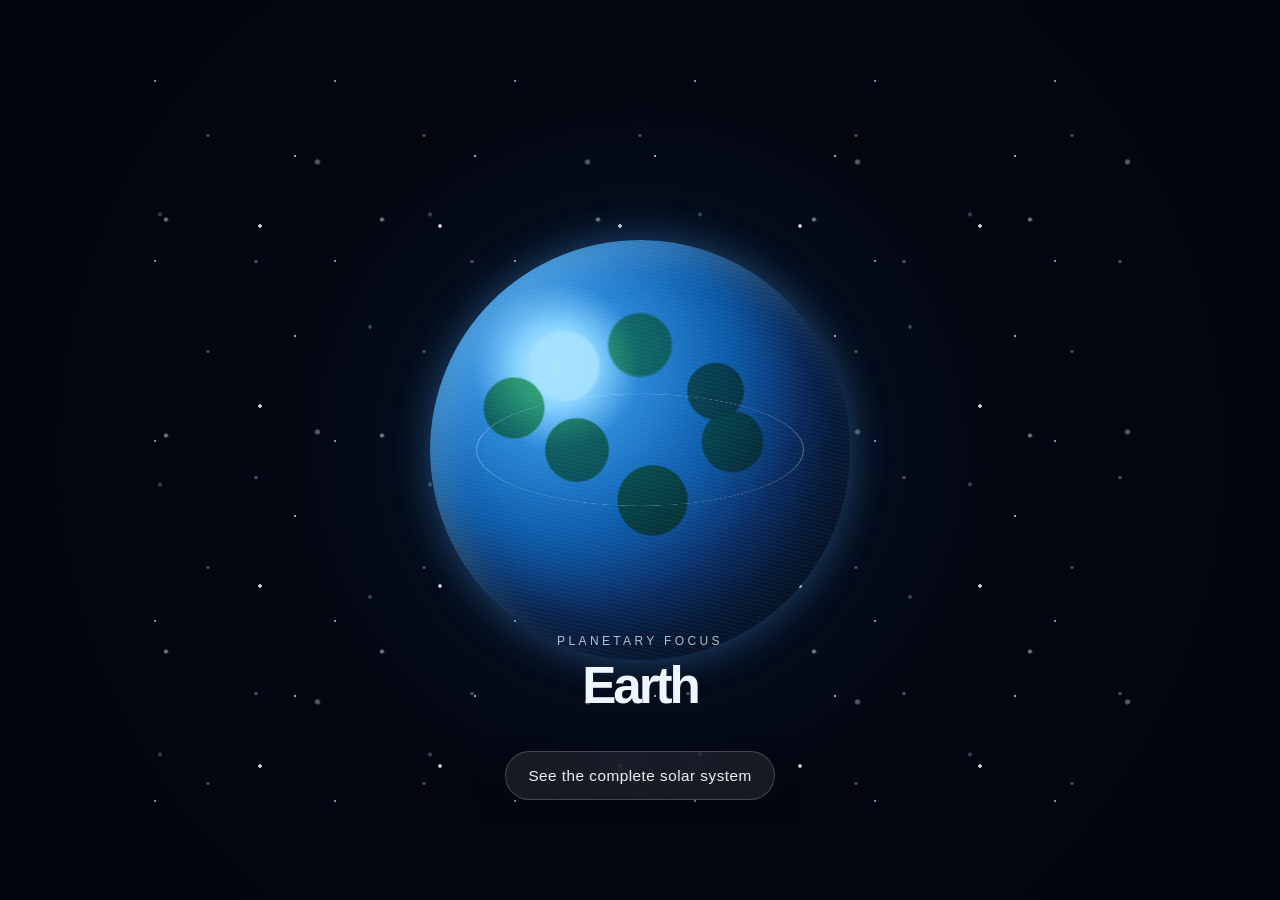
==== index.html @ 50fd0172 "Initial Earth landing page" ====
<!DOCTYPE html>
<html lang="en">
<head>
  <meta charset="UTF-8" />
  <meta name="viewport" content="width=device-width, initial-scale=1.0" />
  <title>Earth</title>
  <style>
    :root {
      --bg: #030712;
      --bg-2: #08182d;
      --glow: rgba(82, 161, 255, 0.45);
      --blue: #5ec4ff;
      --ocean: #0f6fdd;
      --ocean-2: #0a4ea6;
      --land: #7ad97a;
      --land-2: #3fb06f;
      --text: #eef6ff;
      --muted: rgba(238, 246, 255, 0.75);
    }

    * { box-sizing: border-box; }

    html, body {
      margin: 0;
      width: 100%;
      height: 100%;
      background: radial-gradient(circle at center, var(--bg-2) 0%, var(--bg) 45%, #01050b 100%);
      color: var(--text);
      font-family: Inter, "Segoe UI", sans-serif;
      overflow: hidden;
    }

    body {
      display: grid;
      place-items: center;
    }

    .scene {
      position: relative;
      width: min(92vw, 1000px);
      height: min(92vh, 760px);
      display: grid;
      place-items: center;
      overflow: hidden;
    }

    .stars, .stars::before, .stars::after {
      content: "";
      position: absolute;
      inset: -15%;
      background-repeat: repeat;
      background-image:
        radial-gradient(circle, rgba(255,255,255,0.9) 0 1.5px, transparent 2px),
        radial-gradient(circle, rgba(160,200,255,0.8) 0 1.2px, transparent 1.5px),
        radial-gradient(circle, rgba(255,255,255,0.7) 0 1px, transparent 1.3px);
      background-size: 180px 180px;
      background-position: 0 0, 75px 35px, 35px 110px;
      opacity: 0.9;
      animation: drift 22s linear infinite;
    }

    .stars::before {
      transform: scale(1.2);
      opacity: 0.55;
      animation-duration: 26s;
    }

    .stars::after {
      transform: scale(1.5);
      opacity: 0.4;
      animation-duration: 31s;
    }

    .earth-shell {
      position: relative;
      width: min(54vw, 420px);
      aspect-ratio: 1;
      display: grid;
      place-items: center;
      animation: float 6s ease-in-out infinite;
    }

    .earth-glow {
      position: absolute;
      width: 105%;
      height: 105%;
      border-radius: 50%;
      background: radial-gradient(circle, rgba(90, 201, 255, 0.7) 0%, rgba(90, 201, 255, 0.18) 35%, rgba(90, 201, 255, 0) 70%);
      filter: blur(26px);
    }

    .earth {
      position: relative;
      width: 100%;
      height: 100%;
      border-radius: 50%;
      background:
        radial-gradient(circle at 32% 30%, rgba(164, 225, 255, 0.9) 0 8%, transparent 9%),
        radial-gradient(circle at 30% 30%, #c8f4ff 0%, #83d0ff 10%, #2a88d8 20%, #0d5eae 40%, #0a2e67 60%, #06192f 100%);
      box-shadow:
        inset -30px -35px 55px rgba(0, 0, 0, 0.52),
        inset 18px 18px 32px rgba(180, 235, 255, 0.25),
        0 0 40px rgba(76, 161, 255, 0.35);
      overflow: hidden;
      animation: spin 18s linear infinite;
    }

    .earth::before,
    .earth::after {
      content: "";
      position: absolute;
      inset: 0;
      border-radius: 50%;
    }

    .earth::before {
      background:
        radial-gradient(circle at 20% 40%, rgba(48, 173, 92, 0.9) 0 7%, transparent 7.5%),
        radial-gradient(circle at 35% 50%, rgba(41, 157, 89, 0.9) 0 9%, transparent 9.5%),
        radial-gradient(circle at 53% 62%, rgba(46, 162, 82, 0.95) 0 10%, transparent 10.5%),
        radial-gradient(circle at 72% 48%, rgba(44, 169, 92, 0.9) 0 8%, transparent 8.5%),
        radial-gradient(circle at 68% 36%, rgba(30, 126, 68, 0.8) 0 7%, transparent 7.5%),
        radial-gradient(circle at 50% 25%, rgba(49, 179, 92, 0.85) 0 8%, transparent 8.8%);
      mix-blend-mode: multiply;
      opacity: 0.95;
    }

    .earth::after {
      background: repeating-linear-gradient(
        to bottom,
        rgba(255,255,255,0.08),
        rgba(255,255,255,0.08) 2px,
        transparent 2px,
        transparent 4px
      );
      transform: rotate(12deg);
      opacity: 0.35;
    }

    .orbit {
      position: absolute;
      border: 1px solid rgba(255,255,255,0.18);
      border-radius: 50%;
      inset: 11%;
      transform: rotateX(70deg);
    }

    .orbit:nth-of-type(2) {
      inset: 18%;
    }

    .title-block {
      position: absolute;
      left: 50%;
      bottom: 115px;
      transform: translateX(-50%);
      text-align: center;
      z-index: 2;
    }

    .eyebrow {
      margin: 0 0 8px;
      font-size: 12px;
      letter-spacing: 0.28em;
      text-transform: uppercase;
      color: var(--muted);
    }

    h1 {
      margin: 0;
      font-size: clamp(2.2rem, 4vw, 4.5rem);
      letter-spacing: -0.06em;
      font-weight: 700;
    }

    .link-card {
      position: absolute;
      left: 50%;
      bottom: 30px;
      transform: translateX(-50%);
      display: inline-flex;
      align-items: center;
      justify-content: center;
      padding: 0.9rem 1.4rem;
      border-radius: 999px;
      color: var(--text);
      text-decoration: none;
      background: rgba(255,255,255,0.08);
      border: 1px solid rgba(255,255,255,0.2);
      backdrop-filter: blur(10px);
      box-shadow: 0 12px 35px rgba(0,0,0,0.28);
      transition: transform 0.2s ease, background 0.2s ease, border-color 0.2s ease;
      font-size: 0.96rem;
      letter-spacing: 0.03em;
      z-index: 2;
    }

    .link-card:hover {
      transform: translateX(-50%) translateY(-2px);
      background: rgba(255,255,255,0.12);
      border-color: rgba(125, 198, 255, 0.8);
    }

    @keyframes spin {
      0% { background-position: 0 0; }
      100% { background-position: 1000px 0; }
    }

    @keyframes float {
      0%, 100% { transform: translateY(0px); }
      50% { transform: translateY(-12px); }
    }

    @keyframes drift {
      from { transform: translate3d(0, 0, 0) scale(1); }
      50% { transform: translate3d(-12px, 18px, 0) scale(1.18); }
      to { transform: translate3d(0, 0, 0) scale(1); }
    }

    @media (max-width: 640px) {
      .scene {
        width: 100vw;
        height: 100vh;
      }

      .earth-shell {
        width: min(72vw, 300px);
      }

      .title-block {
        bottom: 100px;
      }

      .link-card {
        width: min(80vw, 320px);
      }
    }
  </style>
</head>
<body>
  <main class="scene" aria-label="Earth feature scene">
    <div class="stars" aria-hidden="true"></div>

    <div class="earth-shell" aria-label="Spinning Earth">
      <div class="earth-glow" aria-hidden="true"></div>
      <div class="earth" aria-hidden="true"></div>
      <div class="orbit" aria-hidden="true"></div>
      <div class="orbit" aria-hidden="true"></div>
    </div>

    <div class="title-block">
      <p class="eyebrow">Planetary focus</p>
      <h1>Earth</h1>
    </div>

    <a class="link-card" href="./2.html">
      See the complete solar system
    </a>
  </main>
</body>
</html>
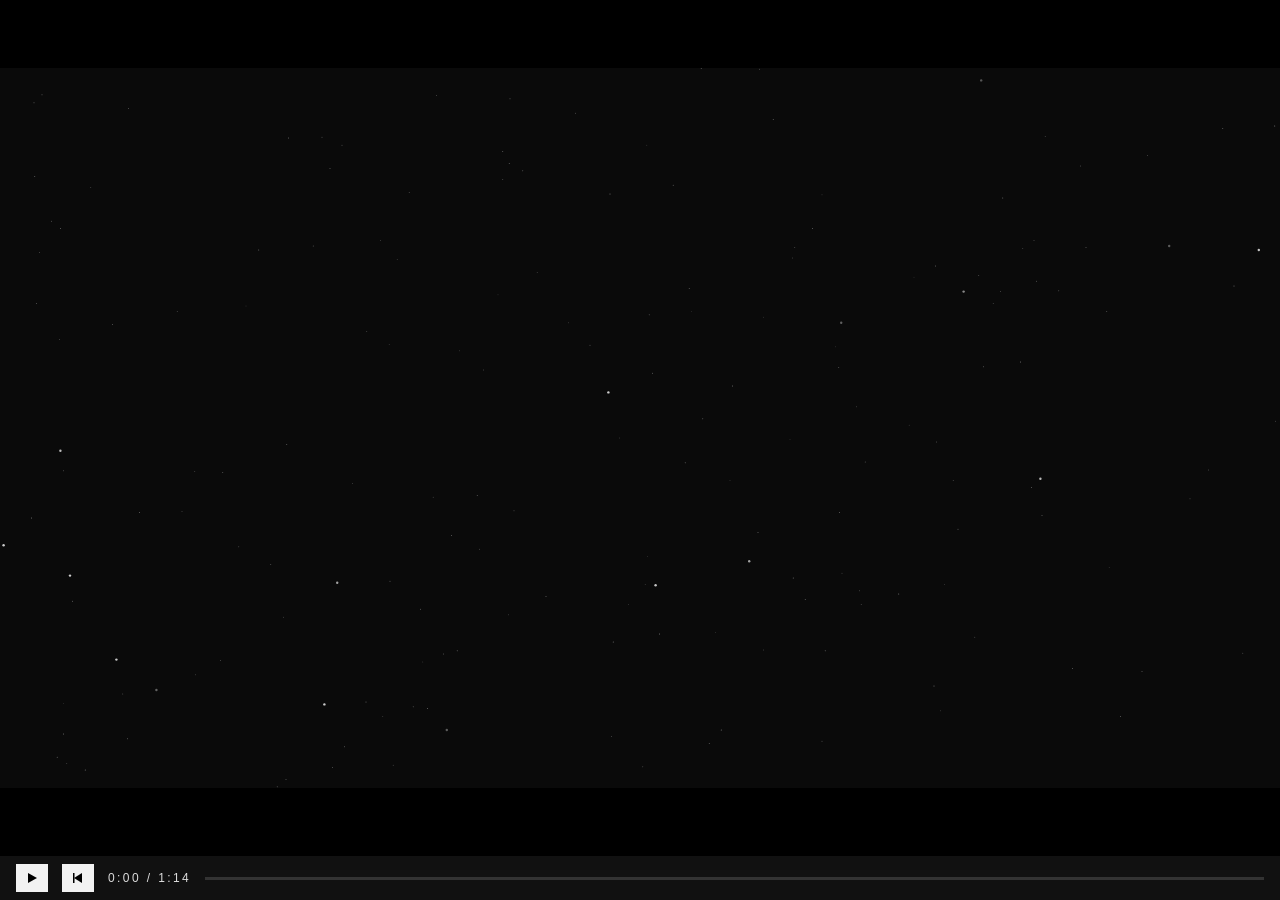
==== commit 50bfab3e: "Implement code changes to enhance functionality and improve performance" ====
--- a/index.html
+++ b/index.html
@@ -1,261 +1,247 @@
 <!DOCTYPE html>
-<html lang="en">
+<html>
 <head>
-  <meta charset="UTF-8" />
-  <meta name="viewport" content="width=device-width, initial-scale=1.0" />
-  <title>Earth</title>
-  <style>
-    :root {
-      --bg: #030712;
-      --bg-2: #08182d;
-      --glow: rgba(82, 161, 255, 0.45);
-      --blue: #5ec4ff;
-      --ocean: #0f6fdd;
-      --ocean-2: #0a4ea6;
-      --land: #7ad97a;
-      --land-2: #3fb06f;
-      --text: #eef6ff;
-      --muted: rgba(238, 246, 255, 0.75);
-    }
-
-    * { box-sizing: border-box; }
-
-    html, body {
-      margin: 0;
-      width: 100%;
-      height: 100%;
-      background: radial-gradient(circle at center, var(--bg-2) 0%, var(--bg) 45%, #01050b 100%);
-      color: var(--text);
-      font-family: Inter, "Segoe UI", sans-serif;
-      overflow: hidden;
+    <meta charset="utf-8">
+    <title>Cosmic Scale</title>
+    <style>
+    * {
+        margin: 0;
+        padding: 0;
+        box-sizing: border-box;
     }
 
     body {
-      display: grid;
-      place-items: center;
-    }
-
-    .scene {
-      position: relative;
-      width: min(92vw, 1000px);
-      height: min(92vh, 760px);
-      display: grid;
-      place-items: center;
-      overflow: hidden;
-    }
-
-    .stars, .stars::before, .stars::after {
-      content: "";
-      position: absolute;
-      inset: -15%;
-      background-repeat: repeat;
-      background-image:
-        radial-gradient(circle, rgba(255,255,255,0.9) 0 1.5px, transparent 2px),
-        radial-gradient(circle, rgba(160,200,255,0.8) 0 1.2px, transparent 1.5px),
-        radial-gradient(circle, rgba(255,255,255,0.7) 0 1px, transparent 1.3px);
-      background-size: 180px 180px;
-      background-position: 0 0, 75px 35px, 35px 110px;
-      opacity: 0.9;
-      animation: drift 22s linear infinite;
-    }
-
-    .stars::before {
-      transform: scale(1.2);
-      opacity: 0.55;
-      animation-duration: 26s;
-    }
-
-    .stars::after {
-      transform: scale(1.5);
-      opacity: 0.4;
-      animation-duration: 31s;
-    }
-
-    .earth-shell {
-      position: relative;
-      width: min(54vw, 420px);
-      aspect-ratio: 1;
-      display: grid;
-      place-items: center;
-      animation: float 6s ease-in-out infinite;
-    }
-
-    .earth-glow {
-      position: absolute;
-      width: 105%;
-      height: 105%;
-      border-radius: 50%;
-      background: radial-gradient(circle, rgba(90, 201, 255, 0.7) 0%, rgba(90, 201, 255, 0.18) 35%, rgba(90, 201, 255, 0) 70%);
-      filter: blur(26px);
-    }
-
-    .earth {
-      position: relative;
-      width: 100%;
-      height: 100%;
-      border-radius: 50%;
-      background:
-        radial-gradient(circle at 32% 30%, rgba(164, 225, 255, 0.9) 0 8%, transparent 9%),
-        radial-gradient(circle at 30% 30%, #c8f4ff 0%, #83d0ff 10%, #2a88d8 20%, #0d5eae 40%, #0a2e67 60%, #06192f 100%);
-      box-shadow:
-        inset -30px -35px 55px rgba(0, 0, 0, 0.52),
-        inset 18px 18px 32px rgba(180, 235, 255, 0.25),
-        0 0 40px rgba(76, 161, 255, 0.35);
-      overflow: hidden;
-      animation: spin 18s linear infinite;
-    }
-
-    .earth::before,
-    .earth::after {
-      content: "";
-      position: absolute;
-      inset: 0;
-      border-radius: 50%;
-    }
-
-    .earth::before {
-      background:
-        radial-gradient(circle at 20% 40%, rgba(48, 173, 92, 0.9) 0 7%, transparent 7.5%),
-        radial-gradient(circle at 35% 50%, rgba(41, 157, 89, 0.9) 0 9%, transparent 9.5%),
-        radial-gradient(circle at 53% 62%, rgba(46, 162, 82, 0.95) 0 10%, transparent 10.5%),
-        radial-gradient(circle at 72% 48%, rgba(44, 169, 92, 0.9) 0 8%, transparent 8.5%),
-        radial-gradient(circle at 68% 36%, rgba(30, 126, 68, 0.8) 0 7%, transparent 7.5%),
-        radial-gradient(circle at 50% 25%, rgba(49, 179, 92, 0.85) 0 8%, transparent 8.8%);
-      mix-blend-mode: multiply;
-      opacity: 0.95;
-    }
-
-    .earth::after {
-      background: repeating-linear-gradient(
-        to bottom,
-        rgba(255,255,255,0.08),
-        rgba(255,255,255,0.08) 2px,
-        transparent 2px,
-        transparent 4px
-      );
-      transform: rotate(12deg);
-      opacity: 0.35;
-    }
-
-    .orbit {
-      position: absolute;
-      border: 1px solid rgba(255,255,255,0.18);
-      border-radius: 50%;
-      inset: 11%;
-      transform: rotateX(70deg);
-    }
-
-    .orbit:nth-of-type(2) {
-      inset: 18%;
-    }
-
-    .title-block {
-      position: absolute;
-      left: 50%;
-      bottom: 115px;
-      transform: translateX(-50%);
-      text-align: center;
-      z-index: 2;
-    }
-
-    .eyebrow {
-      margin: 0 0 8px;
-      font-size: 12px;
-      letter-spacing: 0.28em;
-      text-transform: uppercase;
-      color: var(--muted);
-    }
-
-    h1 {
-      margin: 0;
-      font-size: clamp(2.2rem, 4vw, 4.5rem);
-      letter-spacing: -0.06em;
-      font-weight: 700;
-    }
-
-    .link-card {
-      position: absolute;
-      left: 50%;
-      bottom: 30px;
-      transform: translateX(-50%);
-      display: inline-flex;
-      align-items: center;
-      justify-content: center;
-      padding: 0.9rem 1.4rem;
-      border-radius: 999px;
-      color: var(--text);
-      text-decoration: none;
-      background: rgba(255,255,255,0.08);
-      border: 1px solid rgba(255,255,255,0.2);
-      backdrop-filter: blur(10px);
-      box-shadow: 0 12px 35px rgba(0,0,0,0.28);
-      transition: transform 0.2s ease, background 0.2s ease, border-color 0.2s ease;
-      font-size: 0.96rem;
-      letter-spacing: 0.03em;
-      z-index: 2;
-    }
-
-    .link-card:hover {
-      transform: translateX(-50%) translateY(-2px);
-      background: rgba(255,255,255,0.12);
-      border-color: rgba(125, 198, 255, 0.8);
-    }
-
-    @keyframes spin {
-      0% { background-position: 0 0; }
-      100% { background-position: 1000px 0; }
-    }
-
-    @keyframes float {
-      0%, 100% { transform: translateY(0px); }
-      50% { transform: translateY(-12px); }
-    }
-
-    @keyframes drift {
-      from { transform: translate3d(0, 0, 0) scale(1); }
-      50% { transform: translate3d(-12px, 18px, 0) scale(1.18); }
-      to { transform: translate3d(0, 0, 0) scale(1); }
-    }
-
-    @media (max-width: 640px) {
-      .scene {
-        width: 100vw;
-        height: 100vh;
-      }
-
-      .earth-shell {
-        width: min(72vw, 300px);
-      }
-
-      .title-block {
-        bottom: 100px;
-      }
-
-      .link-card {
-        width: min(80vw, 320px);
-      }
-    }
-  </style>
+        background: #000000;
+        display: flex;
+        align-items: center;
+        justify-content: center;
+        min-height: 100vh;
+        font-family: -apple-system, BlinkMacSystemFont, sans-serif;
+    }
+
+    #__bundler_loading {
+        position: fixed;
+        bottom: 20px;
+        right: 20px;
+        font: 13px/1.4 -apple-system, BlinkMacSystemFont, sans-serif;
+        color: #666;
+        background: #fff;
+        padding: 8px 14px;
+        border-radius: 8px;
+        box-shadow: 0 1px 4px rgba(0, 0, 0, 0.12);
+        z-index: 10000;
+    }
+
+    #__bundler_thumbnail {
+        position: fixed;
+        inset: 0;
+        width: 100%;
+        height: 100%;
+        display: flex;
+        align-items: center;
+        justify-content: center;
+        background: #000000;
+        z-index: 9999;
+    }
+
+    #__bundler_thumbnail svg {
+        width: 100%;
+        height: 100%;
+        object-fit: contain;
+    }
+
+    #__bundler_placeholder {
+        color: #999;
+        font-size: 14px;
+    }
+    </style>
+    <noscript>
+        <style>
+        #__bundler_loading {
+            display: none;
+        }
+        </style>
+        <div style="position:fixed;bottom:12px;left:12px;font:13px/1.4 -apple-system,BlinkMacSystemFont,sans-serif;color:#999;background:rgba(255,255,255,0.9);padding:6px 12px;border-radius:6px;box-shadow:0 1px 4px rgba(0,0,0,0.08);z-index:10000;">
+              This page requires JavaScript to display.
+            </div>
+    </noscript>
 </head>
 <body>
-  <main class="scene" aria-label="Earth feature scene">
-    <div class="stars" aria-hidden="true"></div>
-
-    <div class="earth-shell" aria-label="Spinning Earth">
-      <div class="earth-glow" aria-hidden="true"></div>
-      <div class="earth" aria-hidden="true"></div>
-      <div class="orbit" aria-hidden="true"></div>
-      <div class="orbit" aria-hidden="true"></div>
+    <div id="__bundler_thumbnail">
+        <svg viewBox="0 0 1200 800" xmlns="http://www.w3.org/2000/svg">
+            <circle cx="600" cy="400" r="220" fill="#f2f2f2"></circle>
+            <circle cx="900" cy="400" r="12" fill="#f2f2f2"></circle>
+            <circle cx="300" cy="200" r="2" fill="#f2f2f2"></circle>
+            <circle cx="200" cy="600" r="2" fill="#f2f2f2"></circle>
+            <circle cx="1000" cy="150" r="2" fill="#f2f2f2"></circle>
+        </svg>
     </div>
-
-    <div class="title-block">
-      <p class="eyebrow">Planetary focus</p>
-      <h1>Earth</h1>
-    </div>
-
-    <a class="link-card" href="./2.html">
-      See the complete solar system
-    </a>
-  </main>
+    <div id="__bundler_loading">Unpacking...</div>
+
+    <script>
+
+    document.addEventListener('DOMContentLoaded', async function() {
+        const loading = document.getElementById('__bundler_loading');
+        function setStatus(msg) {
+            if (loading)
+                loading.textContent = msg;
+        }
+
+        // Error sink persists across replaceWith since it's on window, not the DOM.
+        window.addEventListener('error', function(e) {
+            var p = document.body || document.documentElement;
+            var d = document.getElementById('__bundler_err') || p.appendChild(document.createElement('div'));
+            d.id = '__bundler_err';
+            d.style.cssText = 'position:fixed;bottom:12px;left:12px;right:12px;font:12px/1.4 ui-monospace,monospace;background:#2a1215;color:#ff8a80;padding:10px 14px;border-radius:8px;border:1px solid #5c2b2e;z-index:99999;white-space:pre-wrap;max-height:40vh;overflow:auto';
+            d.textContent = (d.textContent ? d.textContent + String.fromCharCode(10) : '') +
+            '[bundle] ' + (e.message || e.type) +
+            (e.filename ? ' (' + e.filename.slice(0, 60) + ':' + e.lineno + ')' : '');
+        }, true);
+
+        try {
+            const manifestEl = document.querySelector('script[type="__bundler/manifest"]');
+            const templateEl = document.querySelector('script[type="__bundler/template"]');
+            if (!manifestEl || !templateEl) {
+                setStatus('Error: missing bundle data');
+                console.error('[bundler] Missing script tags — manifestEl:', !!manifestEl, 'templateEl:', !!templateEl);
+                return;
+            }
+
+            const manifest = JSON.parse(manifestEl.textContent);
+            let template = JSON.parse(templateEl.textContent);
+
+            const uuids = Object.keys(manifest);
+            setStatus('Unpacking ' + uuids.length + ' assets...');
+
+            const blobUrls = {};
+            await Promise.all(uuids.map(async (uuid) => {
+                const entry = manifest[uuid];
+                try {
+                    const binaryStr = atob(entry.data);
+                    const bytes = new Uint8Array(binaryStr.length);
+                    for (let i = 0; i < binaryStr.length; i++)
+                        bytes[i] = binaryStr.charCodeAt(i);
+
+                    let finalBytes = bytes;
+                    if (entry.compressed) {
+                        if (typeof DecompressionStream !== 'undefined') {
+                            const ds = new DecompressionStream('gzip');
+                            const writer = ds.writable.getWriter();
+                            const reader = ds.readable.getReader();
+                            writer.write(bytes);
+                            writer.close();
+                            const chunks = [];
+                            let totalLen = 0;
+                            while (true) {
+                                const {done, value} = await reader.read();
+                                if (done)
+                                    break;
+                                chunks.push(value);
+                                totalLen += value.length;
+                            }
+                            finalBytes = new Uint8Array(totalLen);
+                            let offset = 0;
+                            for (const chunk of chunks) {
+                                finalBytes.set(chunk, offset);
+                                offset += chunk.length;
+                            }
+                        } else {
+                            console.warn('DecompressionStream not available, asset ' + uuid + ' may not render');
+                        }
+                    }
+
+                    blobUrls[uuid] = URL.createObjectURL(new Blob([finalBytes], {
+                        type: entry.mime
+                    }));
+                } catch (err) {
+                    console.error('Failed to decode asset ' + uuid + ':', err);
+                    blobUrls[uuid] = URL.createObjectURL(new Blob([], {
+                        type: entry.mime
+                    }));
+                }
+            }));
+
+            const extResEl = document.querySelector('script[type="__bundler/ext_resources"]');
+            const extResources = extResEl ? JSON.parse(extResEl.textContent) : [];
+            const resourceMap = {};
+            for (const entry of extResources) {
+                if (blobUrls[entry.uuid])
+                    resourceMap[entry.id] = blobUrls[entry.uuid];
+            }
+
+            setStatus('Rendering...');
+            for (const uuid of uuids)
+                template = template.split(uuid).join(blobUrls[uuid]);
+
+            // Strip integrity + crossorigin — blob URLs from a file:// document inherit
+            // a null origin, so crossorigin forces a CORS fetch that SRI then rejects.
+            // The manifest bytes are ours; SRI protects against CDN compromise, not this.
+            template = template.replace(/\s+integrity="[^"]*"/gi, '').replace(/\s+crossorigin="[^"]*"/gi, '');
+
+            const resourceScript = '<script>window.__resources = ' +
+            JSON.stringify(resourceMap).split('</' + 'script>').join('<\\/' + 'script>') +
+            ';</' + 'script>';
+            // Inject after <head> so the DOCTYPE stays first; prepending the script
+            // would push the parser into quirks mode. DOMParser always emits a <head>
+            // (synthesizing one if the source HTML omitted it) but may carry
+            // attributes through, so match the full opening tag. slice() rather than
+            // replace() keeps us clear of $-pattern substitution in resourceScript.
+            const headOpen = template.match(/<head[^>]*>/i);
+            if (headOpen) {
+                const i = headOpen.index + headOpen[0].length;
+                template = template.slice(0, i) + resourceScript + template.slice(i);
+            }
+
+            // Parse the template and swap the root element. Scripts inserted via
+            // DOMParser/replaceWith are inert per spec — re-create each with
+            // createElement so they execute, awaiting onload for src scripts to
+            // preserve ordering (React before ReactDOM before Babel before text/babel).
+            const doc = new DOMParser().parseFromString(template, 'text/html');
+            document.documentElement.replaceWith(doc.documentElement);
+            const dead = Array.from(document.scripts);
+            for (const old of dead) {
+                const s = document.createElement('script');
+                for (const a of old.attributes)
+                    s.setAttribute(a.name, a.value);
+                s.textContent = old.textContent;
+                // text/babel scripts with a src: fetch and inline. transformScriptTags
+                // does XHR against the src, but blob:null/ from a file:// origin is
+                // silently dropped. Inlining makes it a plain inline babel script,
+                // which transformScriptTags handles unconditionally.
+                if ((s.type === 'text/babel' || s.type === 'text/jsx') && s.src) {
+                    const r = await fetch(s.src);
+                    s.textContent = await r.text();
+                    s.removeAttribute('src');
+                }
+                const p = s.src ? new Promise(function(r) {
+                    s.onload = s.onerror = r;
+                }) : null;
+                old.replaceWith(s);
+                if (p)
+                    await p;
+            }
+            // Babel standalone auto-transforms type=text/babel on DOMContentLoaded,
+            // which fired before we swapped the document. Trigger manually if present.
+            if (window.Babel && typeof window.Babel.transformScriptTags === 'function') {
+                window.Babel.transformScriptTags();
+            }
+        } catch (err) {
+            setStatus('Error unpacking: ' + err.message);
+            console.error('Bundle unpack error:', err);
+        }
+    });
+    </script>
+
+    <script type="__bundler/manifest">
+    {"bc1dc526-2313-419a-83d8-53d642968453":{"mime":"text/javascript","compressed":true,"data":"H4sIAAAAAAAAE71ba3fbNpP+vr8i5tvqACRIkXKcC+URT25t/bap0yRt2iravrQEWUwkQAVHthWJ/33PgFfZbrv7ZY/PsQAQBAaDmQdzAY/mGzXFTCuGQvKdoy8+ySk6ALhdSz1/IG/W2mDe6zkbNZPzTMmZc1Q/XOnZZikTyapePHbq4doRyrd6vfI3SFezpCyysVO950yE5LFkDOG+aS6X+iJdvl9kedIWY9zvc7mc82Ct1ytNc8Ku4AXDRZYL1i6L75xNLh/kaLIpOsP6wQNZrvgqNQ/ozeFcG0YV8yBTD5CfW0YEa6NREx3BIs3Pr9Ubo9fS4DaYpsslQ2F4ryeDTM3kzfmcGX4a9npMjc0EcGwmfJjNmdosl0eAvd49zKlmuZTYGfvddnWhl3lJm4bQkmbg7/[base64]/pS7S95fFzwu19IOJl2kLtLX3EUv4j6xuCT1did00WXal5zzYbmKJXQVX6iStwaUFTYqK4iG6jQaDJXnceMDMsP7kpmWOwWjvTjpoxVzdCGSxyLLf0x/ZEvOy167HLP5XMk8j6MwFLN0tc7UZRyFot3/YlixVrasXBLz0uGdQWQzxMDdlLzO/zTIUlfy7pBF0chaXip6RTV2Xop86UpeyXEKY6cewBFOKY/ORGQwdpr5HeFU8zvCIcF0Jq1QTw8mkkGuV5IxCaMrnc0ehEcAOJYTzlvSNgRPV6nZzY1exQpCgTo2EAkjc3y3lnIWb2Bgay/lEtN4XQCKORB2jR16yREOakc4zQtV2XZ3JvV2z2A300rGR5G4SpcbGatiuJTYYeyiYeyq1LjLVgu3LWcvRJa/lbleXsnZN0avXtYPXhfQxVySIFlDVprn2aViu2bAUPylWNi5o7+a5SgqRCluR8TtjPd69Jty3minJiy8PfXf1XYFIZTioktfSUbBhQzuJwWOwhoJZcHmXFzBUpzDshWHG1YThbBN/C2hUhwKCcZXQsOqzwYdWVy4l5yLFDot/[base64]/8auG/VXJGXEchn/Bw4bUBZtyr6F9qnNq4H1VFLUg3TAudkreYIzN1BKuWCnxr/ksICUGHMHFIfmRPHbPGXKhoZEIxU9hI3LoiIjkp7AeVqPoXi+vJ54FFhWgfJQYgtlCzJfZ+n1qLiXGjMNotwV/K8ZKmAmMjVATccN4URSbQEk5y88USrPWy1I7LBTCyCGzS122Bg/u93faZHMmIYxCsW4NimqBBqSPNXdJC0wSxUz5yPumEPO2v69cJBZ7KGY1Caq2S9Ib1m4ZqTxysaAp8eso+XGzupCGYYD6m+xGztgJ5zGKFfSZzxM2/jibuB+DhH65178Ul9Bn/xqH/tPUn092j4p9Wzku9v9iSdzUBwXfDcTDYs/M5cV+kS95mnxkzKfBPgYT7+tkLD7mE4/vBkW3lX/M3fFH8bE/SWyJmt2vk4+c9y8zsYX+f7P/z0m/6mcttl0QxpcbcneLqwP1NexQ5laWHWXZ2+kj1qnJZWz/f7PUKQo0qcrn2qzoBSzE1d9C+K4Qr7nYtS/NWCgiXvDh/+KtmZynmyUSvleidw7sBpyvHdGQTCvs9TCQapZ/yHDBbnivR+iCQb5eZsicBw6v7O1/WMx/vtph8dXupvhPwYdk09/8E5HnXOzKMRFG54EtMiwB/mDo86CpsigMXeTNkq47CvBc66VMFbtgivd624AWaYsqyDE1WK4Q+X4v7/[base64]/9vCoIVDpZEPWPIecHFm5ZN5vLCGo+zLpuMtSgvjZTWKF5aJnaZY+QsRmE7xFJcWNvyFkvM5QWx5GVnPTVPum3ynjb1t9yoJP1du4Z/NbTfNUYdRyj6Z+ifBsepTxSs1Hh0kjBJ+r25yNGwiJwz1daPqW7a+gnVdVt/LAacx4cjRAcjDKhuuiNGByM8pLr0QArlgRLGAyO0B5oLy2a7sDOFTIroEa943jQq22g3oGkztq3cDZ00zZqa+4OTE6sp7W6+aXlciPd0NL4poYKQ4V1bPKuL4puDTsmbBqripk9y1ja+a4riLVQgm2CMtyCmFDsarisxNGSnKl6A89VuWjjiMxVU0Ynt/GnDPncOnV6PIVg0/k+NkhLGk2Hp7obD2trACqYu+dBQBATqwIpAwMDI9TKdSnYpXpB7sN7kCxYEAWHbmn3Tuti6GWfV2sGWhHaMlfjcHUPbMV6XXOKcXBKyy8jtVZvVC73UhhAH9Wepspw0r+Pn/[base64]/iqmRKcr3tYhLE38lLiU+U9kqRYrM/UgefHf1tQjTcuvl0yYzaeXoOTlGrVL8XEd66gBeGav0gEBqFFHZt+XTqP8oQe+Ry6SP3FWxOg1OEhmr00H/OEGvbGaD/rGvuPsoxlbEvvxvT8uC77APx49CofoQhaHVQYr25RCKFEJyeKR9whsnwJKhXBZ5ksfKk+QIigwGrvLNUMPPLBNGoBf1j7nI6yr51FXRpyelp6ghhxRUbYUQunYOx8HJiatrgL3VnlcYe6u5MUpMLdDf3uPGoIukU66sd6v1OhsfJRSKYnWGe+TYiu9g/E68EWcT8QNpyHfBPFMzG1WSNcJyLj7Uxt6uxLIfSHsN/MAkKbFqYTcHU1UkHyoAOOv1mIYvZHkpeEMvlW05fCHby8CbGs/S2+GcgsIKHVwgPKhEkmLoKXcsS5wjANnrsXQsJ/At02M5ETn9wxYG0sB2hTnTZUnk1S9yoTq4n/KiEH/A7iYOBcVpvsRhIX65HzvEvzsmsGRk8XLxPRDQIocRofBsM5Xs37xVkp8OYni/0PmkYDSvtjJ+Tw0fbJ8Y0f5W2/1rswO1Uz6meSbCgKpPj/[base64]/fZ53fj22+dVY0XQqGyvasn37FdWafFM6KpAEcxYWWdTjcJExlj8pxASOypQS3G7AwrrM6FGqPGE8GK/Z7dZynLAcTjhicT4jsufJ+9ZzpMPMWL8zJh0G2S5/[base64]/gw/VuLdL0sAi8/aozX6ngpj+ijiPiuT61YJCkchbEe2aynPT2MH1GnkIujtPbAyj0dylPV6x0xSoaM9H4vyVTiFuWGOUg/[base64]/LTJ6EqEQPJfR8nkuMTZtJ03Achg2U5LcTdFiI9B4oi0u9zuBQcQ8pJmFxJem4oYOkpJTgoSom5l43Am/7egfGSuUD9Zn0Ix6HNHrKSSk7+c8Wa5BlIhU7u/[base64]/ef11nLQ1ZQamayoSm6dQDpa8Zt5O/TLGqijf3j3OdqZm+ThBGZSkw8s+NzCuHONPqGyKX0BNhlEt8n62k3mCpsMheIiPP6Blyux3vkM7y9whHkfiG/[base64]/mNlbTZ9rlBjxpx6kHzWPKnWLvcb9/hYxc2oayyh4TWJRz/PjXAmQnCModqWka/lVnor98oV7jW2xWUsnYV/ZI/4zkG3V7PS+P+lJb3mJgFQTeYfIM47vJVPTfYtDojngYchKBbhug1blQvMBgrs2rdLpgX1H42E7wngKz72zxDbLnlJgQr9AuwJIQilJ5v8H9vuxQiJ/L52+xPX6+VM4MhO156Eu/vqf27aFJxiqtl4VFi8ZF29mEmIWoPzEoFZ9JQYZsjnptH/zYPjiIsH2HdUySIpKlKaBFukG9XqbbmMRezEx2JU2cwrco5DJdk/[base64]/FkE19jwbZ8yNroNFPwjN9zSeMvYtVVfleLc04gegUG2TgUURhOxFiL80ntHR/R/SiKzJzbOG3F0Zfw7J+uW215oxx293nHiHzD+O7G80jMrEHnAMAyYWdw8/UAILxl+ZK2E7q2Km+SL8ik51cBO+kz9CX3FF1WvBZrccbtTcovWNa5cFaZMdrYeXq9l0FrJDGb4T6KxKrXW7GOnf+uEsCz/Z4hkL+XeYDi6FMbhHgZkAnXjepmnA9fA5ammbjq9dhruGKv7RxnCVpTLc5OISzKnbvc7y/Zay4+9XqMduimSWVc7/fsGjLOxc3pNDlkhzAdTuAIpKdiPAW/s/5e7w3ZYBcB4RnjYtHrLchUKlqToRKe+X4/Z1xcQMrecXFR3hUgruwaKNyVPWf7/YyVXWjMrvX9w6FTJRN0WSSP+5LHYQXNH0rX9UnoYt9y7M2Z+KPyeX+hCBb8QQFbVq6vAXENyjciB5+FviTXm4U+tlfidCesqk8hTJSXx8rPC/FvhF/oFP7e/jYxeC5+Kid1KyL60ZNQ/Fq23UlR3jj2fsjt5q3DxW/2lV+xukJyu8sXh4vfm8BcQy/[base64]/bevr9XJ7bj3vW/mRo7CWjDb51+tRYlAostUEBcsS46NH5jYYaiXeFzQqokmnCP/GtvLqZq3he2q4SKefzxRctuXzDcJFXaXK1lbs/eIzBefd2nkV6qFMF8WEIv+KQlUDF7kNEl1RWIrCQl5w0rxGL13RKNPMTM8UzNoyPVrVVaosbIXgGxSVbOT6Wcu3Kbat5dK0gV/axufl8rK2hZZ+piC1LZuLbPpcfsmkgbu4RJfES0YrG/KrfV9sEuZ0FttbPMeD8lCPIj48TIdE0dDzJKdUCFAWy82kwIOgdk7B4DpxkNdBx4jiF3mvp8f55BTk0PNybjzI5ND32/CzoeQmdeF9pm3YsazRLBmkkqXlZLWfMLLfNdyDwTXR9PmGPn0y9DzNG9hKZQVlZKSE9sZqjY5D6QPL6+ekvbpzzViKcv6YXsqSNL49sdBViJzuW0E4nOldCtJjyqe4psiJZant5qPIR2GiII0lpMX1IlvKFjtzPoqk/7jX87zsNGqvtqZEgxHGq7hetDHNsAwK2thggnEuWW5D2sJYrbGBBPiEtkiZ1fy9fpvOslTl8JNtzSj2MpW3IlvZnP1icfQXApdqut/LM4XYV6Hsr2TCtwFs6hDcEFLYRAzVCDe2ZK/8Vr7xG72R2EdfhAy+8Dj8i6wsIa8SA+41NXNQ03Txhy7SBGQlnilYYlMmnZvXVaqsqZIpaTBL26W2YcMmUEXxqVWmYiVW6U1sqliVvhOryuHxSf35zLvmVn0KJ81HNS+r2/UZRN2g1hSiw5jWpnZOlq3TsO76Fa23UX2Ls2i1btW5fdLemej18FTVZuYRgOn1cNRJt1zeeQsoymji1jDd79srzT7y0859ZkrOxp3RtjRaaZAs9vtFY+DAd/hPJinStdA7q6evfqw7NyxHXe/3a0rM1LY1ZUrqzl1rWu33qv6Oig6Nv+Bhx6S0F2q3t+kiTyV2ymCc0/lmIm2+mMi6G0rL4EU2Z7QZ/KKWqo5Mkb1NPC+q++8lTGq6MT1sNmljw0AbumbXAOMlRVAySO320NdJ1oVbinXVY26d6yWsBTn7Esjq85fiZ2S8jB5wYdMGGQlAut/7deU0tTd1alJRx2mH3oIXw23NBwshjrhnUQf6UGtKlzO3Bb3ZYbpMmMwrcStqPGvt20qaau9o0Ri4VotrZ0qCsWqdv9GZQvi1Uzl+Cb9RtQmvwjVVl5mSqYENlUsH5FWaZ+oS8rLlBublr72dBR/qCknRDSB1WmdrCd9Tgeahb1N+kfa4bu00CT/ZROLuJlbtBxaSewSO27jzdYdt2xZkUq2NvjQyz2FNCcgSot/rlyVowwds05IVyZqa8pXWuCBb/STkzSWxkBy0JkHXsdytYLQxoxy0TS9oX8WUXMwTKe1JkwvkcXNdRoEWElKRWv6XU9ooMEhJDSpd1zmqu9dBmjP24CKs7CN3cVjTW1vHd5IhplpT5wsLyjP6pjRQKLkpT5XNYjYpHYq+1Z/02FPVb4/8tCYnp5Z01JgAOJZ+NLE5bVI2P2o7akiLoly6hQTYUBHlOi9NZkeqmVPdxa4ZzUzZbK+3NSE7I4KnT5/yuOMakCFjrff89gvzpdaG6ar3VGZL1uZiFd27F3kf7SmP+qWcZqt0CUgbUuvoG2nKbbo/a9WvHMLi8JV3cqrVDH4g8bo26d9/F8Ls6fC18Qz9w0JUUFqmFRrnC4Xzxx8yf22/XHaq+5XxEak+58P/+h9ljQyTDz0AAA=="}}
+      </script>
+
+    <script type="__bundler/ext_resources">
+    []
+    </script>
+
+    <script type="__bundler/template">
+    "<!DOCTYPE html>\n<html lang=\"en\"><head>\n<meta charset=\"utf-8\">\n<title>Cosmic Scale<\u002Ftitle>\n\n<style>\n  html,body{margin:0;background:#000;color:#f2f2f2;font-family:Helvetica,\"Helvetica Neue\",Arial,sans-serif;overflow:hidden}\n  #stage{position:fixed;inset:0;background:#000}\n  #videoHolder{position:absolute;left:0;right:0;top:0;bottom:44px;display:flex;align-items:center;justify-content:center}\n  #wrap{width:1600px;height:900px;transform-origin:center center;flex-shrink:0}\n  #video{width:1600px;height:900px;position:relative;background:#0a0a0a;overflow:hidden}\n  #bar{position:absolute;left:0;right:0;bottom:0;height:44px;background:#111;display:flex;align-items:center;gap:14px;padding:0 16px;box-sizing:border-box;color:#ddd;font:12px Helvetica,Arial,sans-serif}\n  #pp{background:#f2f2f2;color:#000;border:0;width:32px;height:28px;cursor:pointer;display:flex;align-items:center;justify-content:center;padding:0}\n  #pp svg{width:12px;height:12px;fill:#000}\n  #scrubWrap{flex:1;position:relative;height:28px;display:flex;align-items:center;cursor:pointer}\n  #track{position:absolute;left:0;right:0;height:3px;background:#333}\n  #prog{position:absolute;left:0;height:3px;background:#f2f2f2;width:0%}\n  #hoverMark{position:absolute;top:-2px;width:2px;height:7px;background:#888;opacity:0;pointer-events:none}\n  #tip{position:absolute;bottom:36px;transform:translateX(-50%);background:#f2f2f2;color:#000;font:700 11px \"Helvetica Neue\",Helvetica;letter-spacing:.15em;padding:4px 8px;opacity:0;pointer-events:none;white-space:nowrap}\n  .star{position:absolute;background:#fff;border-radius:50%}\n  .circle{position:absolute;border-radius:50%;background:#f2f2f2;left:50%;top:50%;transform:translate(-50%,-50%)}\n  .ring{position:absolute;border:2px solid #f2f2f2;border-radius:50%;left:50%;top:50%;transform:translate(-50%,-50%)}\n  .label{position:absolute;color:#f2f2f2;letter-spacing:-.01em;line-height:1.02}\n  .mono{font-family:\"Helvetica Neue\",Helvetica,Arial,sans-serif;letter-spacing:.2em}\n  .diff{mix-blend-mode:difference;color:#fff}\n<\u002Fstyle>\n<\u002Fhead>\n<body>\n<div id=\"stage\">\n  <div id=\"videoHolder\"><div id=\"wrap\">\n    <div id=\"video\" data-screen-label=\"00:00\"><div id=\"scene\"><\u002Fdiv><\u002Fdiv>\n  <\u002Fdiv><\u002Fdiv>\n  <div id=\"bar\">\n    <button id=\"pp\" aria-label=\"Play\"><svg id=\"ppIcon\" viewBox=\"0 0 12 12\"><polygon points=\"2,1 11,6 2,11\"><\u002Fpolygon><\u002Fsvg><\u002Fbutton>\n    <button id=\"rw\" aria-label=\"Restart\" style=\"background:#f2f2f2;color:#000;border:0;width:32px;height:28px;cursor:pointer;display:flex;align-items:center;justify-content:center;padding:0\"><svg viewBox=\"0 0 12 12\" style=\"width:12px;height:12px;fill:#000\"><polygon points=\"10,1 2,6 10,11\"><\u002Fpolygon><rect x=\"1\" y=\"1\" width=\"1.5\" height=\"10\"><\u002Frect><\u002Fsvg><\u002Fbutton>\n    <span id=\"t\" class=\"mono\">0:00 / 0:00<\u002Fspan>\n    <div id=\"scrubWrap\">\n      <div id=\"track\"><\u002Fdiv>\n      <div id=\"prog\"><\u002Fdiv>\n      <div id=\"hoverMark\"><\u002Fdiv>\n      <div id=\"tip\"><\u002Fdiv>\n    <\u002Fdiv>\n  <\u002Fdiv>\n<\u002Fdiv>\n\n<script src=\"script.js\"><\u002Fscript>\\n<script src=\"bc1dc526-2313-419a-83d8-53d642968453\"><\u002Fscript>\n<script>\nconst scene=document.getElementById('scene');\nconst video=document.getElementById('video');\nconst clamp=(v,a,b)=>Math.max(a,Math.min(b,v));\nconst easeOut=t=>1-Math.pow(1-t,3);\nconst easeInOut=t=>t<.5?2*t*t:1-Math.pow(-2*t+2,2)/2;\n// breathing helper — subtle continuous motion\nconst breathe=(absT,amp=1,speed=1)=>Math.sin(absT*speed)*amp;\n\nfunction addStars(){\n  for(let i=0;i<180;i++){\n    const s=document.createElement('div');s.className='star';\n    const big=Math.random()<.08;\n    s.style.left=Math.random()*1600+'px';\n    s.style.top=Math.random()*900+'px';\n    s.style.width=s.style.height=(big?3:1)+'px';\n    s.style.opacity=(Math.random()*.6+.2);\n    s.dataset.tw=Math.random()*6;\n    scene.appendChild(s);\n  }\n}\nfunction twinkle(absT){\n  scene.querySelectorAll('.star').forEach(s=>{\n    const ph=parseFloat(s.dataset.tw);\n    s.style.opacity=.3+Math.abs(Math.sin(absT*1.5+ph))*.5;\n  });\n}\n\nconst el=(tag,cls,style,text)=>{\n  const e=document.createElement(tag);\n  if(cls)e.className=cls;\n  if(style)Object.assign(e.style,style);\n  if(text!=null)e.textContent=text;\n  scene.appendChild(e);return e;\n};\n\n// Animated title helper — words rise in, then subtly drift\nfunction bigTitle(text,{top='50%',size=140,delay=0,diff=false}={}){\n  const wrap=el('div',(diff?'label diff':'label'),{\n    left:'50%',top,transform:'translate(-50%,-50%)',\n    fontSize:size+'px',fontWeight:'900',letterSpacing:'-.035em',\n    whiteSpace:'nowrap',display:'flex'\n  });\n  const chars=[];\n  text.split('').forEach(ch=>{\n    const s=document.createElement('span');\n    s.textContent=ch===' '?'\\u00A0':ch;\n    s.style.cssText='display:inline-block;will-change:transform,opacity,filter;transform-origin:50% 100%';\n    wrap.appendChild(s);\n    chars.push({el:s,seed:Math.random()});\n  });\n  return (t,absT)=>{\n    chars.forEach((c,i)=>{\n      const k=clamp((t-delay-i*.012)*6,0,1);\n      const e=easeOut(k);\n      const drift=Math.sin(absT*1.1+i*.35)*2.5;\n      const rot=Math.sin(absT*.9+c.seed*6)*.6;\n      const ty=(1-e)*90 + drift*0.25;\n      const scl=0.75+0.25*e;\n      const blur=(1-e)*3;\n      c.el.style.transform=`translateY(${ty}%) scale(${scl}) rotate(${rot}deg)`;\n      c.el.style.opacity=e;\n      c.el.style.filter=blur>0.1?`blur(${blur}px)`:'none';\n    });\n    const dx=breathe(absT,3,.4), dy=breathe(absT+2,2,.5);\n    wrap.style.transform=`translate(calc(-50% + ${dx}px), calc(-50% + ${dy}px))`;\n  };\n}\n\nfunction subLine(text,{top='62%',size=22,delay=.3,diff=false}={}){\n  const e=el('div',(diff?'label diff':'label'),{\n    left:'50%',top,transform:'translate(-50%,-50%)',\n    fontSize:size+'px',fontWeight:'500',letterSpacing:'.01em',\n    opacity:'0',whiteSpace:'nowrap',maxWidth:'1500px'\n  },text);\n  return (t,absT)=>{\n    const k=clamp((t-delay)*2.5,0,1);\n    const drift=breathe(absT+1,2,.6);\n    e.style.opacity=easeOut(k);\n    e.style.transform=`translate(calc(-50% + ${drift}px), calc(-50% + ${(1-easeOut(k))*16}px))`;\n  };\n}\n\nconst scenes=[];\n\n// ============ SCENE 1: Opening title ============\nscenes.push({t0:0,t1:4.5,build(){\n  addStars();\n  const t1=bigTitle('Cosmic Scale',{top:'44%',size:200});\n  const t2=subLine('A field guide to the very, very large',{top:'60%',size:34,delay:.4});\n  const dot=el('div','circle',{width:'10px',height:'10px',top:'72%',opacity:'0'});\n  return (t,absT)=>{\n    twinkle(absT);\n    t1(t,absT);t2(t,absT);\n    dot.style.opacity=clamp((t-.5)*3,0,1);\n    dot.style.transform=`translate(-50%,-50%) scale(${1+breathe(absT,.3,2)})`;\n  };\n}});\n\n// ============ SCENE 2: Earth intro ============\nscenes.push({t0:4.5,t1:9,build(){\n  addStars();\n  const earth=el('div','circle',{width:'0px',height:'0px'});\n  const chap=el('div','label mono',{left:'50%',top:'10%',transform:'translate(-50%,0)',fontSize:'28px',fontWeight:'700',opacity:'0'},'CHAPTER ONE');\n  const cap=bigTitle('Earth',{top:'80%',size:110,delay:.25});\n  const sub=subLine('12,742 kilometers across',{top:'91%',size:28,delay:.5});\n  return (t,absT)=>{\n    twinkle(absT);\n    const d=easeOut(clamp(t*1.2,0,1))*300 + breathe(absT,2,.7);\n    earth.style.width=earth.style.height=d+'px';\n    chap.style.opacity=clamp(t*3,0,1);\n    cap(t,absT);sub(t,absT);\n  };\n}});\n\n// ============ SCENE 3: Earth → Moon ============\nscenes.push({t0:9,t1:16,build(){\n  addStars();\n  const earth=el('div','circle',{width:'90px',height:'90px',left:'12%',top:'55%'});\n  const moon=el('div','circle',{width:'24px',height:'24px',left:'12%',top:'55%',background:'#888'});\n  const line=el('div','',{position:'absolute',left:'12%',top:'55%',height:'1px',background:'#444',width:'0px',transformOrigin:'left center'});\n  const t1=bigTitle('384,400 km',{top:'22%',size:150,delay:.1});\n  const t2=subLine('Thirty Earths fit between us and the Moon',{top:'36%',size:34,delay:.45});\n  // 30 mini earths along the earth→moon line\n  const dots=[];\n  for(let i=0;i<30;i++){\n    const frac=(i+0.5)/30;\n    const x=12+frac*70;\n    const d=el('div','circle',{width:'14px',height:'14px',left:x+'%',top:'55%',opacity:'0'});\n    dots.push(d);\n  }\n  return (t,absT)=>{\n    twinkle(absT);\n    const p=easeInOut(clamp((t-.1)*1.1,0,1));\n    const xEnd=82;\n    moon.style.left=(12+p*(xEnd-12))+'%';\n    moon.style.top=(55+breathe(absT,.4,1.2))+'%';\n    line.style.width=(p*(xEnd-12))+'%';\n    earth.style.top=(55+breathe(absT+1,.3,1))+'%';\n    t1(t,absT);t2(t,absT);\n    dots.forEach((d,i)=>{d.style.opacity=clamp((t-.55-i*.015)*4,0,1);d.style.top=(55+breathe(absT+i*.3,.3,1))+'%';});\n  };\n}});\n\n// ============ SCENE 4: Sun massive reveal ============\nscenes.push({t0:16,t1:23,build(){\n  addStars();\n  const sun=el('div','circle',{width:'0px',height:'0px'});\n  const earth=el('div','circle',{width:'8px',height:'8px',left:'92%',top:'50%',opacity:'0'});\n  const earthLbl=el('div','label mono',{left:'92%',top:'55%',transform:'translate(-50%,0)',fontSize:'20px',fontWeight:'700',opacity:'0'},'EARTH');\n  const t1=bigTitle('1.3 million',{top:'30%',size:190,delay:.25,diff:true});\n  const t2=subLine('Earths would fit inside the Sun',{top:'46%',size:36,delay:.55,diff:true});\n  return (t,absT)=>{\n    twinkle(absT);\n    const p=easeOut(clamp(t*.85,0,1));\n    const d=p*1100 + breathe(absT,4,.5);\n    sun.style.width=sun.style.height=d+'px';\n    earth.style.opacity=clamp((t-.15)*3,0,1);\n    earth.style.top=(50+breathe(absT,.5,1.5))+'%';\n    earthLbl.style.opacity=clamp((t-.2)*3,0,1);\n    t1(t,absT);t2(t,absT);\n  };\n}});\n\n// ============ SCENE 5: Light travel time ============\nscenes.push({t0:23,t1:30,build(){\n  addStars();\n  const sun=el('div','circle',{width:'70px',height:'70px',left:'10%',top:'60%'});\n  const earth=el('div','circle',{width:'16px',height:'16px',left:'90%',top:'60%'});\n  const line=el('div','',{position:'absolute',left:'10%',right:'10%',top:'60%',height:'1px',background:'#333'});\n  const photon=el('div','circle',{width:'18px',height:'18px',left:'10%',top:'60%',background:'#fff',boxShadow:'0 0 30px #fff, 0 0 60px #fff'});\n  const t1=bigTitle('8 minutes, 20 seconds',{top:'22%',size:115,delay:.1});\n  const t2=subLine('For sunlight to reach your face',{top:'36%',size:32,delay:.45});\n  const timer=el('div','label mono',{left:'50%',top:'82%',transform:'translate(-50%,0)',fontSize:'72px',fontWeight:'900',opacity:'0'},'0:00');\n  return (t,absT)=>{\n    twinkle(absT);\n    const p=easeInOut(clamp((t-.15)*1.2,0,1));\n    photon.style.left=(10+p*80)+'%';\n    photon.style.top=(60+breathe(absT,.3,3))+'%';\n    sun.style.top=(60+breathe(absT,.4,.8))+'%';\n    t1(t,absT);t2(t,absT);\n    timer.style.opacity=clamp((t-.2)*3,0,1);\n    const secs=p*500;\n    timer.textContent=Math.floor(secs/60)+':'+String(Math.floor(secs%60)).padStart(2,'0');\n  };\n}});\n\n// ============ SCENE 6: Eight planets ============\nscenes.push({t0:30,t1:37,build(){\n  addStars();\n  const planets=[\n    {n:'Mercury',d:6,x:14},\n    {n:'Venus',d:12,x:20},\n    {n:'Earth',d:13,x:27},\n    {n:'Mars',d:9,x:34},\n    {n:'Jupitr',d:52,x:47,label:'Jupiter'},\n    {n:'Saturn',d:44,x:62},\n    {n:'Uranus',d:24,x:78},\n    {n:'Neptune',d:23,x:92},\n  ];\n  el('div','circle',{width:'90px',height:'90px',left:'4%',top:'55%'});\n  el('div','',{position:'absolute',left:'4%',right:'2%',top:'55%',height:'1px',background:'#333'});\n  const ps=planets.map(p=>{\n    const c=el('div','circle',{width:p.d+'px',height:p.d+'px',left:p.x+'%',top:'55%',opacity:'0'});\n    const l=el('div','label mono',{left:p.x+'%',top:'65%',transform:'translate(-50%,0)',fontSize:'17px',fontWeight:'700',opacity:'0'},(p.label||p.n).toUpperCase());\n    return {c,l};\n  });\n  const t1=bigTitle('Eight planets',{top:'22%',size:140});\n  const t2=subLine('Neptune orbits 30× farther than Earth',{top:'38%',size:32,delay:.45});\n  return (t,absT)=>{\n    twinkle(absT);\n    t1(t,absT);t2(t,absT);\n    ps.forEach((o,i)=>{\n      const k=clamp((t-.2-i*.08)*3,0,1);\n      o.c.style.opacity=easeOut(k);\n      o.l.style.opacity=easeOut(k);\n      o.c.style.top=(55+breathe(absT+i,.4,1+i*.1))+'%';\n    });\n  };\n}});\n\n// ============ SCENE 7: Betelgeuse comparison ============\nscenes.push({t0:37,t1:44,build(){\n  addStars();\n  const bet=el('div','circle',{width:'0px',height:'0px',left:'65%',top:'55%'});\n  const sun=el('div','circle',{width:'3px',height:'3px',left:'18%',top:'55%'});\n  const sunLbl=el('div','label mono',{left:'18%',top:'62%',transform:'translate(-50%,0)',fontSize:'20px',fontWeight:'700',opacity:'0'},'OUR SUN');\n  const arrow=el('div','label mono',{left:'18%',top:'50%',transform:'translate(-50%,-50%)',fontSize:'18px',fontWeight:'700',opacity:'0'},'↓');\n  const t1=bigTitle('700× wider',{top:'22%',size:180,delay:.2,diff:true});\n  const t2=subLine('Betelgeuse — a red supergiant',{top:'38%',size:34,delay:.5,diff:true});\n  return (t,absT)=>{\n    twinkle(absT);\n    const p=easeOut(clamp(t*.95,0,1));\n    const d=p*720 + breathe(absT,6,.4);\n    bet.style.width=bet.style.height=d+'px';\n    bet.style.top=(55+breathe(absT,.5,.6))+'%';\n    sunLbl.style.opacity=clamp(t*3,0,1);\n    arrow.style.opacity=clamp(t*3,0,1);\n    t1(t,absT);t2(t,absT);\n  };\n}});\n\n// ============ SCENE 8: Light years ============\nscenes.push({t0:44,t1:51,build(){\n  addStars();\n  const t1=bigTitle('4.24 light years',{top:'38%',size:170});\n  const t2=subLine('To Proxima Centauri — our nearest neighbor',{top:'54%',size:34,delay:.35});\n  const a=el('div','circle',{width:'18px',height:'18px',left:'18%',top:'78%',opacity:'0'});\n  const b=el('div','circle',{width:'14px',height:'14px',left:'82%',top:'78%',opacity:'0'});\n  const aLbl=el('div','label mono',{left:'18%',top:'85%',transform:'translate(-50%,0)',fontSize:'18px',fontWeight:'700',opacity:'0'},'SUN');\n  const bLbl=el('div','label mono',{left:'82%',top:'85%',transform:'translate(-50%,0)',fontSize:'18px',fontWeight:'700',opacity:'0'},'PROXIMA');\n  const line=el('div','',{position:'absolute',left:'18%',top:'78%',height:'1px',background:'#444',width:'0%'});\n  return (t,absT)=>{\n    twinkle(absT);\n    t1(t,absT);t2(t,absT);\n    const k=clamp((t-.5)*2.5,0,1);\n    a.style.opacity=b.style.opacity=aLbl.style.opacity=bLbl.style.opacity=k;\n    line.style.width=easeOut(clamp((t-.55)*1.8,0,1))*64+'%';\n    a.style.top=(78+breathe(absT,.4,1))+'%';\n    b.style.top=(78+breathe(absT+1,.4,1.2))+'%';\n  };\n}});\n\n// ============ SCENE 9: Milky Way ============\nscenes.push({t0:51,t1:59,build(){\n  addStars();\n  const g=el('div','',{position:'absolute',left:'50%',top:'55%',width:'520px',height:'520px',marginLeft:'-260px',marginTop:'-260px',opacity:'0'});\n  for(let i=0;i<380;i++){\n    const a=i*.26;const r=i*.68;\n    const d=document.createElement('div');\n    d.style.cssText=`position:absolute;left:${260+Math.cos(a)*r}px;top:${260+Math.sin(a)*r}px;width:2px;height:2px;background:#f2f2f2;border-radius:50%;opacity:${.3+Math.random()*.7}`;\n    g.appendChild(d);\n  }\n  const youMark=el('div','',{position:'absolute',left:'50%',top:'55%',width:'14px',height:'14px',marginLeft:'60px',marginTop:'-7px',border:'2px solid #fff',borderRadius:'50%',opacity:'0'});\n  const youLbl=el('div','label mono',{left:'50%',top:'55%',marginLeft:'82px',marginTop:'-10px',fontSize:'18px',fontWeight:'700',opacity:'0'},'YOU ARE HERE');\n  const t1=bigTitle('100,000 light years',{top:'16%',size:125,diff:true});\n  const t2=subLine('Across — home to 400 billion stars',{top:'30%',size:34,delay:.45,diff:true});\n  return (t,absT)=>{\n    twinkle(absT);\n    g.style.opacity=easeOut(clamp(t*1.6,0,1));\n    g.style.transform=`rotate(${absT*6}deg)`;\n    youMark.style.opacity=clamp((t-.45)*3,0,1);\n    youLbl.style.opacity=clamp((t-.55)*3,0,1);\n    t1(t,absT);t2(t,absT);\n  };\n}});\n\n// ============ SCENE 10: Observable universe ============\nscenes.push({t0:59,t1:66,build(){\n  addStars();\n  const ring=el('div','ring',{width:'0px',height:'0px'});\n  const ring2=el('div','ring',{width:'0px',height:'0px',opacity:'.35',borderWidth:'1px'});\n  const core=el('div','circle',{width:'4px',height:'4px'});\n  const t1=bigTitle('93 billion light years',{top:'22%',size:135,diff:true});\n  const t2=subLine('The observable universe, edge to edge',{top:'38%',size:34,delay:.45,diff:true});\n  return (t,absT)=>{\n    twinkle(absT);\n    const p=easeOut(clamp(t*1.0,0,1));\n    const d=p*640 + breathe(absT,6,.3);\n    ring.style.width=ring.style.height=d+'px';\n    ring2.style.width=ring2.style.height=d*1.35+'px';\n    ring.style.transform=`translate(-50%,-50%) rotate(${absT*3}deg)`;\n    ring2.style.transform=`translate(-50%,-50%) rotate(${-absT*2}deg)`;\n    t1(t,absT);t2(t,absT);\n  };\n}});\n\n// ============ SCENE 11: Closing (pause for effect) ============\nscenes.push({t0:66,t1:74,build(){\n  addStars();\n  const dot=el('div','circle',{width:'6px',height:'6px',opacity:'0'});\n  const t1=bigTitle('A pale blue dot',{top:'42%',size:140,delay:.1});\n  const t2=subLine('Suspended in a sunbeam',{top:'58%',size:34,delay:.5});\n  const end=el('div','label mono',{left:'50%',top:'90%',transform:'translate(-50%,0)',fontSize:'20px',fontWeight:'700',opacity:'0'},'— END —');\n  return (t,absT)=>{\n    twinkle(absT);\n    dot.style.opacity=clamp(t*3,0,1);\n    dot.style.transform=`translate(-50%,-50%) scale(${1+breathe(absT,.4,1.5)})`;\n    t1(t,absT);t2(t,absT);\n    end.style.opacity=clamp((t-.75)*3,0,1);\n  };\n}});\n\nconst DURATION=scenes[scenes.length-1].t1;\nlet currentIdx=-1, currentUpdate=()=>{};\n\nfunction goTo(absT){\n  absT=clamp(absT,0,DURATION);\n  let idx=scenes.findIndex(s=>absT>=s.t0 && absT<s.t1);\n  if(idx<0)idx=scenes.length-1;\n  if(idx!==currentIdx){\n    scene.innerHTML='';\n    currentIdx=idx;\n    currentUpdate=scenes[idx].build();\n  }\n  const s=scenes[idx];\n  const localT=(absT-s.t0)/(s.t1-s.t0);\n  currentUpdate(localT,absT);\n  const mm=Math.floor(absT/60),ss=Math.floor(absT%60);\n  video.setAttribute('data-screen-label',String(mm).padStart(2,'0')+':'+String(ss).padStart(2,'0'));\n}\n\n// Playback\nlet playing=false,last=0,cur=0;\nconst pp=document.getElementById('pp'),ppIcon=document.getElementById('ppIcon'),tLbl=document.getElementById('t');\nconst scrubWrap=document.getElementById('scrubWrap'),prog=document.getElementById('prog'),hoverMark=document.getElementById('hoverMark'),tip=document.getElementById('tip');\nconst fmt=s=>Math.floor(s/60)+':'+String(Math.floor(s%60)).padStart(2,'0');\nconst PLAY='<polygon points=\"2,1 11,6 2,11\"/>';\nconst PAUSE='<rect x=\"2\" y=\"1\" width=\"3\" height=\"10\"/><rect x=\"7\" y=\"1\" width=\"3\" height=\"10\"/>';\nfunction tick(ts){\n  if(!last)last=ts;\n  const dt=(ts-last)/1000;last=ts;\n  if(playing){\n    cur+=dt;\n    if(cur>=DURATION){cur=DURATION;playing=false;ppIcon.innerHTML=PLAY;}\n  }\n  goTo(preview!=null?preview:cur);\n  prog.style.width=(cur/DURATION)*100+'%';\n  tLbl.textContent=fmt(cur)+' / '+fmt(DURATION);\n  requestAnimationFrame(tick);\n}\npp.onclick=()=>{playing=!playing;ppIcon.innerHTML=playing?PAUSE:PLAY;last=0;};\n\nlet dragging=false, preview=null;\nfunction seekFromEvent(e){\n  const r=scrubWrap.getBoundingClientRect();\n  const p=clamp((e.clientX-r.left)/r.width,0,1);\n  return p*DURATION;\n}\nscrubWrap.addEventListener('mousedown',e=>{dragging=true;cur=seekFromEvent(e);preview=null;});\nwindow.addEventListener('mousemove',e=>{\n  if(dragging){cur=seekFromEvent(e);return;}\n  const r=scrubWrap.getBoundingClientRect();\n  if(e.clientY>=r.top-20 && e.clientY<=r.bottom+20 && e.clientX>=r.left && e.clientX<=r.right){\n    const p=(e.clientX-r.left)/r.width;\n    hoverMark.style.left=(p*100)+'%';\n    hoverMark.style.opacity='1';\n    tip.style.left=(p*100)+'%';\n    tip.style.opacity='1';\n    tip.textContent=fmt(p*DURATION);\n    preview=p*DURATION;\n  }else{hoverMark.style.opacity='0';tip.style.opacity='0';preview=null;}\n});\nwindow.addEventListener('mouseup',()=>{dragging=false;});\ndocument.getElementById('rw').onclick=()=>{cur=0;playing=false;ppIcon.innerHTML=PLAY;};\nrequestAnimationFrame(tick);\n\nfunction fit(){\n  const s=Math.min(window.innerWidth/1600, (window.innerHeight-44)/900);\n  document.getElementById('wrap').style.transform=`scale(${s})`;\n}\nnew ResizeObserver(fit).observe(document.body);fit();\n<\u002Fscript>\n\n\n<\u002Fbody><\u002Fhtml>"
+    </script>
 </body>
 </html>
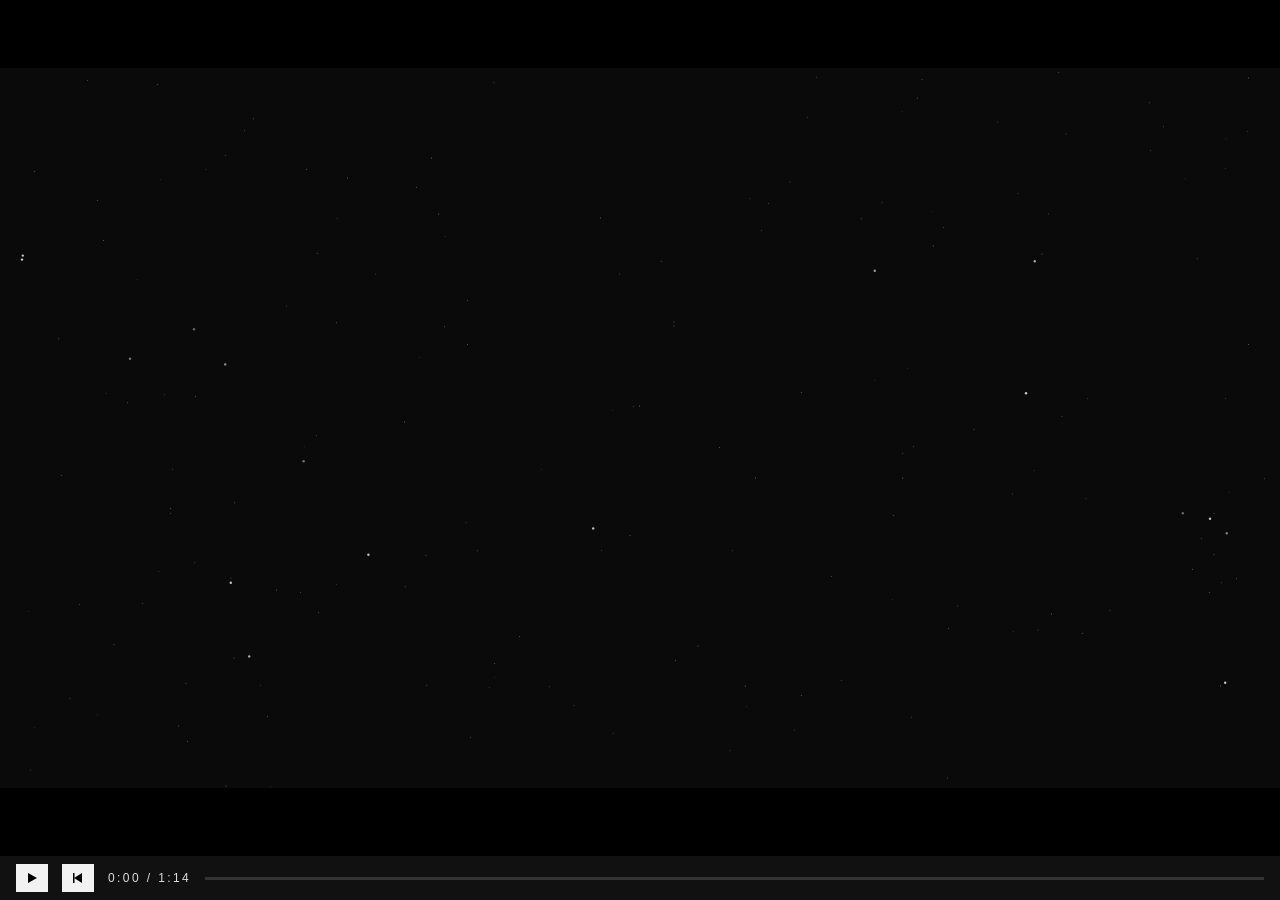
==== commit 11fc4abc: "Refactor code structure for improved readability and maintainability" ====
--- a/index.html
+++ b/index.html
@@ -241,7 +241,7 @@
     </script>
 
     <script type="__bundler/template">
-    "<!DOCTYPE html>\n<html lang=\"en\"><head>\n<meta charset=\"utf-8\">\n<title>Cosmic Scale<\u002Ftitle>\n\n<style>\n  html,body{margin:0;background:#000;color:#f2f2f2;font-family:Helvetica,\"Helvetica Neue\",Arial,sans-serif;overflow:hidden}\n  #stage{position:fixed;inset:0;background:#000}\n  #videoHolder{position:absolute;left:0;right:0;top:0;bottom:44px;display:flex;align-items:center;justify-content:center}\n  #wrap{width:1600px;height:900px;transform-origin:center center;flex-shrink:0}\n  #video{width:1600px;height:900px;position:relative;background:#0a0a0a;overflow:hidden}\n  #bar{position:absolute;left:0;right:0;bottom:0;height:44px;background:#111;display:flex;align-items:center;gap:14px;padding:0 16px;box-sizing:border-box;color:#ddd;font:12px Helvetica,Arial,sans-serif}\n  #pp{background:#f2f2f2;color:#000;border:0;width:32px;height:28px;cursor:pointer;display:flex;align-items:center;justify-content:center;padding:0}\n  #pp svg{width:12px;height:12px;fill:#000}\n  #scrubWrap{flex:1;position:relative;height:28px;display:flex;align-items:center;cursor:pointer}\n  #track{position:absolute;left:0;right:0;height:3px;background:#333}\n  #prog{position:absolute;left:0;height:3px;background:#f2f2f2;width:0%}\n  #hoverMark{position:absolute;top:-2px;width:2px;height:7px;background:#888;opacity:0;pointer-events:none}\n  #tip{position:absolute;bottom:36px;transform:translateX(-50%);background:#f2f2f2;color:#000;font:700 11px \"Helvetica Neue\",Helvetica;letter-spacing:.15em;padding:4px 8px;opacity:0;pointer-events:none;white-space:nowrap}\n  .star{position:absolute;background:#fff;border-radius:50%}\n  .circle{position:absolute;border-radius:50%;background:#f2f2f2;left:50%;top:50%;transform:translate(-50%,-50%)}\n  .ring{position:absolute;border:2px solid #f2f2f2;border-radius:50%;left:50%;top:50%;transform:translate(-50%,-50%)}\n  .label{position:absolute;color:#f2f2f2;letter-spacing:-.01em;line-height:1.02}\n  .mono{font-family:\"Helvetica Neue\",Helvetica,Arial,sans-serif;letter-spacing:.2em}\n  .diff{mix-blend-mode:difference;color:#fff}\n<\u002Fstyle>\n<\u002Fhead>\n<body>\n<div id=\"stage\">\n  <div id=\"videoHolder\"><div id=\"wrap\">\n    <div id=\"video\" data-screen-label=\"00:00\"><div id=\"scene\"><\u002Fdiv><\u002Fdiv>\n  <\u002Fdiv><\u002Fdiv>\n  <div id=\"bar\">\n    <button id=\"pp\" aria-label=\"Play\"><svg id=\"ppIcon\" viewBox=\"0 0 12 12\"><polygon points=\"2,1 11,6 2,11\"><\u002Fpolygon><\u002Fsvg><\u002Fbutton>\n    <button id=\"rw\" aria-label=\"Restart\" style=\"background:#f2f2f2;color:#000;border:0;width:32px;height:28px;cursor:pointer;display:flex;align-items:center;justify-content:center;padding:0\"><svg viewBox=\"0 0 12 12\" style=\"width:12px;height:12px;fill:#000\"><polygon points=\"10,1 2,6 10,11\"><\u002Fpolygon><rect x=\"1\" y=\"1\" width=\"1.5\" height=\"10\"><\u002Frect><\u002Fsvg><\u002Fbutton>\n    <span id=\"t\" class=\"mono\">0:00 / 0:00<\u002Fspan>\n    <div id=\"scrubWrap\">\n      <div id=\"track\"><\u002Fdiv>\n      <div id=\"prog\"><\u002Fdiv>\n      <div id=\"hoverMark\"><\u002Fdiv>\n      <div id=\"tip\"><\u002Fdiv>\n    <\u002Fdiv>\n  <\u002Fdiv>\n<\u002Fdiv>\n\n<script src=\"script.js\"><\u002Fscript>\\n<script src=\"bc1dc526-2313-419a-83d8-53d642968453\"><\u002Fscript>\n<script>\nconst scene=document.getElementById('scene');\nconst video=document.getElementById('video');\nconst clamp=(v,a,b)=>Math.max(a,Math.min(b,v));\nconst easeOut=t=>1-Math.pow(1-t,3);\nconst easeInOut=t=>t<.5?2*t*t:1-Math.pow(-2*t+2,2)/2;\n// breathing helper — subtle continuous motion\nconst breathe=(absT,amp=1,speed=1)=>Math.sin(absT*speed)*amp;\n\nfunction addStars(){\n  for(let i=0;i<180;i++){\n    const s=document.createElement('div');s.className='star';\n    const big=Math.random()<.08;\n    s.style.left=Math.random()*1600+'px';\n    s.style.top=Math.random()*900+'px';\n    s.style.width=s.style.height=(big?3:1)+'px';\n    s.style.opacity=(Math.random()*.6+.2);\n    s.dataset.tw=Math.random()*6;\n    scene.appendChild(s);\n  }\n}\nfunction twinkle(absT){\n  scene.querySelectorAll('.star').forEach(s=>{\n    const ph=parseFloat(s.dataset.tw);\n    s.style.opacity=.3+Math.abs(Math.sin(absT*1.5+ph))*.5;\n  });\n}\n\nconst el=(tag,cls,style,text)=>{\n  const e=document.createElement(tag);\n  if(cls)e.className=cls;\n  if(style)Object.assign(e.style,style);\n  if(text!=null)e.textContent=text;\n  scene.appendChild(e);return e;\n};\n\n// Animated title helper — words rise in, then subtly drift\nfunction bigTitle(text,{top='50%',size=140,delay=0,diff=false}={}){\n  const wrap=el('div',(diff?'label diff':'label'),{\n    left:'50%',top,transform:'translate(-50%,-50%)',\n    fontSize:size+'px',fontWeight:'900',letterSpacing:'-.035em',\n    whiteSpace:'nowrap',display:'flex'\n  });\n  const chars=[];\n  text.split('').forEach(ch=>{\n    const s=document.createElement('span');\n    s.textContent=ch===' '?'\\u00A0':ch;\n    s.style.cssText='display:inline-block;will-change:transform,opacity,filter;transform-origin:50% 100%';\n    wrap.appendChild(s);\n    chars.push({el:s,seed:Math.random()});\n  });\n  return (t,absT)=>{\n    chars.forEach((c,i)=>{\n      const k=clamp((t-delay-i*.012)*6,0,1);\n      const e=easeOut(k);\n      const drift=Math.sin(absT*1.1+i*.35)*2.5;\n      const rot=Math.sin(absT*.9+c.seed*6)*.6;\n      const ty=(1-e)*90 + drift*0.25;\n      const scl=0.75+0.25*e;\n      const blur=(1-e)*3;\n      c.el.style.transform=`translateY(${ty}%) scale(${scl}) rotate(${rot}deg)`;\n      c.el.style.opacity=e;\n      c.el.style.filter=blur>0.1?`blur(${blur}px)`:'none';\n    });\n    const dx=breathe(absT,3,.4), dy=breathe(absT+2,2,.5);\n    wrap.style.transform=`translate(calc(-50% + ${dx}px), calc(-50% + ${dy}px))`;\n  };\n}\n\nfunction subLine(text,{top='62%',size=22,delay=.3,diff=false}={}){\n  const e=el('div',(diff?'label diff':'label'),{\n    left:'50%',top,transform:'translate(-50%,-50%)',\n    fontSize:size+'px',fontWeight:'500',letterSpacing:'.01em',\n    opacity:'0',whiteSpace:'nowrap',maxWidth:'1500px'\n  },text);\n  return (t,absT)=>{\n    const k=clamp((t-delay)*2.5,0,1);\n    const drift=breathe(absT+1,2,.6);\n    e.style.opacity=easeOut(k);\n    e.style.transform=`translate(calc(-50% + ${drift}px), calc(-50% + ${(1-easeOut(k))*16}px))`;\n  };\n}\n\nconst scenes=[];\n\n// ============ SCENE 1: Opening title ============\nscenes.push({t0:0,t1:4.5,build(){\n  addStars();\n  const t1=bigTitle('Cosmic Scale',{top:'44%',size:200});\n  const t2=subLine('A field guide to the very, very large',{top:'60%',size:34,delay:.4});\n  const dot=el('div','circle',{width:'10px',height:'10px',top:'72%',opacity:'0'});\n  return (t,absT)=>{\n    twinkle(absT);\n    t1(t,absT);t2(t,absT);\n    dot.style.opacity=clamp((t-.5)*3,0,1);\n    dot.style.transform=`translate(-50%,-50%) scale(${1+breathe(absT,.3,2)})`;\n  };\n}});\n\n// ============ SCENE 2: Earth intro ============\nscenes.push({t0:4.5,t1:9,build(){\n  addStars();\n  const earth=el('div','circle',{width:'0px',height:'0px'});\n  const chap=el('div','label mono',{left:'50%',top:'10%',transform:'translate(-50%,0)',fontSize:'28px',fontWeight:'700',opacity:'0'},'CHAPTER ONE');\n  const cap=bigTitle('Earth',{top:'80%',size:110,delay:.25});\n  const sub=subLine('12,742 kilometers across',{top:'91%',size:28,delay:.5});\n  return (t,absT)=>{\n    twinkle(absT);\n    const d=easeOut(clamp(t*1.2,0,1))*300 + breathe(absT,2,.7);\n    earth.style.width=earth.style.height=d+'px';\n    chap.style.opacity=clamp(t*3,0,1);\n    cap(t,absT);sub(t,absT);\n  };\n}});\n\n// ============ SCENE 3: Earth → Moon ============\nscenes.push({t0:9,t1:16,build(){\n  addStars();\n  const earth=el('div','circle',{width:'90px',height:'90px',left:'12%',top:'55%'});\n  const moon=el('div','circle',{width:'24px',height:'24px',left:'12%',top:'55%',background:'#888'});\n  const line=el('div','',{position:'absolute',left:'12%',top:'55%',height:'1px',background:'#444',width:'0px',transformOrigin:'left center'});\n  const t1=bigTitle('384,400 km',{top:'22%',size:150,delay:.1});\n  const t2=subLine('Thirty Earths fit between us and the Moon',{top:'36%',size:34,delay:.45});\n  // 30 mini earths along the earth→moon line\n  const dots=[];\n  for(let i=0;i<30;i++){\n    const frac=(i+0.5)/30;\n    const x=12+frac*70;\n    const d=el('div','circle',{width:'14px',height:'14px',left:x+'%',top:'55%',opacity:'0'});\n    dots.push(d);\n  }\n  return (t,absT)=>{\n    twinkle(absT);\n    const p=easeInOut(clamp((t-.1)*1.1,0,1));\n    const xEnd=82;\n    moon.style.left=(12+p*(xEnd-12))+'%';\n    moon.style.top=(55+breathe(absT,.4,1.2))+'%';\n    line.style.width=(p*(xEnd-12))+'%';\n    earth.style.top=(55+breathe(absT+1,.3,1))+'%';\n    t1(t,absT);t2(t,absT);\n    dots.forEach((d,i)=>{d.style.opacity=clamp((t-.55-i*.015)*4,0,1);d.style.top=(55+breathe(absT+i*.3,.3,1))+'%';});\n  };\n}});\n\n// ============ SCENE 4: Sun massive reveal ============\nscenes.push({t0:16,t1:23,build(){\n  addStars();\n  const sun=el('div','circle',{width:'0px',height:'0px'});\n  const earth=el('div','circle',{width:'8px',height:'8px',left:'92%',top:'50%',opacity:'0'});\n  const earthLbl=el('div','label mono',{left:'92%',top:'55%',transform:'translate(-50%,0)',fontSize:'20px',fontWeight:'700',opacity:'0'},'EARTH');\n  const t1=bigTitle('1.3 million',{top:'30%',size:190,delay:.25,diff:true});\n  const t2=subLine('Earths would fit inside the Sun',{top:'46%',size:36,delay:.55,diff:true});\n  return (t,absT)=>{\n    twinkle(absT);\n    const p=easeOut(clamp(t*.85,0,1));\n    const d=p*1100 + breathe(absT,4,.5);\n    sun.style.width=sun.style.height=d+'px';\n    earth.style.opacity=clamp((t-.15)*3,0,1);\n    earth.style.top=(50+breathe(absT,.5,1.5))+'%';\n    earthLbl.style.opacity=clamp((t-.2)*3,0,1);\n    t1(t,absT);t2(t,absT);\n  };\n}});\n\n// ============ SCENE 5: Light travel time ============\nscenes.push({t0:23,t1:30,build(){\n  addStars();\n  const sun=el('div','circle',{width:'70px',height:'70px',left:'10%',top:'60%'});\n  const earth=el('div','circle',{width:'16px',height:'16px',left:'90%',top:'60%'});\n  const line=el('div','',{position:'absolute',left:'10%',right:'10%',top:'60%',height:'1px',background:'#333'});\n  const photon=el('div','circle',{width:'18px',height:'18px',left:'10%',top:'60%',background:'#fff',boxShadow:'0 0 30px #fff, 0 0 60px #fff'});\n  const t1=bigTitle('8 minutes, 20 seconds',{top:'22%',size:115,delay:.1});\n  const t2=subLine('For sunlight to reach your face',{top:'36%',size:32,delay:.45});\n  const timer=el('div','label mono',{left:'50%',top:'82%',transform:'translate(-50%,0)',fontSize:'72px',fontWeight:'900',opacity:'0'},'0:00');\n  return (t,absT)=>{\n    twinkle(absT);\n    const p=easeInOut(clamp((t-.15)*1.2,0,1));\n    photon.style.left=(10+p*80)+'%';\n    photon.style.top=(60+breathe(absT,.3,3))+'%';\n    sun.style.top=(60+breathe(absT,.4,.8))+'%';\n    t1(t,absT);t2(t,absT);\n    timer.style.opacity=clamp((t-.2)*3,0,1);\n    const secs=p*500;\n    timer.textContent=Math.floor(secs/60)+':'+String(Math.floor(secs%60)).padStart(2,'0');\n  };\n}});\n\n// ============ SCENE 6: Eight planets ============\nscenes.push({t0:30,t1:37,build(){\n  addStars();\n  const planets=[\n    {n:'Mercury',d:6,x:14},\n    {n:'Venus',d:12,x:20},\n    {n:'Earth',d:13,x:27},\n    {n:'Mars',d:9,x:34},\n    {n:'Jupitr',d:52,x:47,label:'Jupiter'},\n    {n:'Saturn',d:44,x:62},\n    {n:'Uranus',d:24,x:78},\n    {n:'Neptune',d:23,x:92},\n  ];\n  el('div','circle',{width:'90px',height:'90px',left:'4%',top:'55%'});\n  el('div','',{position:'absolute',left:'4%',right:'2%',top:'55%',height:'1px',background:'#333'});\n  const ps=planets.map(p=>{\n    const c=el('div','circle',{width:p.d+'px',height:p.d+'px',left:p.x+'%',top:'55%',opacity:'0'});\n    const l=el('div','label mono',{left:p.x+'%',top:'65%',transform:'translate(-50%,0)',fontSize:'17px',fontWeight:'700',opacity:'0'},(p.label||p.n).toUpperCase());\n    return {c,l};\n  });\n  const t1=bigTitle('Eight planets',{top:'22%',size:140});\n  const t2=subLine('Neptune orbits 30× farther than Earth',{top:'38%',size:32,delay:.45});\n  return (t,absT)=>{\n    twinkle(absT);\n    t1(t,absT);t2(t,absT);\n    ps.forEach((o,i)=>{\n      const k=clamp((t-.2-i*.08)*3,0,1);\n      o.c.style.opacity=easeOut(k);\n      o.l.style.opacity=easeOut(k);\n      o.c.style.top=(55+breathe(absT+i,.4,1+i*.1))+'%';\n    });\n  };\n}});\n\n// ============ SCENE 7: Betelgeuse comparison ============\nscenes.push({t0:37,t1:44,build(){\n  addStars();\n  const bet=el('div','circle',{width:'0px',height:'0px',left:'65%',top:'55%'});\n  const sun=el('div','circle',{width:'3px',height:'3px',left:'18%',top:'55%'});\n  const sunLbl=el('div','label mono',{left:'18%',top:'62%',transform:'translate(-50%,0)',fontSize:'20px',fontWeight:'700',opacity:'0'},'OUR SUN');\n  const arrow=el('div','label mono',{left:'18%',top:'50%',transform:'translate(-50%,-50%)',fontSize:'18px',fontWeight:'700',opacity:'0'},'↓');\n  const t1=bigTitle('700× wider',{top:'22%',size:180,delay:.2,diff:true});\n  const t2=subLine('Betelgeuse — a red supergiant',{top:'38%',size:34,delay:.5,diff:true});\n  return (t,absT)=>{\n    twinkle(absT);\n    const p=easeOut(clamp(t*.95,0,1));\n    const d=p*720 + breathe(absT,6,.4);\n    bet.style.width=bet.style.height=d+'px';\n    bet.style.top=(55+breathe(absT,.5,.6))+'%';\n    sunLbl.style.opacity=clamp(t*3,0,1);\n    arrow.style.opacity=clamp(t*3,0,1);\n    t1(t,absT);t2(t,absT);\n  };\n}});\n\n// ============ SCENE 8: Light years ============\nscenes.push({t0:44,t1:51,build(){\n  addStars();\n  const t1=bigTitle('4.24 light years',{top:'38%',size:170});\n  const t2=subLine('To Proxima Centauri — our nearest neighbor',{top:'54%',size:34,delay:.35});\n  const a=el('div','circle',{width:'18px',height:'18px',left:'18%',top:'78%',opacity:'0'});\n  const b=el('div','circle',{width:'14px',height:'14px',left:'82%',top:'78%',opacity:'0'});\n  const aLbl=el('div','label mono',{left:'18%',top:'85%',transform:'translate(-50%,0)',fontSize:'18px',fontWeight:'700',opacity:'0'},'SUN');\n  const bLbl=el('div','label mono',{left:'82%',top:'85%',transform:'translate(-50%,0)',fontSize:'18px',fontWeight:'700',opacity:'0'},'PROXIMA');\n  const line=el('div','',{position:'absolute',left:'18%',top:'78%',height:'1px',background:'#444',width:'0%'});\n  return (t,absT)=>{\n    twinkle(absT);\n    t1(t,absT);t2(t,absT);\n    const k=clamp((t-.5)*2.5,0,1);\n    a.style.opacity=b.style.opacity=aLbl.style.opacity=bLbl.style.opacity=k;\n    line.style.width=easeOut(clamp((t-.55)*1.8,0,1))*64+'%';\n    a.style.top=(78+breathe(absT,.4,1))+'%';\n    b.style.top=(78+breathe(absT+1,.4,1.2))+'%';\n  };\n}});\n\n// ============ SCENE 9: Milky Way ============\nscenes.push({t0:51,t1:59,build(){\n  addStars();\n  const g=el('div','',{position:'absolute',left:'50%',top:'55%',width:'520px',height:'520px',marginLeft:'-260px',marginTop:'-260px',opacity:'0'});\n  for(let i=0;i<380;i++){\n    const a=i*.26;const r=i*.68;\n    const d=document.createElement('div');\n    d.style.cssText=`position:absolute;left:${260+Math.cos(a)*r}px;top:${260+Math.sin(a)*r}px;width:2px;height:2px;background:#f2f2f2;border-radius:50%;opacity:${.3+Math.random()*.7}`;\n    g.appendChild(d);\n  }\n  const youMark=el('div','',{position:'absolute',left:'50%',top:'55%',width:'14px',height:'14px',marginLeft:'60px',marginTop:'-7px',border:'2px solid #fff',borderRadius:'50%',opacity:'0'});\n  const youLbl=el('div','label mono',{left:'50%',top:'55%',marginLeft:'82px',marginTop:'-10px',fontSize:'18px',fontWeight:'700',opacity:'0'},'YOU ARE HERE');\n  const t1=bigTitle('100,000 light years',{top:'16%',size:125,diff:true});\n  const t2=subLine('Across — home to 400 billion stars',{top:'30%',size:34,delay:.45,diff:true});\n  return (t,absT)=>{\n    twinkle(absT);\n    g.style.opacity=easeOut(clamp(t*1.6,0,1));\n    g.style.transform=`rotate(${absT*6}deg)`;\n    youMark.style.opacity=clamp((t-.45)*3,0,1);\n    youLbl.style.opacity=clamp((t-.55)*3,0,1);\n    t1(t,absT);t2(t,absT);\n  };\n}});\n\n// ============ SCENE 10: Observable universe ============\nscenes.push({t0:59,t1:66,build(){\n  addStars();\n  const ring=el('div','ring',{width:'0px',height:'0px'});\n  const ring2=el('div','ring',{width:'0px',height:'0px',opacity:'.35',borderWidth:'1px'});\n  const core=el('div','circle',{width:'4px',height:'4px'});\n  const t1=bigTitle('93 billion light years',{top:'22%',size:135,diff:true});\n  const t2=subLine('The observable universe, edge to edge',{top:'38%',size:34,delay:.45,diff:true});\n  return (t,absT)=>{\n    twinkle(absT);\n    const p=easeOut(clamp(t*1.0,0,1));\n    const d=p*640 + breathe(absT,6,.3);\n    ring.style.width=ring.style.height=d+'px';\n    ring2.style.width=ring2.style.height=d*1.35+'px';\n    ring.style.transform=`translate(-50%,-50%) rotate(${absT*3}deg)`;\n    ring2.style.transform=`translate(-50%,-50%) rotate(${-absT*2}deg)`;\n    t1(t,absT);t2(t,absT);\n  };\n}});\n\n// ============ SCENE 11: Closing (pause for effect) ============\nscenes.push({t0:66,t1:74,build(){\n  addStars();\n  const dot=el('div','circle',{width:'6px',height:'6px',opacity:'0'});\n  const t1=bigTitle('A pale blue dot',{top:'42%',size:140,delay:.1});\n  const t2=subLine('Suspended in a sunbeam',{top:'58%',size:34,delay:.5});\n  const end=el('div','label mono',{left:'50%',top:'90%',transform:'translate(-50%,0)',fontSize:'20px',fontWeight:'700',opacity:'0'},'— END —');\n  return (t,absT)=>{\n    twinkle(absT);\n    dot.style.opacity=clamp(t*3,0,1);\n    dot.style.transform=`translate(-50%,-50%) scale(${1+breathe(absT,.4,1.5)})`;\n    t1(t,absT);t2(t,absT);\n    end.style.opacity=clamp((t-.75)*3,0,1);\n  };\n}});\n\nconst DURATION=scenes[scenes.length-1].t1;\nlet currentIdx=-1, currentUpdate=()=>{};\n\nfunction goTo(absT){\n  absT=clamp(absT,0,DURATION);\n  let idx=scenes.findIndex(s=>absT>=s.t0 && absT<s.t1);\n  if(idx<0)idx=scenes.length-1;\n  if(idx!==currentIdx){\n    scene.innerHTML='';\n    currentIdx=idx;\n    currentUpdate=scenes[idx].build();\n  }\n  const s=scenes[idx];\n  const localT=(absT-s.t0)/(s.t1-s.t0);\n  currentUpdate(localT,absT);\n  const mm=Math.floor(absT/60),ss=Math.floor(absT%60);\n  video.setAttribute('data-screen-label',String(mm).padStart(2,'0')+':'+String(ss).padStart(2,'0'));\n}\n\n// Playback\nlet playing=false,last=0,cur=0;\nconst pp=document.getElementById('pp'),ppIcon=document.getElementById('ppIcon'),tLbl=document.getElementById('t');\nconst scrubWrap=document.getElementById('scrubWrap'),prog=document.getElementById('prog'),hoverMark=document.getElementById('hoverMark'),tip=document.getElementById('tip');\nconst fmt=s=>Math.floor(s/60)+':'+String(Math.floor(s%60)).padStart(2,'0');\nconst PLAY='<polygon points=\"2,1 11,6 2,11\"/>';\nconst PAUSE='<rect x=\"2\" y=\"1\" width=\"3\" height=\"10\"/><rect x=\"7\" y=\"1\" width=\"3\" height=\"10\"/>';\nfunction tick(ts){\n  if(!last)last=ts;\n  const dt=(ts-last)/1000;last=ts;\n  if(playing){\n    cur+=dt;\n    if(cur>=DURATION){cur=DURATION;playing=false;ppIcon.innerHTML=PLAY;}\n  }\n  goTo(preview!=null?preview:cur);\n  prog.style.width=(cur/DURATION)*100+'%';\n  tLbl.textContent=fmt(cur)+' / '+fmt(DURATION);\n  requestAnimationFrame(tick);\n}\npp.onclick=()=>{playing=!playing;ppIcon.innerHTML=playing?PAUSE:PLAY;last=0;};\n\nlet dragging=false, preview=null;\nfunction seekFromEvent(e){\n  const r=scrubWrap.getBoundingClientRect();\n  const p=clamp((e.clientX-r.left)/r.width,0,1);\n  return p*DURATION;\n}\nscrubWrap.addEventListener('mousedown',e=>{dragging=true;cur=seekFromEvent(e);preview=null;});\nwindow.addEventListener('mousemove',e=>{\n  if(dragging){cur=seekFromEvent(e);return;}\n  const r=scrubWrap.getBoundingClientRect();\n  if(e.clientY>=r.top-20 && e.clientY<=r.bottom+20 && e.clientX>=r.left && e.clientX<=r.right){\n    const p=(e.clientX-r.left)/r.width;\n    hoverMark.style.left=(p*100)+'%';\n    hoverMark.style.opacity='1';\n    tip.style.left=(p*100)+'%';\n    tip.style.opacity='1';\n    tip.textContent=fmt(p*DURATION);\n    preview=p*DURATION;\n  }else{hoverMark.style.opacity='0';tip.style.opacity='0';preview=null;}\n});\nwindow.addEventListener('mouseup',()=>{dragging=false;});\ndocument.getElementById('rw').onclick=()=>{cur=0;playing=false;ppIcon.innerHTML=PLAY;};\nrequestAnimationFrame(tick);\n\nfunction fit(){\n  const s=Math.min(window.innerWidth/1600, (window.innerHeight-44)/900);\n  document.getElementById('wrap').style.transform=`scale(${s})`;\n}\nnew ResizeObserver(fit).observe(document.body);fit();\n<\u002Fscript>\n\n\n<\u002Fbody><\u002Fhtml>"
+    "<!DOCTYPE html>\n<html lang=\"en\"><head>\n<meta charset=\"utf-8\">\n<title>Cosmic Scale<\u002Ftitle>\n\n<style>\n  html,body{margin:0;background:#000;color:#f2f2f2;font-family:Helvetica,\"Helvetica Neue\",Arial,sans-serif;overflow:hidden}\n  #stage{position:fixed;inset:0;background:#000}\n  #videoHolder{position:absolute;left:0;right:0;top:0;bottom:44px;display:flex;align-items:center;justify-content:center}\n  #wrap{width:1600px;height:900px;transform-origin:center center;flex-shrink:0}\n  #video{width:1600px;height:900px;position:relative;background:#0a0a0a;overflow:hidden}\n  #bar{position:absolute;left:0;right:0;bottom:0;height:44px;background:#111;display:flex;align-items:center;gap:14px;padding:0 16px;box-sizing:border-box;color:#ddd;font:12px Helvetica,Arial,sans-serif}\n  #pp{background:#f2f2f2;color:#000;border:0;width:32px;height:28px;cursor:pointer;display:flex;align-items:center;justify-content:center;padding:0}\n  #pp svg{width:12px;height:12px;fill:#000}\n  #scrubWrap{flex:1;position:relative;height:28px;display:flex;align-items:center;cursor:pointer}\n  #track{position:absolute;left:0;right:0;height:3px;background:#333}\n  #prog{position:absolute;left:0;height:3px;background:#f2f2f2;width:0%}\n  #hoverMark{position:absolute;top:-2px;width:2px;height:7px;background:#888;opacity:0;pointer-events:none}\n  #tip{position:absolute;bottom:36px;transform:translateX(-50%);background:#f2f2f2;color:#000;font:700 11px \"Helvetica Neue\",Helvetica;letter-spacing:.15em;padding:4px 8px;opacity:0;pointer-events:none;white-space:nowrap}\n  .star{position:absolute;background:#fff;border-radius:50%}\n  .circle{position:absolute;border-radius:50%;background:#f2f2f2;left:50%;top:50%;transform:translate(-50%,-50%)}\n  .ring{position:absolute;border:2px solid #f2f2f2;border-radius:50%;left:50%;top:50%;transform:translate(-50%,-50%)}\n  .label{position:absolute;color:#f2f2f2;letter-spacing:-.01em;line-height:1.02}\n  .mono{font-family:\"Helvetica Neue\",Helvetica,Arial,sans-serif;letter-spacing:.2em}\n  .diff{mix-blend-mode:difference;color:#fff}\n<\u002Fstyle>\n<\u002Fhead>\n<body>\n<div id=\"stage\">\n  <div id=\"videoHolder\"><div id=\"wrap\">\n    <div id=\"video\" data-screen-label=\"00:00\"><div id=\"scene\"><\u002Fdiv><\u002Fdiv>\n  <\u002Fdiv><\u002Fdiv>\n  <div id=\"bar\">\n    <button id=\"pp\" aria-label=\"Play\"><svg id=\"ppIcon\" viewBox=\"0 0 12 12\"><polygon points=\"2,1 11,6 2,11\"><\u002Fpolygon><\u002Fsvg><\u002Fbutton>\n    <button id=\"rw\" aria-label=\"Restart\" style=\"background:#f2f2f2;color:#000;border:0;width:32px;height:28px;cursor:pointer;display:flex;align-items:center;justify-content:center;padding:0\"><svg viewBox=\"0 0 12 12\" style=\"width:12px;height:12px;fill:#000\"><polygon points=\"10,1 2,6 10,11\"><\u002Fpolygon><rect x=\"1\" y=\"1\" width=\"1.5\" height=\"10\"><\u002Frect><\u002Fsvg><\u002Fbutton>\n    <span id=\"t\" class=\"mono\">0:00 / 0:00<\u002Fspan>\n    <div id=\"scrubWrap\">\n      <div id=\"track\"><\u002Fdiv>\n      <div id=\"prog\"><\u002Fdiv>\n      <div id=\"hoverMark\"><\u002Fdiv>\n      <div id=\"tip\"><\u002Fdiv>\n    <\u002Fdiv>\n  <\u002Fdiv>\n<\u002Fdiv>\n\n<script src=\"script.js\"><\u002Fscript>\\n<script src=\"bc1dc526-2313-419a-83d8-53d642968453\"><\u002Fscript>\n<script>\nconst scene=document.getElementById('scene');\nconst video=document.getElementById('video');\nconst clamp=(v,a,b)=>Math.max(a,Math.min(b,v));\nconst easeOut=t=>1-Math.pow(1-t,3);\nconst easeInOut=t=>t<.5?2*t*t:1-Math.pow(-2*t+2,2)/2;\n// breathing helper — subtle continuous motion\nconst breathe=(absT,amp=1,speed=1)=>Math.sin(absT*speed)*amp;\n\nfunction addStars(){\n  for(let i=0;i<180;i++){\n    const s=document.createElement('div');s.className='star';\n    const big=Math.random()<.08;\n    s.style.left=Math.random()*1600+'px';\n    s.style.top=Math.random()*900+'px';\n    s.style.width=s.style.height=(big?3:1)+'px';\n    s.style.opacity=(Math.random()*.6+.2);\n    s.dataset.tw=Math.random()*6;\n    scene.appendChild(s);\n  }\n}\nfunction twinkle(absT){\n  scene.querySelectorAll('.star').forEach(s=>{\n    const ph=parseFloat(s.dataset.tw);\n    s.style.opacity=.3+Math.abs(Math.sin(absT*1.5+ph))*.5;\n  });\n}\n\nconst el=(tag,cls,style,text)=>{\n  const e=document.createElement(tag);\n  if(cls)e.className=cls;\n  if(style)Object.assign(e.style,style);\n  if(text!=null)e.textContent=text;\n  scene.appendChild(e);return e;\n};\n\n// Animated title helper — words rise in, then subtly drift\nfunction bigTitle(text,{top='50%',size=140,delay=0,diff=false}={}){\n  const wrap=el('div',(diff?'label diff':'label'),{\n    left:'50%',top,transform:'translate(-50%,-50%)',\n    fontSize:size+'px',fontWeight:'900',letterSpacing:'-.035em',\n    whiteSpace:'nowrap',display:'flex'\n  });\n  const chars=[];\n  text.split('').forEach(ch=>{\n    const s=document.createElement('span');\n    s.textContent=ch===' '?'\\u00A0':ch;\n    s.style.cssText='display:inline-block;will-change:transform,opacity,filter;transform-origin:50% 100%';\n    wrap.appendChild(s);\n    chars.push({el:s,seed:Math.random()});\n  });\n  return (t,absT)=>{\n    chars.forEach((c,i)=>{\n      const k=clamp((t-delay-i*.012)*6,0,1);\n      const e=easeOut(k);\n      const drift=Math.sin(absT*1.1+i*.35)*2.5;\n      const rot=Math.sin(absT*.9+c.seed*6)*.6;\n      const ty=(1-e)*90 + drift*0.25;\n      const scl=0.75+0.25*e;\n      const blur=(1-e)*3;\n      c.el.style.transform=`translateY(${ty}%) scale(${scl}) rotate(${rot}deg)`;\n      c.el.style.opacity=e;\n      c.el.style.filter=blur>0.1?`blur(${blur}px)`:'none';\n    });\n    const dx=breathe(absT,3,.4), dy=breathe(absT+2,2,.5);\n    wrap.style.transform=`translate(calc(-50% + ${dx}px), calc(-50% + ${dy}px))`;\n  };\n}\n\nfunction subLine(text,{top='62%',size=22,delay=.3,diff=false}={}){\n  const e=el('div',(diff?'label diff':'label'),{\n    left:'50%',top,transform:'translate(-50%,-50%)',\n    fontSize:size+'px',fontWeight:'500',letterSpacing:'.01em',\n    opacity:'0',whiteSpace:'nowrap',maxWidth:'1500px'\n  },text);\n  return (t,absT)=>{\n    const k=clamp((t-delay)*2.5,0,1);\n    const drift=breathe(absT+1,2,.6);\n    e.style.opacity=easeOut(k);\n    e.style.transform=`translate(calc(-50% + ${drift}px), calc(-50% + ${(1-easeOut(k))*16}px))`;\n  };\n}\n\nconst scenes=[];\n\n// ============ SCENE 1: Opening title ============\nscenes.push({t0:0,t1:4.5,build(){\n  addStars();\n  const t1=bigTitle('Cosmic Scale',{top:'44%',size:200});\n  const t2=subLine('A field guide to the very, very large',{top:'60%',size:34,delay:.4});\n  const dot=el('div','circle',{width:'10px',height:'10px',top:'72%',opacity:'0'});\n  return (t,absT)=>{\n    twinkle(absT);\n    t1(t,absT);t2(t,absT);\n    dot.style.opacity=clamp((t-.5)*3,0,1);\n    dot.style.transform=`translate(-50%,-50%) scale(${1+breathe(absT,.3,2)})`;\n  };\n}});\n\n// ============ SCENE 2: Earth intro ============\nscenes.push({t0:4.5,t1:9,build(){\n  addStars();\n  const earth=el('div','circle',{width:'0px',height:'0px'});\n  const chap=el('div','label mono',{left:'50%',top:'10%',transform:'translate(-50%,0)',fontSize:'28px',fontWeight:'700',opacity:'0'},'CHAPTER ONE');\n  const cap=bigTitle('Earth',{top:'80%',size:110,delay:.25});\n  const sub=subLine('12,742 kilometers across',{top:'91%',size:28,delay:.5});\n  return (t,absT)=>{\n    twinkle(absT);\n    const d=easeOut(clamp(t*1.2,0,1))*300 + breathe(absT,2,.7);\n    earth.style.width=earth.style.height=d+'px';\n    chap.style.opacity=clamp(t*3,0,1);\n    cap(t,absT);sub(t,absT);\n  };\n}});\n\n// ============ SCENE 3: Earth → Moon ============\nscenes.push({t0:9,t1:16,build(){\n  addStars();\n  const earth=el('div','circle',{width:'90px',height:'90px',left:'12%',top:'55%'});\n  const moon=el('div','circle',{width:'24px',height:'24px',left:'12%',top:'55%',background:'#888'});\n  const line=el('div','',{position:'absolute',left:'12%',top:'55%',height:'1px',background:'#444',width:'0px',transformOrigin:'left center'});\n  const t1=bigTitle('384,400 km',{top:'22%',size:150,delay:.1});\n  const t2=subLine('Thirty Earths fit between us and the Moon',{top:'36%',size:34,delay:.45});\n  // 30 mini earths along the earth→moon line\n  const dots=[];\n  for(let i=0;i<30;i++){\n    const frac=(i+0.5)/30;\n    const x=12+frac*70;\n    const d=el('div','circle',{width:'14px',height:'14px',left:x+'%',top:'55%',opacity:'0'});\n    dots.push(d);\n  }\n  return (t,absT)=>{\n    twinkle(absT);\n    const p=easeInOut(clamp((t-.1)*1.1,0,1));\n    const xEnd=82;\n    moon.style.left=(12+p*(xEnd-12))+'%';\n    moon.style.top=(55+breathe(absT,.4,1.2))+'%';\n    line.style.width=(p*(xEnd-12))+'%';\n    earth.style.top=(55+breathe(absT+1,.3,1))+'%';\n    t1(t,absT);t2(t,absT);\n    dots.forEach((d,i)=>{d.style.opacity=clamp((t-.55-i*.015)*4,0,1);d.style.top=(55+breathe(absT+i*.3,.3,1))+'%';});\n  };\n}});\n\n// ============ SCENE 4: Sun massive reveal ============\nscenes.push({t0:16,t1:23,build(){\n  addStars();\n  const sun=el('div','circle',{width:'0px',height:'0px'});\n  const earth=el('div','circle',{width:'8px',height:'8px',left:'92%',top:'50%',opacity:'0'});\n  const earthLbl=el('div','label mono',{left:'92%',top:'55%',transform:'translate(-50%,0)',fontSize:'20px',fontWeight:'700',opacity:'0'},'EARTH');\n  const t1=bigTitle('1.3 million',{top:'30%',size:190,delay:.25,diff:true});\n  const t2=subLine('Earths would fit inside the Sun',{top:'46%',size:36,delay:.55,diff:true});\n  return (t,absT)=>{\n    twinkle(absT);\n    const p=easeOut(clamp(t*.85,0,1));\n    const d=p*1100 + breathe(absT,4,.5);\n    sun.style.width=sun.style.height=d+'px';\n    earth.style.opacity=clamp((t-.15)*3,0,1);\n    earth.style.top=(50+breathe(absT,.5,1.5))+'%';\n    earthLbl.style.opacity=clamp((t-.2)*3,0,1);\n    t1(t,absT);t2(t,absT);\n  };\n}});\n\n// ============ SCENE 5: Light travel time ============\nscenes.push({t0:23,t1:30,build(){\n  addStars();\n  const sun=el('div','circle',{width:'70px',height:'70px',left:'10%',top:'60%'});\n  const earth=el('div','circle',{width:'16px',height:'16px',left:'90%',top:'60%'});\n  const line=el('div','',{position:'absolute',left:'10%',right:'10%',top:'60%',height:'1px',background:'#333'});\n  const photon=el('div','circle',{width:'18px',height:'18px',left:'10%',top:'60%',background:'#fff',boxShadow:'0 0 30px #fff, 0 0 60px #fff'});\n  const t1=bigTitle('8 minutes, 20 seconds',{top:'22%',size:115,delay:.1});\n  const t2=subLine('For sunlight to reach your face',{top:'36%',size:32,delay:.45});\n  const timer=el('div','label mono',{left:'50%',top:'82%',transform:'translate(-50%,0)',fontSize:'72px',fontWeight:'900',opacity:'0'},'0:00');\n  return (t,absT)=>{\n    twinkle(absT);\n    const p=easeInOut(clamp((t-.15)*1.2,0,1));\n    photon.style.left=(10+p*80)+'%';\n    photon.style.top=(60+breathe(absT,.3,3))+'%';\n    sun.style.top=(60+breathe(absT,.4,.8))+'%';\n    t1(t,absT);t2(t,absT);\n    timer.style.opacity=clamp((t-.2)*3,0,1);\n    const secs=p*500;\n    timer.textContent=Math.floor(secs/60)+':'+String(Math.floor(secs%60)).padStart(2,'0');\n  };\n}});\n\n// ============ SCENE 6: Eight planets ============\nscenes.push({t0:30,t1:37,build(){\n  addStars();\n  const planets=[\n    {n:'Mercury',d:6,x:14},\n    {n:'Venus',d:12,x:20},\n    {n:'Earth',d:13,x:27},\n    {n:'Mars',d:9,x:34},\n    {n:'Jupitr',d:52,x:47,label:'Jupiter'},\n    {n:'Saturn',d:44,x:62},\n    {n:'Uranus',d:24,x:78},\n    {n:'Neptune',d:23,x:92},\n  ];\n  el('div','circle',{width:'90px',height:'90px',left:'4%',top:'55%'});\n  el('div','',{position:'absolute',left:'4%',right:'2%',top:'55%',height:'1px',background:'#333'});\n  const ps=planets.map(p=>{\n    const c=el('div','circle',{width:p.d+'px',height:p.d+'px',left:p.x+'%',top:'55%',opacity:'0'});\n    const l=el('div','label mono',{left:p.x+'%',top:'65%',transform:'translate(-50%,0)',fontSize:'17px',fontWeight:'700',opacity:'0'},(p.label||p.n).toUpperCase());\n    return {c,l};\n  });\n  const t1=bigTitle('Eight planets',{top:'22%',size:140});\n  const t2=subLine('Neptune orbits 30× farther than Earth',{top:'38%',size:32,delay:.45});\n  return (t,absT)=>{\n    twinkle(absT);\n    t1(t,absT);t2(t,absT);\n    ps.forEach((o,i)=>{\n      const k=clamp((t-.2-i*.08)*3,0,1);\n      o.c.style.opacity=easeOut(k);\n      o.l.style.opacity=easeOut(k);\n      o.c.style.top=(55+breathe(absT+i,.4,1+i*.1))+'%';\n    });\n  };\n}});\n\n// ============ SCENE 7: Betelgeuse comparison ============\nscenes.push({t0:37,t1:44,build(){\n  addStars();\n  const bet=el('div','circle',{width:'0px',height:'0px',left:'65%',top:'55%'});\n  const sun=el('div','circle',{width:'3px',height:'3px',left:'18%',top:'55%'});\n  const sunLbl=el('div','label mono',{left:'18%',top:'62%',transform:'translate(-50%,0)',fontSize:'20px',fontWeight:'700',opacity:'0'},'OUR SUN');\n  const arrow=el('div','label mono',{left:'18%',top:'50%',transform:'translate(-50%,-50%)',fontSize:'18px',fontWeight:'700',opacity:'0'},'↓');\n  const t1=bigTitle('700× wider',{top:'22%',size:180,delay:.2,diff:true});\n  const t2=subLine('Betelgeuse — a red supergiant',{top:'38%',size:34,delay:.5,diff:true});\n  return (t,absT)=>{\n    twinkle(absT);\n    const p=easeOut(clamp(t*.95,0,1));\n    const d=p*720 + breathe(absT,6,.4);\n    bet.style.width=bet.style.height=d+'px';\n    bet.style.top=(55+breathe(absT,.5,.6))+'%';\n    sunLbl.style.opacity=clamp(t*3,0,1);\n    arrow.style.opacity=clamp(t*3,0,1);\n    t1(t,absT);t2(t,absT);\n  };\n}});\n\n// ============ SCENE 8: Light years ============\nscenes.push({t0:44,t1:51,build(){\n  addStars();\n  const t1=bigTitle('4.24 light years',{top:'38%',size:170});\n  const t2=subLine('To Proxima Centauri — our nearest neighbor',{top:'54%',size:34,delay:.35});\n  const a=el('div','circle',{width:'18px',height:'18px',left:'18%',top:'78%',opacity:'0'});\n  const b=el('div','circle',{width:'14px',height:'14px',left:'82%',top:'78%',opacity:'0'});\n  const aLbl=el('div','label mono',{left:'18%',top:'85%',transform:'translate(-50%,0)',fontSize:'18px',fontWeight:'700',opacity:'0'},'SUN');\n  const bLbl=el('div','label mono',{left:'82%',top:'85%',transform:'translate(-50%,0)',fontSize:'18px',fontWeight:'700',opacity:'0'},'PROXIMA');\n  const line=el('div','',{position:'absolute',left:'18%',top:'78%',height:'1px',background:'#444',width:'0%'});\n  return (t,absT)=>{\n    twinkle(absT);\n    t1(t,absT);t2(t,absT);\n    const k=clamp((t-.5)*2.5,0,1);\n    a.style.opacity=b.style.opacity=aLbl.style.opacity=bLbl.style.opacity=k;\n    line.style.width=easeOut(clamp((t-.55)*1.8,0,1))*64+'%';\n    a.style.top=(78+breathe(absT,.4,1))+'%';\n    b.style.top=(78+breathe(absT+1,.4,1.2))+'%';\n  };\n}});\n\n// ============ SCENE 9: Milky Way ============\nscenes.push({t0:51,t1:59,build(){\n  addStars();\n  const g=el('div','',{position:'absolute',left:'50%',top:'55%',width:'520px',height:'520px',marginLeft:'-260px',marginTop:'-260px',opacity:'0'});\n  for(let i=0;i<380;i++){\n    const a=i*.26;const r=i*.68;\n    const d=document.createElement('div');\n    d.style.cssText=`position:absolute;left:${260+Math.cos(a)*r}px;top:${260+Math.sin(a)*r}px;width:2px;height:2px;background:#f2f2f2;border-radius:50%;opacity:${.3+Math.random()*.7}`;\n    g.appendChild(d);\n  }\n  const youMark=el('div','',{position:'absolute',left:'50%',top:'55%',width:'14px',height:'14px',marginLeft:'60px',marginTop:'-7px',border:'2px solid #fff',borderRadius:'50%',opacity:'0'});\n  const youLbl=el('div','label mono',{left:'50%',top:'55%',marginLeft:'82px',marginTop:'-10px',fontSize:'18px',fontWeight:'700',opacity:'0'},'YOU ARE HERE');\n  const t1=bigTitle('100,000 light years',{top:'16%',size:125,diff:true});\n  const t2=subLine('Across — home to 400 billion stars',{top:'30%',size:34,delay:.45,diff:true});\n  return (t,absT)=>{\n    twinkle(absT);\n    g.style.opacity=easeOut(clamp(t*1.6,0,1));\n    g.style.transform=`rotate(${absT*6}deg)`;\n    youMark.style.opacity=clamp((t-.45)*3,0,1);\n    youLbl.style.opacity=clamp((t-.55)*3,0,1);\n    t1(t,absT);t2(t,absT);\n  };\n}});\n\n// ============ SCENE 10: Observable universe ============\nscenes.push({t0:59,t1:66,build(){\n  addStars();\n  const ring=el('div','ring',{width:'0px',height:'0px'});\n  const ring2=el('div','ring',{width:'0px',height:'0px',opacity:'.35',borderWidth:'1px'});\n  const core=el('div','circle',{width:'4px',height:'4px'});\n  const t1=bigTitle('93 billion light years',{top:'22%',size:135,diff:true});\n  const t2=subLine('The observable universe, edge to edge',{top:'38%',size:34,delay:.45,diff:true});\n  return (t,absT)=>{\n    twinkle(absT);\n    const p=easeOut(clamp(t*1.0,0,1));\n    const d=p*640 + breathe(absT,6,.3);\n    ring.style.width=ring.style.height=d+'px';\n    ring2.style.width=ring2.style.height=d*1.35+'px';\n    ring.style.transform=`translate(-50%,-50%) rotate(${absT*3}deg)`;\n    ring2.style.transform=`translate(-50%,-50%) rotate(${-absT*2}deg)`;\n    t1(t,absT);t2(t,absT);\n  };\n}});\n\n// ============ SCENE 11: Closing (pause for effect) ============\nscenes.push({t0:66,t1:74,build(){\n  addStars();\n  const dot=el('div','circle',{width:'6px',height:'6px',opacity:'0'});\n  const t1=bigTitle('A pale blue dot',{top:'42%',size:140,delay:.1});\n  const t2=subLine('Suspended in a sunbeam',{top:'58%',size:34,delay:.5});\n  const end=el('a','label mono',{left:'50%',top:'90%',transform:'translate(-50%,0)',fontSize:'20px',fontWeight:'700',opacity:'0',color:'#fff',textDecoration:'none',cursor:'pointer'},'SEE THE SOLAR SYSTEM');\n  end.href = './2.html';\n  end.target = '_self';\n  return (t,absT)=>{\n    twinkle(absT);\n    dot.style.opacity=clamp(t*3,0,1);\n    dot.style.transform=`translate(-50%,-50%) scale(${1+breathe(absT,.4,1.5)})`;\n    t1(t,absT);t2(t,absT);\n    end.style.opacity=clamp((t-.75)*3,0,1);\n  };\n}});\n\nconst DURATION=scenes[scenes.length-1].t1;\nlet currentIdx=-1, currentUpdate=()=>{};\n\nfunction goTo(absT){\n  absT=clamp(absT,0,DURATION);\n  let idx=scenes.findIndex(s=>absT>=s.t0 && absT<s.t1);\n  if(idx<0)idx=scenes.length-1;\n  if(idx!==currentIdx){\n    scene.innerHTML='';\n    currentIdx=idx;\n    currentUpdate=scenes[idx].build();\n  }\n  const s=scenes[idx];\n  const localT=(absT-s.t0)/(s.t1-s.t0);\n  currentUpdate(localT,absT);\n  const mm=Math.floor(absT/60),ss=Math.floor(absT%60);\n  video.setAttribute('data-screen-label',String(mm).padStart(2,'0')+':'+String(ss).padStart(2,'0'));\n}\n\n// Playback\nlet playing=false,last=0,cur=0;\nconst pp=document.getElementById('pp'),ppIcon=document.getElementById('ppIcon'),tLbl=document.getElementById('t');\nconst scrubWrap=document.getElementById('scrubWrap'),prog=document.getElementById('prog'),hoverMark=document.getElementById('hoverMark'),tip=document.getElementById('tip');\nconst fmt=s=>Math.floor(s/60)+':'+String(Math.floor(s%60)).padStart(2,'0');\nconst PLAY='<polygon points=\"2,1 11,6 2,11\"/>';\nconst PAUSE='<rect x=\"2\" y=\"1\" width=\"3\" height=\"10\"/><rect x=\"7\" y=\"1\" width=\"3\" height=\"10\"/>';\nfunction tick(ts){\n  if(!last)last=ts;\n  const dt=(ts-last)/1000;last=ts;\n  if(playing){\n    cur+=dt;\n    if(cur>=DURATION){cur=DURATION;playing=false;ppIcon.innerHTML=PLAY;}\n  }\n  goTo(preview!=null?preview:cur);\n  prog.style.width=(cur/DURATION)*100+'%';\n  tLbl.textContent=fmt(cur)+' / '+fmt(DURATION);\n  requestAnimationFrame(tick);\n}\npp.onclick=()=>{playing=!playing;ppIcon.innerHTML=playing?PAUSE:PLAY;last=0;};\n\nlet dragging=false, preview=null;\nfunction seekFromEvent(e){\n  const r=scrubWrap.getBoundingClientRect();\n  const p=clamp((e.clientX-r.left)/r.width,0,1);\n  return p*DURATION;\n}\nscrubWrap.addEventListener('mousedown',e=>{dragging=true;cur=seekFromEvent(e);preview=null;});\nwindow.addEventListener('mousemove',e=>{\n  if(dragging){cur=seekFromEvent(e);return;}\n  const r=scrubWrap.getBoundingClientRect();\n  if(e.clientY>=r.top-20 && e.clientY<=r.bottom+20 && e.clientX>=r.left && e.clientX<=r.right){\n    const p=(e.clientX-r.left)/r.width;\n    hoverMark.style.left=(p*100)+'%';\n    hoverMark.style.opacity='1';\n    tip.style.left=(p*100)+'%';\n    tip.style.opacity='1';\n    tip.textContent=fmt(p*DURATION);\n    preview=p*DURATION;\n  }else{hoverMark.style.opacity='0';tip.style.opacity='0';preview=null;}\n});\nwindow.addEventListener('mouseup',()=>{dragging=false;});\ndocument.getElementById('rw').onclick=()=>{cur=0;playing=false;ppIcon.innerHTML=PLAY;};\nrequestAnimationFrame(tick);\n\nfunction fit(){\n  const s=Math.min(window.innerWidth/1600, (window.innerHeight-44)/900);\n  document.getElementById('wrap').style.transform=`scale(${s})`;\n}\nnew ResizeObserver(fit).observe(document.body);fit();\n<\u002Fscript>\n\n\n<\u002Fbody><\u002Fhtml>"
     </script>
 </body>
 </html>
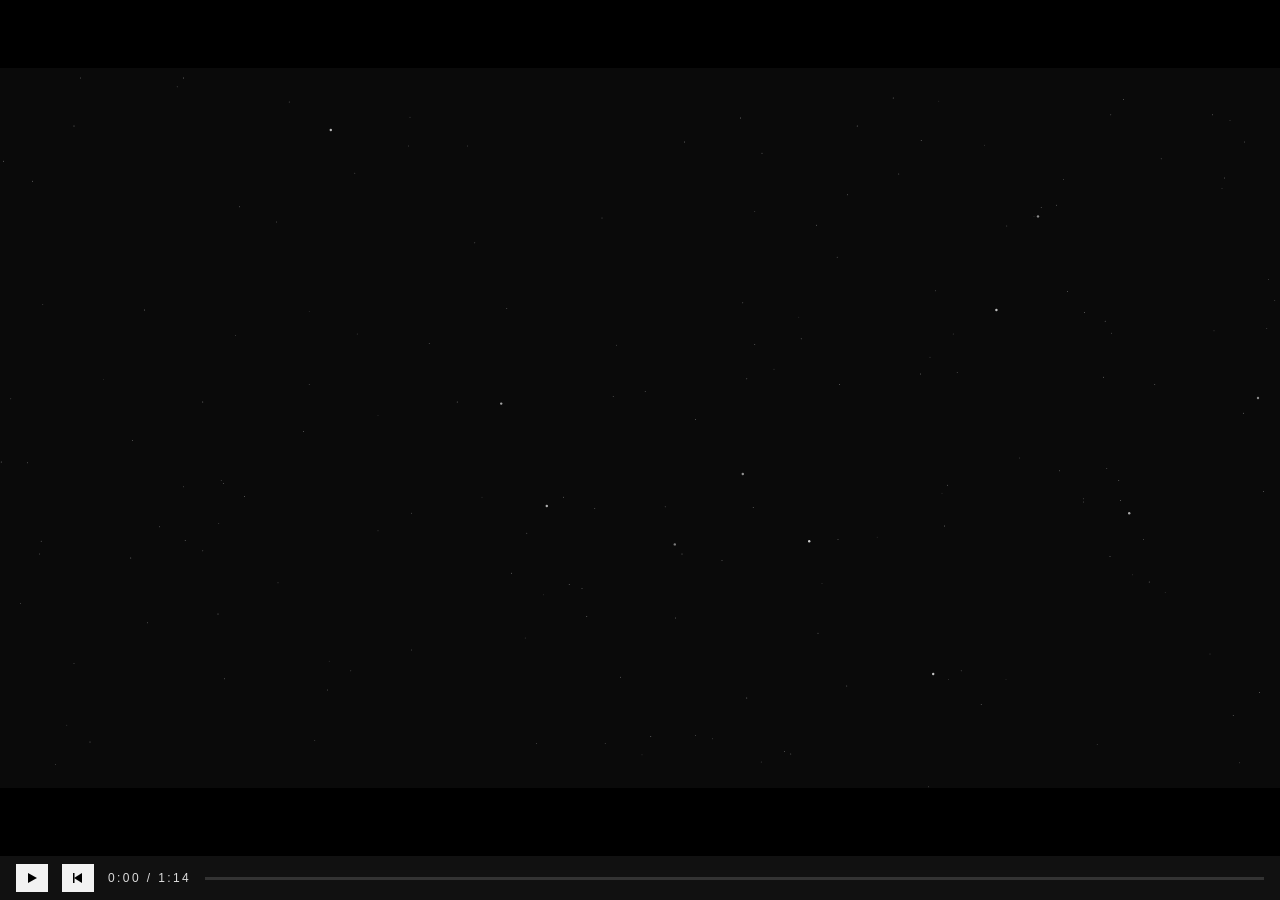
==== commit 28ab52d2: "Add interactive solar system model with enhanced styles and functionality - Created a new HTML file " ====
--- a/index.html
+++ b/index.html
@@ -241,7 +241,7 @@
     </script>
 
     <script type="__bundler/template">
-    "<!DOCTYPE html>\n<html lang=\"en\"><head>\n<meta charset=\"utf-8\">\n<title>Cosmic Scale<\u002Ftitle>\n\n<style>\n  html,body{margin:0;background:#000;color:#f2f2f2;font-family:Helvetica,\"Helvetica Neue\",Arial,sans-serif;overflow:hidden}\n  #stage{position:fixed;inset:0;background:#000}\n  #videoHolder{position:absolute;left:0;right:0;top:0;bottom:44px;display:flex;align-items:center;justify-content:center}\n  #wrap{width:1600px;height:900px;transform-origin:center center;flex-shrink:0}\n  #video{width:1600px;height:900px;position:relative;background:#0a0a0a;overflow:hidden}\n  #bar{position:absolute;left:0;right:0;bottom:0;height:44px;background:#111;display:flex;align-items:center;gap:14px;padding:0 16px;box-sizing:border-box;color:#ddd;font:12px Helvetica,Arial,sans-serif}\n  #pp{background:#f2f2f2;color:#000;border:0;width:32px;height:28px;cursor:pointer;display:flex;align-items:center;justify-content:center;padding:0}\n  #pp svg{width:12px;height:12px;fill:#000}\n  #scrubWrap{flex:1;position:relative;height:28px;display:flex;align-items:center;cursor:pointer}\n  #track{position:absolute;left:0;right:0;height:3px;background:#333}\n  #prog{position:absolute;left:0;height:3px;background:#f2f2f2;width:0%}\n  #hoverMark{position:absolute;top:-2px;width:2px;height:7px;background:#888;opacity:0;pointer-events:none}\n  #tip{position:absolute;bottom:36px;transform:translateX(-50%);background:#f2f2f2;color:#000;font:700 11px \"Helvetica Neue\",Helvetica;letter-spacing:.15em;padding:4px 8px;opacity:0;pointer-events:none;white-space:nowrap}\n  .star{position:absolute;background:#fff;border-radius:50%}\n  .circle{position:absolute;border-radius:50%;background:#f2f2f2;left:50%;top:50%;transform:translate(-50%,-50%)}\n  .ring{position:absolute;border:2px solid #f2f2f2;border-radius:50%;left:50%;top:50%;transform:translate(-50%,-50%)}\n  .label{position:absolute;color:#f2f2f2;letter-spacing:-.01em;line-height:1.02}\n  .mono{font-family:\"Helvetica Neue\",Helvetica,Arial,sans-serif;letter-spacing:.2em}\n  .diff{mix-blend-mode:difference;color:#fff}\n<\u002Fstyle>\n<\u002Fhead>\n<body>\n<div id=\"stage\">\n  <div id=\"videoHolder\"><div id=\"wrap\">\n    <div id=\"video\" data-screen-label=\"00:00\"><div id=\"scene\"><\u002Fdiv><\u002Fdiv>\n  <\u002Fdiv><\u002Fdiv>\n  <div id=\"bar\">\n    <button id=\"pp\" aria-label=\"Play\"><svg id=\"ppIcon\" viewBox=\"0 0 12 12\"><polygon points=\"2,1 11,6 2,11\"><\u002Fpolygon><\u002Fsvg><\u002Fbutton>\n    <button id=\"rw\" aria-label=\"Restart\" style=\"background:#f2f2f2;color:#000;border:0;width:32px;height:28px;cursor:pointer;display:flex;align-items:center;justify-content:center;padding:0\"><svg viewBox=\"0 0 12 12\" style=\"width:12px;height:12px;fill:#000\"><polygon points=\"10,1 2,6 10,11\"><\u002Fpolygon><rect x=\"1\" y=\"1\" width=\"1.5\" height=\"10\"><\u002Frect><\u002Fsvg><\u002Fbutton>\n    <span id=\"t\" class=\"mono\">0:00 / 0:00<\u002Fspan>\n    <div id=\"scrubWrap\">\n      <div id=\"track\"><\u002Fdiv>\n      <div id=\"prog\"><\u002Fdiv>\n      <div id=\"hoverMark\"><\u002Fdiv>\n      <div id=\"tip\"><\u002Fdiv>\n    <\u002Fdiv>\n  <\u002Fdiv>\n<\u002Fdiv>\n\n<script src=\"script.js\"><\u002Fscript>\\n<script src=\"bc1dc526-2313-419a-83d8-53d642968453\"><\u002Fscript>\n<script>\nconst scene=document.getElementById('scene');\nconst video=document.getElementById('video');\nconst clamp=(v,a,b)=>Math.max(a,Math.min(b,v));\nconst easeOut=t=>1-Math.pow(1-t,3);\nconst easeInOut=t=>t<.5?2*t*t:1-Math.pow(-2*t+2,2)/2;\n// breathing helper — subtle continuous motion\nconst breathe=(absT,amp=1,speed=1)=>Math.sin(absT*speed)*amp;\n\nfunction addStars(){\n  for(let i=0;i<180;i++){\n    const s=document.createElement('div');s.className='star';\n    const big=Math.random()<.08;\n    s.style.left=Math.random()*1600+'px';\n    s.style.top=Math.random()*900+'px';\n    s.style.width=s.style.height=(big?3:1)+'px';\n    s.style.opacity=(Math.random()*.6+.2);\n    s.dataset.tw=Math.random()*6;\n    scene.appendChild(s);\n  }\n}\nfunction twinkle(absT){\n  scene.querySelectorAll('.star').forEach(s=>{\n    const ph=parseFloat(s.dataset.tw);\n    s.style.opacity=.3+Math.abs(Math.sin(absT*1.5+ph))*.5;\n  });\n}\n\nconst el=(tag,cls,style,text)=>{\n  const e=document.createElement(tag);\n  if(cls)e.className=cls;\n  if(style)Object.assign(e.style,style);\n  if(text!=null)e.textContent=text;\n  scene.appendChild(e);return e;\n};\n\n// Animated title helper — words rise in, then subtly drift\nfunction bigTitle(text,{top='50%',size=140,delay=0,diff=false}={}){\n  const wrap=el('div',(diff?'label diff':'label'),{\n    left:'50%',top,transform:'translate(-50%,-50%)',\n    fontSize:size+'px',fontWeight:'900',letterSpacing:'-.035em',\n    whiteSpace:'nowrap',display:'flex'\n  });\n  const chars=[];\n  text.split('').forEach(ch=>{\n    const s=document.createElement('span');\n    s.textContent=ch===' '?'\\u00A0':ch;\n    s.style.cssText='display:inline-block;will-change:transform,opacity,filter;transform-origin:50% 100%';\n    wrap.appendChild(s);\n    chars.push({el:s,seed:Math.random()});\n  });\n  return (t,absT)=>{\n    chars.forEach((c,i)=>{\n      const k=clamp((t-delay-i*.012)*6,0,1);\n      const e=easeOut(k);\n      const drift=Math.sin(absT*1.1+i*.35)*2.5;\n      const rot=Math.sin(absT*.9+c.seed*6)*.6;\n      const ty=(1-e)*90 + drift*0.25;\n      const scl=0.75+0.25*e;\n      const blur=(1-e)*3;\n      c.el.style.transform=`translateY(${ty}%) scale(${scl}) rotate(${rot}deg)`;\n      c.el.style.opacity=e;\n      c.el.style.filter=blur>0.1?`blur(${blur}px)`:'none';\n    });\n    const dx=breathe(absT,3,.4), dy=breathe(absT+2,2,.5);\n    wrap.style.transform=`translate(calc(-50% + ${dx}px), calc(-50% + ${dy}px))`;\n  };\n}\n\nfunction subLine(text,{top='62%',size=22,delay=.3,diff=false}={}){\n  const e=el('div',(diff?'label diff':'label'),{\n    left:'50%',top,transform:'translate(-50%,-50%)',\n    fontSize:size+'px',fontWeight:'500',letterSpacing:'.01em',\n    opacity:'0',whiteSpace:'nowrap',maxWidth:'1500px'\n  },text);\n  return (t,absT)=>{\n    const k=clamp((t-delay)*2.5,0,1);\n    const drift=breathe(absT+1,2,.6);\n    e.style.opacity=easeOut(k);\n    e.style.transform=`translate(calc(-50% + ${drift}px), calc(-50% + ${(1-easeOut(k))*16}px))`;\n  };\n}\n\nconst scenes=[];\n\n// ============ SCENE 1: Opening title ============\nscenes.push({t0:0,t1:4.5,build(){\n  addStars();\n  const t1=bigTitle('Cosmic Scale',{top:'44%',size:200});\n  const t2=subLine('A field guide to the very, very large',{top:'60%',size:34,delay:.4});\n  const dot=el('div','circle',{width:'10px',height:'10px',top:'72%',opacity:'0'});\n  return (t,absT)=>{\n    twinkle(absT);\n    t1(t,absT);t2(t,absT);\n    dot.style.opacity=clamp((t-.5)*3,0,1);\n    dot.style.transform=`translate(-50%,-50%) scale(${1+breathe(absT,.3,2)})`;\n  };\n}});\n\n// ============ SCENE 2: Earth intro ============\nscenes.push({t0:4.5,t1:9,build(){\n  addStars();\n  const earth=el('div','circle',{width:'0px',height:'0px'});\n  const chap=el('div','label mono',{left:'50%',top:'10%',transform:'translate(-50%,0)',fontSize:'28px',fontWeight:'700',opacity:'0'},'CHAPTER ONE');\n  const cap=bigTitle('Earth',{top:'80%',size:110,delay:.25});\n  const sub=subLine('12,742 kilometers across',{top:'91%',size:28,delay:.5});\n  return (t,absT)=>{\n    twinkle(absT);\n    const d=easeOut(clamp(t*1.2,0,1))*300 + breathe(absT,2,.7);\n    earth.style.width=earth.style.height=d+'px';\n    chap.style.opacity=clamp(t*3,0,1);\n    cap(t,absT);sub(t,absT);\n  };\n}});\n\n// ============ SCENE 3: Earth → Moon ============\nscenes.push({t0:9,t1:16,build(){\n  addStars();\n  const earth=el('div','circle',{width:'90px',height:'90px',left:'12%',top:'55%'});\n  const moon=el('div','circle',{width:'24px',height:'24px',left:'12%',top:'55%',background:'#888'});\n  const line=el('div','',{position:'absolute',left:'12%',top:'55%',height:'1px',background:'#444',width:'0px',transformOrigin:'left center'});\n  const t1=bigTitle('384,400 km',{top:'22%',size:150,delay:.1});\n  const t2=subLine('Thirty Earths fit between us and the Moon',{top:'36%',size:34,delay:.45});\n  // 30 mini earths along the earth→moon line\n  const dots=[];\n  for(let i=0;i<30;i++){\n    const frac=(i+0.5)/30;\n    const x=12+frac*70;\n    const d=el('div','circle',{width:'14px',height:'14px',left:x+'%',top:'55%',opacity:'0'});\n    dots.push(d);\n  }\n  return (t,absT)=>{\n    twinkle(absT);\n    const p=easeInOut(clamp((t-.1)*1.1,0,1));\n    const xEnd=82;\n    moon.style.left=(12+p*(xEnd-12))+'%';\n    moon.style.top=(55+breathe(absT,.4,1.2))+'%';\n    line.style.width=(p*(xEnd-12))+'%';\n    earth.style.top=(55+breathe(absT+1,.3,1))+'%';\n    t1(t,absT);t2(t,absT);\n    dots.forEach((d,i)=>{d.style.opacity=clamp((t-.55-i*.015)*4,0,1);d.style.top=(55+breathe(absT+i*.3,.3,1))+'%';});\n  };\n}});\n\n// ============ SCENE 4: Sun massive reveal ============\nscenes.push({t0:16,t1:23,build(){\n  addStars();\n  const sun=el('div','circle',{width:'0px',height:'0px'});\n  const earth=el('div','circle',{width:'8px',height:'8px',left:'92%',top:'50%',opacity:'0'});\n  const earthLbl=el('div','label mono',{left:'92%',top:'55%',transform:'translate(-50%,0)',fontSize:'20px',fontWeight:'700',opacity:'0'},'EARTH');\n  const t1=bigTitle('1.3 million',{top:'30%',size:190,delay:.25,diff:true});\n  const t2=subLine('Earths would fit inside the Sun',{top:'46%',size:36,delay:.55,diff:true});\n  return (t,absT)=>{\n    twinkle(absT);\n    const p=easeOut(clamp(t*.85,0,1));\n    const d=p*1100 + breathe(absT,4,.5);\n    sun.style.width=sun.style.height=d+'px';\n    earth.style.opacity=clamp((t-.15)*3,0,1);\n    earth.style.top=(50+breathe(absT,.5,1.5))+'%';\n    earthLbl.style.opacity=clamp((t-.2)*3,0,1);\n    t1(t,absT);t2(t,absT);\n  };\n}});\n\n// ============ SCENE 5: Light travel time ============\nscenes.push({t0:23,t1:30,build(){\n  addStars();\n  const sun=el('div','circle',{width:'70px',height:'70px',left:'10%',top:'60%'});\n  const earth=el('div','circle',{width:'16px',height:'16px',left:'90%',top:'60%'});\n  const line=el('div','',{position:'absolute',left:'10%',right:'10%',top:'60%',height:'1px',background:'#333'});\n  const photon=el('div','circle',{width:'18px',height:'18px',left:'10%',top:'60%',background:'#fff',boxShadow:'0 0 30px #fff, 0 0 60px #fff'});\n  const t1=bigTitle('8 minutes, 20 seconds',{top:'22%',size:115,delay:.1});\n  const t2=subLine('For sunlight to reach your face',{top:'36%',size:32,delay:.45});\n  const timer=el('div','label mono',{left:'50%',top:'82%',transform:'translate(-50%,0)',fontSize:'72px',fontWeight:'900',opacity:'0'},'0:00');\n  return (t,absT)=>{\n    twinkle(absT);\n    const p=easeInOut(clamp((t-.15)*1.2,0,1));\n    photon.style.left=(10+p*80)+'%';\n    photon.style.top=(60+breathe(absT,.3,3))+'%';\n    sun.style.top=(60+breathe(absT,.4,.8))+'%';\n    t1(t,absT);t2(t,absT);\n    timer.style.opacity=clamp((t-.2)*3,0,1);\n    const secs=p*500;\n    timer.textContent=Math.floor(secs/60)+':'+String(Math.floor(secs%60)).padStart(2,'0');\n  };\n}});\n\n// ============ SCENE 6: Eight planets ============\nscenes.push({t0:30,t1:37,build(){\n  addStars();\n  const planets=[\n    {n:'Mercury',d:6,x:14},\n    {n:'Venus',d:12,x:20},\n    {n:'Earth',d:13,x:27},\n    {n:'Mars',d:9,x:34},\n    {n:'Jupitr',d:52,x:47,label:'Jupiter'},\n    {n:'Saturn',d:44,x:62},\n    {n:'Uranus',d:24,x:78},\n    {n:'Neptune',d:23,x:92},\n  ];\n  el('div','circle',{width:'90px',height:'90px',left:'4%',top:'55%'});\n  el('div','',{position:'absolute',left:'4%',right:'2%',top:'55%',height:'1px',background:'#333'});\n  const ps=planets.map(p=>{\n    const c=el('div','circle',{width:p.d+'px',height:p.d+'px',left:p.x+'%',top:'55%',opacity:'0'});\n    const l=el('div','label mono',{left:p.x+'%',top:'65%',transform:'translate(-50%,0)',fontSize:'17px',fontWeight:'700',opacity:'0'},(p.label||p.n).toUpperCase());\n    return {c,l};\n  });\n  const t1=bigTitle('Eight planets',{top:'22%',size:140});\n  const t2=subLine('Neptune orbits 30× farther than Earth',{top:'38%',size:32,delay:.45});\n  return (t,absT)=>{\n    twinkle(absT);\n    t1(t,absT);t2(t,absT);\n    ps.forEach((o,i)=>{\n      const k=clamp((t-.2-i*.08)*3,0,1);\n      o.c.style.opacity=easeOut(k);\n      o.l.style.opacity=easeOut(k);\n      o.c.style.top=(55+breathe(absT+i,.4,1+i*.1))+'%';\n    });\n  };\n}});\n\n// ============ SCENE 7: Betelgeuse comparison ============\nscenes.push({t0:37,t1:44,build(){\n  addStars();\n  const bet=el('div','circle',{width:'0px',height:'0px',left:'65%',top:'55%'});\n  const sun=el('div','circle',{width:'3px',height:'3px',left:'18%',top:'55%'});\n  const sunLbl=el('div','label mono',{left:'18%',top:'62%',transform:'translate(-50%,0)',fontSize:'20px',fontWeight:'700',opacity:'0'},'OUR SUN');\n  const arrow=el('div','label mono',{left:'18%',top:'50%',transform:'translate(-50%,-50%)',fontSize:'18px',fontWeight:'700',opacity:'0'},'↓');\n  const t1=bigTitle('700× wider',{top:'22%',size:180,delay:.2,diff:true});\n  const t2=subLine('Betelgeuse — a red supergiant',{top:'38%',size:34,delay:.5,diff:true});\n  return (t,absT)=>{\n    twinkle(absT);\n    const p=easeOut(clamp(t*.95,0,1));\n    const d=p*720 + breathe(absT,6,.4);\n    bet.style.width=bet.style.height=d+'px';\n    bet.style.top=(55+breathe(absT,.5,.6))+'%';\n    sunLbl.style.opacity=clamp(t*3,0,1);\n    arrow.style.opacity=clamp(t*3,0,1);\n    t1(t,absT);t2(t,absT);\n  };\n}});\n\n// ============ SCENE 8: Light years ============\nscenes.push({t0:44,t1:51,build(){\n  addStars();\n  const t1=bigTitle('4.24 light years',{top:'38%',size:170});\n  const t2=subLine('To Proxima Centauri — our nearest neighbor',{top:'54%',size:34,delay:.35});\n  const a=el('div','circle',{width:'18px',height:'18px',left:'18%',top:'78%',opacity:'0'});\n  const b=el('div','circle',{width:'14px',height:'14px',left:'82%',top:'78%',opacity:'0'});\n  const aLbl=el('div','label mono',{left:'18%',top:'85%',transform:'translate(-50%,0)',fontSize:'18px',fontWeight:'700',opacity:'0'},'SUN');\n  const bLbl=el('div','label mono',{left:'82%',top:'85%',transform:'translate(-50%,0)',fontSize:'18px',fontWeight:'700',opacity:'0'},'PROXIMA');\n  const line=el('div','',{position:'absolute',left:'18%',top:'78%',height:'1px',background:'#444',width:'0%'});\n  return (t,absT)=>{\n    twinkle(absT);\n    t1(t,absT);t2(t,absT);\n    const k=clamp((t-.5)*2.5,0,1);\n    a.style.opacity=b.style.opacity=aLbl.style.opacity=bLbl.style.opacity=k;\n    line.style.width=easeOut(clamp((t-.55)*1.8,0,1))*64+'%';\n    a.style.top=(78+breathe(absT,.4,1))+'%';\n    b.style.top=(78+breathe(absT+1,.4,1.2))+'%';\n  };\n}});\n\n// ============ SCENE 9: Milky Way ============\nscenes.push({t0:51,t1:59,build(){\n  addStars();\n  const g=el('div','',{position:'absolute',left:'50%',top:'55%',width:'520px',height:'520px',marginLeft:'-260px',marginTop:'-260px',opacity:'0'});\n  for(let i=0;i<380;i++){\n    const a=i*.26;const r=i*.68;\n    const d=document.createElement('div');\n    d.style.cssText=`position:absolute;left:${260+Math.cos(a)*r}px;top:${260+Math.sin(a)*r}px;width:2px;height:2px;background:#f2f2f2;border-radius:50%;opacity:${.3+Math.random()*.7}`;\n    g.appendChild(d);\n  }\n  const youMark=el('div','',{position:'absolute',left:'50%',top:'55%',width:'14px',height:'14px',marginLeft:'60px',marginTop:'-7px',border:'2px solid #fff',borderRadius:'50%',opacity:'0'});\n  const youLbl=el('div','label mono',{left:'50%',top:'55%',marginLeft:'82px',marginTop:'-10px',fontSize:'18px',fontWeight:'700',opacity:'0'},'YOU ARE HERE');\n  const t1=bigTitle('100,000 light years',{top:'16%',size:125,diff:true});\n  const t2=subLine('Across — home to 400 billion stars',{top:'30%',size:34,delay:.45,diff:true});\n  return (t,absT)=>{\n    twinkle(absT);\n    g.style.opacity=easeOut(clamp(t*1.6,0,1));\n    g.style.transform=`rotate(${absT*6}deg)`;\n    youMark.style.opacity=clamp((t-.45)*3,0,1);\n    youLbl.style.opacity=clamp((t-.55)*3,0,1);\n    t1(t,absT);t2(t,absT);\n  };\n}});\n\n// ============ SCENE 10: Observable universe ============\nscenes.push({t0:59,t1:66,build(){\n  addStars();\n  const ring=el('div','ring',{width:'0px',height:'0px'});\n  const ring2=el('div','ring',{width:'0px',height:'0px',opacity:'.35',borderWidth:'1px'});\n  const core=el('div','circle',{width:'4px',height:'4px'});\n  const t1=bigTitle('93 billion light years',{top:'22%',size:135,diff:true});\n  const t2=subLine('The observable universe, edge to edge',{top:'38%',size:34,delay:.45,diff:true});\n  return (t,absT)=>{\n    twinkle(absT);\n    const p=easeOut(clamp(t*1.0,0,1));\n    const d=p*640 + breathe(absT,6,.3);\n    ring.style.width=ring.style.height=d+'px';\n    ring2.style.width=ring2.style.height=d*1.35+'px';\n    ring.style.transform=`translate(-50%,-50%) rotate(${absT*3}deg)`;\n    ring2.style.transform=`translate(-50%,-50%) rotate(${-absT*2}deg)`;\n    t1(t,absT);t2(t,absT);\n  };\n}});\n\n// ============ SCENE 11: Closing (pause for effect) ============\nscenes.push({t0:66,t1:74,build(){\n  addStars();\n  const dot=el('div','circle',{width:'6px',height:'6px',opacity:'0'});\n  const t1=bigTitle('A pale blue dot',{top:'42%',size:140,delay:.1});\n  const t2=subLine('Suspended in a sunbeam',{top:'58%',size:34,delay:.5});\n  const end=el('a','label mono',{left:'50%',top:'90%',transform:'translate(-50%,0)',fontSize:'20px',fontWeight:'700',opacity:'0',color:'#fff',textDecoration:'none',cursor:'pointer'},'SEE THE SOLAR SYSTEM');\n  end.href = './2.html';\n  end.target = '_self';\n  return (t,absT)=>{\n    twinkle(absT);\n    dot.style.opacity=clamp(t*3,0,1);\n    dot.style.transform=`translate(-50%,-50%) scale(${1+breathe(absT,.4,1.5)})`;\n    t1(t,absT);t2(t,absT);\n    end.style.opacity=clamp((t-.75)*3,0,1);\n  };\n}});\n\nconst DURATION=scenes[scenes.length-1].t1;\nlet currentIdx=-1, currentUpdate=()=>{};\n\nfunction goTo(absT){\n  absT=clamp(absT,0,DURATION);\n  let idx=scenes.findIndex(s=>absT>=s.t0 && absT<s.t1);\n  if(idx<0)idx=scenes.length-1;\n  if(idx!==currentIdx){\n    scene.innerHTML='';\n    currentIdx=idx;\n    currentUpdate=scenes[idx].build();\n  }\n  const s=scenes[idx];\n  const localT=(absT-s.t0)/(s.t1-s.t0);\n  currentUpdate(localT,absT);\n  const mm=Math.floor(absT/60),ss=Math.floor(absT%60);\n  video.setAttribute('data-screen-label',String(mm).padStart(2,'0')+':'+String(ss).padStart(2,'0'));\n}\n\n// Playback\nlet playing=false,last=0,cur=0;\nconst pp=document.getElementById('pp'),ppIcon=document.getElementById('ppIcon'),tLbl=document.getElementById('t');\nconst scrubWrap=document.getElementById('scrubWrap'),prog=document.getElementById('prog'),hoverMark=document.getElementById('hoverMark'),tip=document.getElementById('tip');\nconst fmt=s=>Math.floor(s/60)+':'+String(Math.floor(s%60)).padStart(2,'0');\nconst PLAY='<polygon points=\"2,1 11,6 2,11\"/>';\nconst PAUSE='<rect x=\"2\" y=\"1\" width=\"3\" height=\"10\"/><rect x=\"7\" y=\"1\" width=\"3\" height=\"10\"/>';\nfunction tick(ts){\n  if(!last)last=ts;\n  const dt=(ts-last)/1000;last=ts;\n  if(playing){\n    cur+=dt;\n    if(cur>=DURATION){cur=DURATION;playing=false;ppIcon.innerHTML=PLAY;}\n  }\n  goTo(preview!=null?preview:cur);\n  prog.style.width=(cur/DURATION)*100+'%';\n  tLbl.textContent=fmt(cur)+' / '+fmt(DURATION);\n  requestAnimationFrame(tick);\n}\npp.onclick=()=>{playing=!playing;ppIcon.innerHTML=playing?PAUSE:PLAY;last=0;};\n\nlet dragging=false, preview=null;\nfunction seekFromEvent(e){\n  const r=scrubWrap.getBoundingClientRect();\n  const p=clamp((e.clientX-r.left)/r.width,0,1);\n  return p*DURATION;\n}\nscrubWrap.addEventListener('mousedown',e=>{dragging=true;cur=seekFromEvent(e);preview=null;});\nwindow.addEventListener('mousemove',e=>{\n  if(dragging){cur=seekFromEvent(e);return;}\n  const r=scrubWrap.getBoundingClientRect();\n  if(e.clientY>=r.top-20 && e.clientY<=r.bottom+20 && e.clientX>=r.left && e.clientX<=r.right){\n    const p=(e.clientX-r.left)/r.width;\n    hoverMark.style.left=(p*100)+'%';\n    hoverMark.style.opacity='1';\n    tip.style.left=(p*100)+'%';\n    tip.style.opacity='1';\n    tip.textContent=fmt(p*DURATION);\n    preview=p*DURATION;\n  }else{hoverMark.style.opacity='0';tip.style.opacity='0';preview=null;}\n});\nwindow.addEventListener('mouseup',()=>{dragging=false;});\ndocument.getElementById('rw').onclick=()=>{cur=0;playing=false;ppIcon.innerHTML=PLAY;};\nrequestAnimationFrame(tick);\n\nfunction fit(){\n  const s=Math.min(window.innerWidth/1600, (window.innerHeight-44)/900);\n  document.getElementById('wrap').style.transform=`scale(${s})`;\n}\nnew ResizeObserver(fit).observe(document.body);fit();\n<\u002Fscript>\n\n\n<\u002Fbody><\u002Fhtml>"
+    "<!DOCTYPE html>\n<html lang=\"en\"><head>\n<meta charset=\"utf-8\">\n<title>Cosmic Scale<\u002Ftitle>\n\n<style>\n  html,body{margin:0;background:#000;color:#f2f2f2;font-family:Helvetica,\"Helvetica Neue\",Arial,sans-serif;overflow:hidden}\n  #stage{position:fixed;inset:0;background:#000}\n  #videoHolder{position:absolute;left:0;right:0;top:0;bottom:44px;display:flex;align-items:center;justify-content:center}\n  #wrap{width:1600px;height:900px;transform-origin:center center;flex-shrink:0}\n  #video{width:1600px;height:900px;position:relative;background:#0a0a0a;overflow:hidden}\n  #bar{position:absolute;left:0;right:0;bottom:0;height:44px;background:#111;display:flex;align-items:center;gap:14px;padding:0 16px;box-sizing:border-box;color:#ddd;font:12px Helvetica,Arial,sans-serif}\n  #pp{background:#f2f2f2;color:#000;border:0;width:32px;height:28px;cursor:pointer;display:flex;align-items:center;justify-content:center;padding:0}\n  #pp svg{width:12px;height:12px;fill:#000}\n  #scrubWrap{flex:1;position:relative;height:28px;display:flex;align-items:center;cursor:pointer}\n  #track{position:absolute;left:0;right:0;height:3px;background:#333}\n  #prog{position:absolute;left:0;height:3px;background:#f2f2f2;width:0%}\n  #hoverMark{position:absolute;top:-2px;width:2px;height:7px;background:#888;opacity:0;pointer-events:none}\n  #tip{position:absolute;bottom:36px;transform:translateX(-50%);background:#f2f2f2;color:#000;font:700 11px \"Helvetica Neue\",Helvetica;letter-spacing:.15em;padding:4px 8px;opacity:0;pointer-events:none;white-space:nowrap}\n  .star{position:absolute;background:#fff;border-radius:50%}\n  .circle{position:absolute;border-radius:50%;background:#f2f2f2;left:50%;top:50%;transform:translate(-50%,-50%)}\n  .ring{position:absolute;border:2px solid #f2f2f2;border-radius:50%;left:50%;top:50%;transform:translate(-50%,-50%)}\n  .label{position:absolute;color:#f2f2f2;letter-spacing:-.01em;line-height:1.02}\n  .mono{font-family:\"Helvetica Neue\",Helvetica,Arial,sans-serif;letter-spacing:.2em}\n  .diff{mix-blend-mode:difference;color:#fff}\n<\u002Fstyle>\n<\u002Fhead>\n<body>\n<div id=\"stage\">\n  <div id=\"videoHolder\"><div id=\"wrap\">\n    <div id=\"video\" data-screen-label=\"00:00\"><div id=\"scene\"><\u002Fdiv><\u002Fdiv>\n  <\u002Fdiv><\u002Fdiv>\n  <div id=\"bar\">\n    <button id=\"pp\" aria-label=\"Play\"><svg id=\"ppIcon\" viewBox=\"0 0 12 12\"><polygon points=\"2,1 11,6 2,11\"><\u002Fpolygon><\u002Fsvg><\u002Fbutton>\n    <button id=\"rw\" aria-label=\"Restart\" style=\"background:#f2f2f2;color:#000;border:0;width:32px;height:28px;cursor:pointer;display:flex;align-items:center;justify-content:center;padding:0\"><svg viewBox=\"0 0 12 12\" style=\"width:12px;height:12px;fill:#000\"><polygon points=\"10,1 2,6 10,11\"><\u002Fpolygon><rect x=\"1\" y=\"1\" width=\"1.5\" height=\"10\"><\u002Frect><\u002Fsvg><\u002Fbutton>\n    <span id=\"t\" class=\"mono\">0:00 / 0:00<\u002Fspan>\n    <div id=\"scrubWrap\">\n      <div id=\"track\"><\u002Fdiv>\n      <div id=\"prog\"><\u002Fdiv>\n      <div id=\"hoverMark\"><\u002Fdiv>\n      <div id=\"tip\"><\u002Fdiv>\n    <\u002Fdiv>\n  <\u002Fdiv>\n<\u002Fdiv>\n\n<script src=\"script.js\"><\u002Fscript>\\n<script src=\"bc1dc526-2313-419a-83d8-53d642968453\"><\u002Fscript>\n<script>\nconst scene=document.getElementById('scene');\nconst video=document.getElementById('video');\nconst clamp=(v,a,b)=>Math.max(a,Math.min(b,v));\nconst easeOut=t=>1-Math.pow(1-t,3);\nconst easeInOut=t=>t<.5?2*t*t:1-Math.pow(-2*t+2,2)/2;\n// breathing helper — subtle continuous motion\nconst breathe=(absT,amp=1,speed=1)=>Math.sin(absT*speed)*amp;\n\nfunction addStars(){\n  for(let i=0;i<180;i++){\n    const s=document.createElement('div');s.className='star';\n    const big=Math.random()<.08;\n    s.style.left=Math.random()*1600+'px';\n    s.style.top=Math.random()*900+'px';\n    s.style.width=s.style.height=(big?3:1)+'px';\n    s.style.opacity=(Math.random()*.6+.2);\n    s.dataset.tw=Math.random()*6;\n    scene.appendChild(s);\n  }\n}\nfunction twinkle(absT){\n  scene.querySelectorAll('.star').forEach(s=>{\n    const ph=parseFloat(s.dataset.tw);\n    s.style.opacity=.3+Math.abs(Math.sin(absT*1.5+ph))*.5;\n  });\n}\n\nconst el=(tag,cls,style,text)=>{\n  const e=document.createElement(tag);\n  if(cls)e.className=cls;\n  if(style)Object.assign(e.style,style);\n  if(text!=null)e.textContent=text;\n  scene.appendChild(e);return e;\n};\n\n// Animated title helper — words rise in, then subtly drift\nfunction bigTitle(text,{top='50%',size=140,delay=0,diff=false}={}){\n  const wrap=el('div',(diff?'label diff':'label'),{\n    left:'50%',top,transform:'translate(-50%,-50%)',\n    fontSize:size+'px',fontWeight:'900',letterSpacing:'-.035em',\n    whiteSpace:'nowrap',display:'flex'\n  });\n  const chars=[];\n  text.split('').forEach(ch=>{\n    const s=document.createElement('span');\n    s.textContent=ch===' '?'\\u00A0':ch;\n    s.style.cssText='display:inline-block;will-change:transform,opacity,filter;transform-origin:50% 100%';\n    wrap.appendChild(s);\n    chars.push({el:s,seed:Math.random()});\n  });\n  return (t,absT)=>{\n    chars.forEach((c,i)=>{\n      const k=clamp((t-delay-i*.012)*6,0,1);\n      const e=easeOut(k);\n      const drift=Math.sin(absT*1.1+i*.35)*2.5;\n      const rot=Math.sin(absT*.9+c.seed*6)*.6;\n      const ty=(1-e)*90 + drift*0.25;\n      const scl=0.75+0.25*e;\n      const blur=(1-e)*3;\n      c.el.style.transform=`translateY(${ty}%) scale(${scl}) rotate(${rot}deg)`;\n      c.el.style.opacity=e;\n      c.el.style.filter=blur>0.1?`blur(${blur}px)`:'none';\n    });\n    const dx=breathe(absT,3,.4), dy=breathe(absT+2,2,.5);\n    wrap.style.transform=`translate(calc(-50% + ${dx}px), calc(-50% + ${dy}px))`;\n  };\n}\n\nfunction subLine(text,{top='62%',size=22,delay=.3,diff=false}={}){\n  const e=el('div',(diff?'label diff':'label'),{\n    left:'50%',top,transform:'translate(-50%,-50%)',\n    fontSize:size+'px',fontWeight:'500',letterSpacing:'.01em',\n    opacity:'0',whiteSpace:'nowrap',maxWidth:'1500px'\n  },text);\n  return (t,absT)=>{\n    const k=clamp((t-delay)*2.5,0,1);\n    const drift=breathe(absT+1,2,.6);\n    e.style.opacity=easeOut(k);\n    e.style.transform=`translate(calc(-50% + ${drift}px), calc(-50% + ${(1-easeOut(k))*16}px))`;\n  };\n}\n\nconst scenes=[];\n\n// ============ SCENE 1: Opening title ============\nscenes.push({t0:0,t1:4.5,build(){\n  addStars();\n  const t1=bigTitle('Cosmic Scale',{top:'44%',size:200});\n  const t2=subLine('A field guide to the very, very large',{top:'60%',size:34,delay:.4});\n  const dot=el('div','circle',{width:'10px',height:'10px',top:'72%',opacity:'0'});\n  return (t,absT)=>{\n    twinkle(absT);\n    t1(t,absT);t2(t,absT);\n    dot.style.opacity=clamp((t-.5)*3,0,1);\n    dot.style.transform=`translate(-50%,-50%) scale(${1+breathe(absT,.3,2)})`;\n  };\n}});\n\n// ============ SCENE 2: Earth intro ============\nscenes.push({t0:4.5,t1:9,build(){\n  addStars();\n  const earth=el('div','circle',{width:'0px',height:'0px'});\n  const chap=el('div','label mono',{left:'50%',top:'10%',transform:'translate(-50%,0)',fontSize:'28px',fontWeight:'700',opacity:'0'},'CHAPTER ONE');\n  const cap=bigTitle('Earth',{top:'80%',size:110,delay:.25});\n  const sub=subLine('12,742 kilometers across',{top:'91%',size:28,delay:.5});\n  return (t,absT)=>{\n    twinkle(absT);\n    const d=easeOut(clamp(t*1.2,0,1))*300 + breathe(absT,2,.7);\n    earth.style.width=earth.style.height=d+'px';\n    chap.style.opacity=clamp(t*3,0,1);\n    cap(t,absT);sub(t,absT);\n  };\n}});\n\n// ============ SCENE 3: Earth → Moon ============\nscenes.push({t0:9,t1:16,build(){\n  addStars();\n  const earth=el('div','circle',{width:'90px',height:'90px',left:'12%',top:'55%'});\n  const moon=el('div','circle',{width:'24px',height:'24px',left:'12%',top:'55%',background:'#888'});\n  const line=el('div','',{position:'absolute',left:'12%',top:'55%',height:'1px',background:'#444',width:'0px',transformOrigin:'left center'});\n  const t1=bigTitle('384,400 km',{top:'22%',size:150,delay:.1});\n  const t2=subLine('Thirty Earths fit between us and the Moon',{top:'36%',size:34,delay:.45});\n  // 30 mini earths along the earth→moon line\n  const dots=[];\n  for(let i=0;i<30;i++){\n    const frac=(i+0.5)/30;\n    const x=12+frac*70;\n    const d=el('div','circle',{width:'14px',height:'14px',left:x+'%',top:'55%',opacity:'0'});\n    dots.push(d);\n  }\n  return (t,absT)=>{\n    twinkle(absT);\n    const p=easeInOut(clamp((t-.1)*1.1,0,1));\n    const xEnd=82;\n    moon.style.left=(12+p*(xEnd-12))+'%';\n    moon.style.top=(55+breathe(absT,.4,1.2))+'%';\n    line.style.width=(p*(xEnd-12))+'%';\n    earth.style.top=(55+breathe(absT+1,.3,1))+'%';\n    t1(t,absT);t2(t,absT);\n    dots.forEach((d,i)=>{d.style.opacity=clamp((t-.55-i*.015)*4,0,1);d.style.top=(55+breathe(absT+i*.3,.3,1))+'%';});\n  };\n}});\n\n// ============ SCENE 4: Sun massive reveal ============\nscenes.push({t0:16,t1:23,build(){\n  addStars();\n  const sun=el('div','circle',{width:'0px',height:'0px'});\n  const earth=el('div','circle',{width:'8px',height:'8px',left:'92%',top:'50%',opacity:'0'});\n  const earthLbl=el('div','label mono',{left:'92%',top:'55%',transform:'translate(-50%,0)',fontSize:'20px',fontWeight:'700',opacity:'0'},'EARTH');\n  const t1=bigTitle('1.3 million',{top:'30%',size:190,delay:.25,diff:true});\n  const t2=subLine('Earths would fit inside the Sun',{top:'46%',size:36,delay:.55,diff:true});\n  return (t,absT)=>{\n    twinkle(absT);\n    const p=easeOut(clamp(t*.85,0,1));\n    const d=p*1100 + breathe(absT,4,.5);\n    sun.style.width=sun.style.height=d+'px';\n    earth.style.opacity=clamp((t-.15)*3,0,1);\n    earth.style.top=(50+breathe(absT,.5,1.5))+'%';\n    earthLbl.style.opacity=clamp((t-.2)*3,0,1);\n    t1(t,absT);t2(t,absT);\n  };\n}});\n\n// ============ SCENE 5: Light travel time ============\nscenes.push({t0:23,t1:30,build(){\n  addStars();\n  const sun=el('div','circle',{width:'70px',height:'70px',left:'10%',top:'60%'});\n  const earth=el('div','circle',{width:'16px',height:'16px',left:'90%',top:'60%'});\n  const line=el('div','',{position:'absolute',left:'10%',right:'10%',top:'60%',height:'1px',background:'#333'});\n  const photon=el('div','circle',{width:'18px',height:'18px',left:'10%',top:'60%',background:'#fff',boxShadow:'0 0 30px #fff, 0 0 60px #fff'});\n  const t1=bigTitle('8 minutes, 20 seconds',{top:'22%',size:115,delay:.1});\n  const t2=subLine('For sunlight to reach your face',{top:'36%',size:32,delay:.45});\n  const timer=el('div','label mono',{left:'50%',top:'82%',transform:'translate(-50%,0)',fontSize:'72px',fontWeight:'900',opacity:'0'},'0:00');\n  return (t,absT)=>{\n    twinkle(absT);\n    const p=easeInOut(clamp((t-.15)*1.2,0,1));\n    photon.style.left=(10+p*80)+'%';\n    photon.style.top=(60+breathe(absT,.3,3))+'%';\n    sun.style.top=(60+breathe(absT,.4,.8))+'%';\n    t1(t,absT);t2(t,absT);\n    timer.style.opacity=clamp((t-.2)*3,0,1);\n    const secs=p*500;\n    timer.textContent=Math.floor(secs/60)+':'+String(Math.floor(secs%60)).padStart(2,'0');\n  };\n}});\n\n// ============ SCENE 6: Eight planets ============\nscenes.push({t0:30,t1:37,build(){\n  addStars();\n  const planets=[\n    {n:'Mercury',d:6,x:14},\n    {n:'Venus',d:12,x:20},\n    {n:'Earth',d:13,x:27},\n    {n:'Mars',d:9,x:34},\n    {n:'Jupitr',d:52,x:47,label:'Jupiter'},\n    {n:'Saturn',d:44,x:62},\n    {n:'Uranus',d:24,x:78},\n    {n:'Neptune',d:23,x:92},\n  ];\n  el('div','circle',{width:'90px',height:'90px',left:'4%',top:'55%'});\n  el('div','',{position:'absolute',left:'4%',right:'2%',top:'55%',height:'1px',background:'#333'});\n  const ps=planets.map(p=>{\n    const c=el('div','circle',{width:p.d+'px',height:p.d+'px',left:p.x+'%',top:'55%',opacity:'0'});\n    const l=el('div','label mono',{left:p.x+'%',top:'65%',transform:'translate(-50%,0)',fontSize:'17px',fontWeight:'700',opacity:'0'},(p.label||p.n).toUpperCase());\n    return {c,l};\n  });\n  const t1=bigTitle('Eight planets',{top:'22%',size:140});\n  const t2=subLine('Neptune orbits 30× farther than Earth',{top:'38%',size:32,delay:.45});\n  return (t,absT)=>{\n    twinkle(absT);\n    t1(t,absT);t2(t,absT);\n    ps.forEach((o,i)=>{\n      const k=clamp((t-.2-i*.08)*3,0,1);\n      o.c.style.opacity=easeOut(k);\n      o.l.style.opacity=easeOut(k);\n      o.c.style.top=(55+breathe(absT+i,.4,1+i*.1))+'%';\n    });\n  };\n}});\n\n// ============ SCENE 7: Betelgeuse comparison ============\nscenes.push({t0:37,t1:44,build(){\n  addStars();\n  const bet=el('div','circle',{width:'0px',height:'0px',left:'65%',top:'55%'});\n  const sun=el('div','circle',{width:'3px',height:'3px',left:'18%',top:'55%'});\n  const sunLbl=el('div','label mono',{left:'18%',top:'62%',transform:'translate(-50%,0)',fontSize:'20px',fontWeight:'700',opacity:'0'},'OUR SUN');\n  const arrow=el('div','label mono',{left:'18%',top:'50%',transform:'translate(-50%,-50%)',fontSize:'18px',fontWeight:'700',opacity:'0'},'↓');\n  const t1=bigTitle('700× wider',{top:'22%',size:180,delay:.2,diff:true});\n  const t2=subLine('Betelgeuse — a red supergiant',{top:'38%',size:34,delay:.5,diff:true});\n  return (t,absT)=>{\n    twinkle(absT);\n    const p=easeOut(clamp(t*.95,0,1));\n    const d=p*720 + breathe(absT,6,.4);\n    bet.style.width=bet.style.height=d+'px';\n    bet.style.top=(55+breathe(absT,.5,.6))+'%';\n    sunLbl.style.opacity=clamp(t*3,0,1);\n    arrow.style.opacity=clamp(t*3,0,1);\n    t1(t,absT);t2(t,absT);\n  };\n}});\n\n// ============ SCENE 8: Light years ============\nscenes.push({t0:44,t1:51,build(){\n  addStars();\n  const t1=bigTitle('4.24 light years',{top:'38%',size:170});\n  const t2=subLine('To Proxima Centauri — our nearest neighbor',{top:'54%',size:34,delay:.35});\n  const a=el('div','circle',{width:'18px',height:'18px',left:'18%',top:'78%',opacity:'0'});\n  const b=el('div','circle',{width:'14px',height:'14px',left:'82%',top:'78%',opacity:'0'});\n  const aLbl=el('div','label mono',{left:'18%',top:'85%',transform:'translate(-50%,0)',fontSize:'18px',fontWeight:'700',opacity:'0'},'SUN');\n  const bLbl=el('div','label mono',{left:'82%',top:'85%',transform:'translate(-50%,0)',fontSize:'18px',fontWeight:'700',opacity:'0'},'PROXIMA');\n  const line=el('div','',{position:'absolute',left:'18%',top:'78%',height:'1px',background:'#444',width:'0%'});\n  return (t,absT)=>{\n    twinkle(absT);\n    t1(t,absT);t2(t,absT);\n    const k=clamp((t-.5)*2.5,0,1);\n    a.style.opacity=b.style.opacity=aLbl.style.opacity=bLbl.style.opacity=k;\n    line.style.width=easeOut(clamp((t-.55)*1.8,0,1))*64+'%';\n    a.style.top=(78+breathe(absT,.4,1))+'%';\n    b.style.top=(78+breathe(absT+1,.4,1.2))+'%';\n  };\n}});\n\n// ============ SCENE 9: Milky Way ============\nscenes.push({t0:51,t1:59,build(){\n  addStars();\n  const g=el('div','',{position:'absolute',left:'50%',top:'55%',width:'520px',height:'520px',marginLeft:'-260px',marginTop:'-260px',opacity:'0'});\n  for(let i=0;i<380;i++){\n    const a=i*.26;const r=i*.68;\n    const d=document.createElement('div');\n    d.style.cssText=`position:absolute;left:${260+Math.cos(a)*r}px;top:${260+Math.sin(a)*r}px;width:2px;height:2px;background:#f2f2f2;border-radius:50%;opacity:${.3+Math.random()*.7}`;\n    g.appendChild(d);\n  }\n  const youMark=el('div','',{position:'absolute',left:'50%',top:'55%',width:'14px',height:'14px',marginLeft:'60px',marginTop:'-7px',border:'2px solid #fff',borderRadius:'50%',opacity:'0'});\n  const youLbl=el('div','label mono',{left:'50%',top:'55%',marginLeft:'82px',marginTop:'-10px',fontSize:'18px',fontWeight:'700',opacity:'0'},'YOU ARE HERE');\n  const t1=bigTitle('100,000 light years',{top:'16%',size:125,diff:true});\n  const t2=subLine('Across — home to 400 billion stars',{top:'30%',size:34,delay:.45,diff:true});\n  return (t,absT)=>{\n    twinkle(absT);\n    g.style.opacity=easeOut(clamp(t*1.6,0,1));\n    g.style.transform=`rotate(${absT*6}deg)`;\n    youMark.style.opacity=clamp((t-.45)*3,0,1);\n    youLbl.style.opacity=clamp((t-.55)*3,0,1);\n    t1(t,absT);t2(t,absT);\n  };\n}});\n\n// ============ SCENE 10: Observable universe ============\nscenes.push({t0:59,t1:66,build(){\n  addStars();\n  const ring=el('div','ring',{width:'0px',height:'0px'});\n  const ring2=el('div','ring',{width:'0px',height:'0px',opacity:'.35',borderWidth:'1px'});\n  const core=el('div','circle',{width:'4px',height:'4px'});\n  const t1=bigTitle('93 billion light years',{top:'22%',size:135,diff:true});\n  const t2=subLine('The observable universe, edge to edge',{top:'38%',size:34,delay:.45,diff:true});\n  return (t,absT)=>{\n    twinkle(absT);\n    const p=easeOut(clamp(t*1.0,0,1));\n    const d=p*640 + breathe(absT,6,.3);\n    ring.style.width=ring.style.height=d+'px';\n    ring2.style.width=ring2.style.height=d*1.35+'px';\n    ring.style.transform=`translate(-50%,-50%) rotate(${absT*3}deg)`;\n    ring2.style.transform=`translate(-50%,-50%) rotate(${-absT*2}deg)`;\n    t1(t,absT);t2(t,absT);\n  };\n}});\n\n// ============ SCENE 11: Closing (pause for effect) ============\nscenes.push({t0:66,t1:74,build(){\n  addStars();\n  const dot=el('div','circle',{width:'6px',height:'6px',opacity:'0'});\n  const t1=bigTitle('A pale blue dot',{top:'42%',size:140,delay:.1});\n  const t2=subLine('Suspended in a sunbeam',{top:'58%',size:34,delay:.5});\n  const end=el('a','label mono',{left:'50%',top:'90%',transform:'translate(-50%,0)',fontSize:'20px',fontWeight:'700',opacity:'0',color:'#fff',textDecoration:'none',cursor:'pointer'},'SEE THE SOLAR SYSTEM');\n  end.href = './solar-system.html';\n  end.target = '_self';\n  return (t,absT)=>{\n    twinkle(absT);\n    dot.style.opacity=clamp(t*3,0,1);\n    dot.style.transform=`translate(-50%,-50%) scale(${1+breathe(absT,.4,1.5)})`;\n    t1(t,absT);t2(t,absT);\n    end.style.opacity=clamp((t-.75)*3,0,1);\n  };\n}});\n\nconst DURATION=scenes[scenes.length-1].t1;\nlet currentIdx=-1, currentUpdate=()=>{};\n\nfunction goTo(absT){\n  absT=clamp(absT,0,DURATION);\n  let idx=scenes.findIndex(s=>absT>=s.t0 && absT<s.t1);\n  if(idx<0)idx=scenes.length-1;\n  if(idx!==currentIdx){\n    scene.innerHTML='';\n    currentIdx=idx;\n    currentUpdate=scenes[idx].build();\n  }\n  const s=scenes[idx];\n  const localT=(absT-s.t0)/(s.t1-s.t0);\n  currentUpdate(localT,absT);\n  const mm=Math.floor(absT/60),ss=Math.floor(absT%60);\n  video.setAttribute('data-screen-label',String(mm).padStart(2,'0')+':'+String(ss).padStart(2,'0'));\n}\n\n// Playback\nlet playing=false,last=0,cur=0;\nconst pp=document.getElementById('pp'),ppIcon=document.getElementById('ppIcon'),tLbl=document.getElementById('t');\nconst scrubWrap=document.getElementById('scrubWrap'),prog=document.getElementById('prog'),hoverMark=document.getElementById('hoverMark'),tip=document.getElementById('tip');\nconst fmt=s=>Math.floor(s/60)+':'+String(Math.floor(s%60)).padStart(2,'0');\nconst PLAY='<polygon points=\"2,1 11,6 2,11\"/>';\nconst PAUSE='<rect x=\"2\" y=\"1\" width=\"3\" height=\"10\"/><rect x=\"7\" y=\"1\" width=\"3\" height=\"10\"/>';\nfunction tick(ts){\n  if(!last)last=ts;\n  const dt=(ts-last)/1000;last=ts;\n  if(playing){\n    cur+=dt;\n    if(cur>=DURATION){cur=DURATION;playing=false;ppIcon.innerHTML=PLAY;}\n  }\n  goTo(preview!=null?preview:cur);\n  prog.style.width=(cur/DURATION)*100+'%';\n  tLbl.textContent=fmt(cur)+' / '+fmt(DURATION);\n  requestAnimationFrame(tick);\n}\npp.onclick=()=>{playing=!playing;ppIcon.innerHTML=playing?PAUSE:PLAY;last=0;};\n\nlet dragging=false, preview=null;\nfunction seekFromEvent(e){\n  const r=scrubWrap.getBoundingClientRect();\n  const p=clamp((e.clientX-r.left)/r.width,0,1);\n  return p*DURATION;\n}\nscrubWrap.addEventListener('mousedown',e=>{dragging=true;cur=seekFromEvent(e);preview=null;});\nwindow.addEventListener('mousemove',e=>{\n  if(dragging){cur=seekFromEvent(e);return;}\n  const r=scrubWrap.getBoundingClientRect();\n  if(e.clientY>=r.top-20 && e.clientY<=r.bottom+20 && e.clientX>=r.left && e.clientX<=r.right){\n    const p=(e.clientX-r.left)/r.width;\n    hoverMark.style.left=(p*100)+'%';\n    hoverMark.style.opacity='1';\n    tip.style.left=(p*100)+'%';\n    tip.style.opacity='1';\n    tip.textContent=fmt(p*DURATION);\n    preview=p*DURATION;\n  }else{hoverMark.style.opacity='0';tip.style.opacity='0';preview=null;}\n});\nwindow.addEventListener('mouseup',()=>{dragging=false;});\ndocument.getElementById('rw').onclick=()=>{cur=0;playing=false;ppIcon.innerHTML=PLAY;};\nrequestAnimationFrame(tick);\n\nfunction fit(){\n  const s=Math.min(window.innerWidth/1600, (window.innerHeight-44)/900);\n  document.getElementById('wrap').style.transform=`scale(${s})`;\n}\nnew ResizeObserver(fit).observe(document.body);fit();\n<\u002Fscript>\n\n\n<\u002Fbody><\u002Fhtml>"
     </script>
 </body>
 </html>
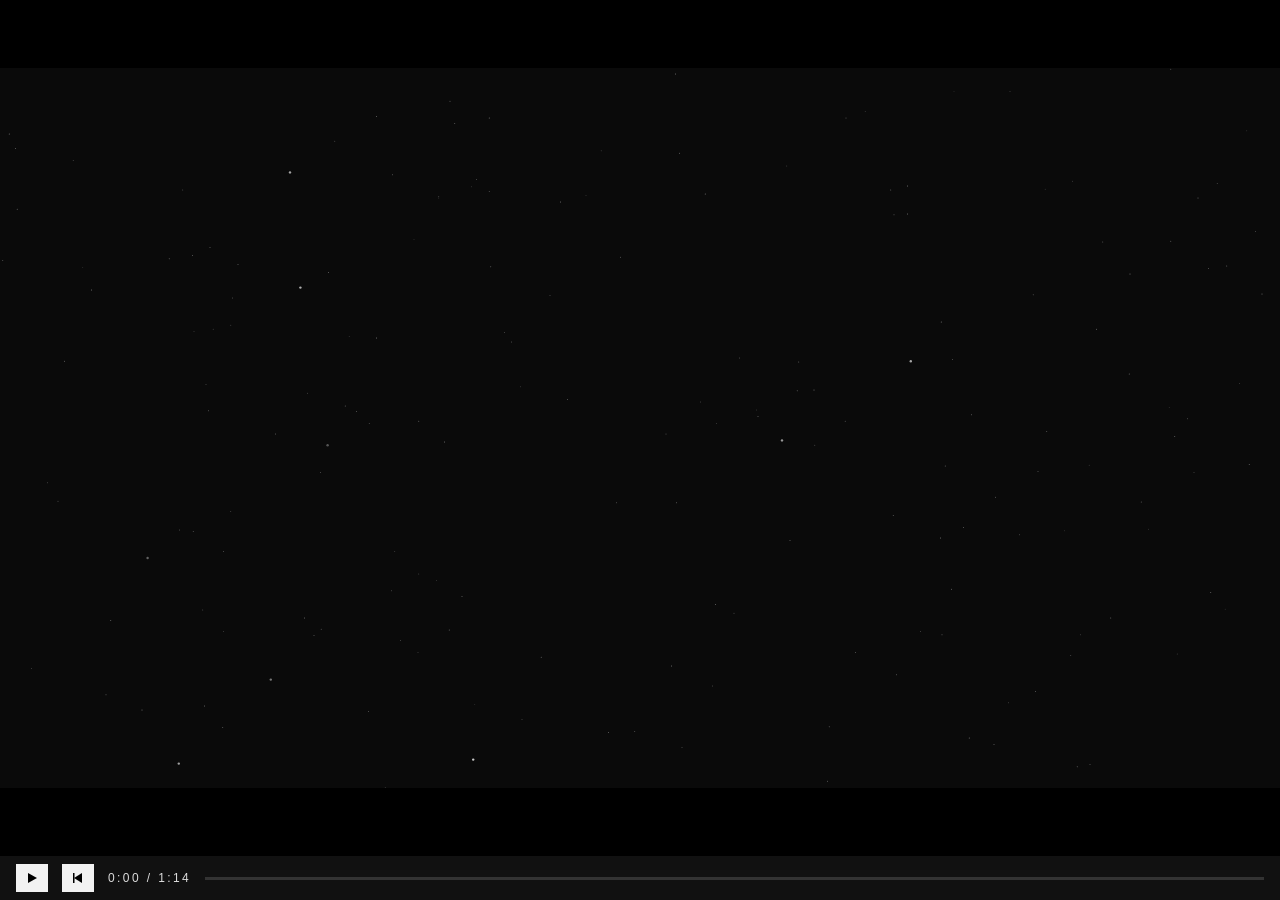
==== commit 8544e148: "Update back-link text" ====
--- a/index.html
+++ b/index.html
@@ -2,7 +2,7 @@
 <html>
 <head>
     <meta charset="utf-8">
-    <title>Cosmic Scale</title>
+    <title>Telescope</title>
     <style>
     * {
         margin: 0;
@@ -241,7 +241,7 @@
     </script>
 
     <script type="__bundler/template">
-    "<!DOCTYPE html>\n<html lang=\"en\"><head>\n<meta charset=\"utf-8\">\n<title>Cosmic Scale<\u002Ftitle>\n\n<style>\n  html,body{margin:0;background:#000;color:#f2f2f2;font-family:Helvetica,\"Helvetica Neue\",Arial,sans-serif;overflow:hidden}\n  #stage{position:fixed;inset:0;background:#000}\n  #videoHolder{position:absolute;left:0;right:0;top:0;bottom:44px;display:flex;align-items:center;justify-content:center}\n  #wrap{width:1600px;height:900px;transform-origin:center center;flex-shrink:0}\n  #video{width:1600px;height:900px;position:relative;background:#0a0a0a;overflow:hidden}\n  #bar{position:absolute;left:0;right:0;bottom:0;height:44px;background:#111;display:flex;align-items:center;gap:14px;padding:0 16px;box-sizing:border-box;color:#ddd;font:12px Helvetica,Arial,sans-serif}\n  #pp{background:#f2f2f2;color:#000;border:0;width:32px;height:28px;cursor:pointer;display:flex;align-items:center;justify-content:center;padding:0}\n  #pp svg{width:12px;height:12px;fill:#000}\n  #scrubWrap{flex:1;position:relative;height:28px;display:flex;align-items:center;cursor:pointer}\n  #track{position:absolute;left:0;right:0;height:3px;background:#333}\n  #prog{position:absolute;left:0;height:3px;background:#f2f2f2;width:0%}\n  #hoverMark{position:absolute;top:-2px;width:2px;height:7px;background:#888;opacity:0;pointer-events:none}\n  #tip{position:absolute;bottom:36px;transform:translateX(-50%);background:#f2f2f2;color:#000;font:700 11px \"Helvetica Neue\",Helvetica;letter-spacing:.15em;padding:4px 8px;opacity:0;pointer-events:none;white-space:nowrap}\n  .star{position:absolute;background:#fff;border-radius:50%}\n  .circle{position:absolute;border-radius:50%;background:#f2f2f2;left:50%;top:50%;transform:translate(-50%,-50%)}\n  .ring{position:absolute;border:2px solid #f2f2f2;border-radius:50%;left:50%;top:50%;transform:translate(-50%,-50%)}\n  .label{position:absolute;color:#f2f2f2;letter-spacing:-.01em;line-height:1.02}\n  .mono{font-family:\"Helvetica Neue\",Helvetica,Arial,sans-serif;letter-spacing:.2em}\n  .diff{mix-blend-mode:difference;color:#fff}\n<\u002Fstyle>\n<\u002Fhead>\n<body>\n<div id=\"stage\">\n  <div id=\"videoHolder\"><div id=\"wrap\">\n    <div id=\"video\" data-screen-label=\"00:00\"><div id=\"scene\"><\u002Fdiv><\u002Fdiv>\n  <\u002Fdiv><\u002Fdiv>\n  <div id=\"bar\">\n    <button id=\"pp\" aria-label=\"Play\"><svg id=\"ppIcon\" viewBox=\"0 0 12 12\"><polygon points=\"2,1 11,6 2,11\"><\u002Fpolygon><\u002Fsvg><\u002Fbutton>\n    <button id=\"rw\" aria-label=\"Restart\" style=\"background:#f2f2f2;color:#000;border:0;width:32px;height:28px;cursor:pointer;display:flex;align-items:center;justify-content:center;padding:0\"><svg viewBox=\"0 0 12 12\" style=\"width:12px;height:12px;fill:#000\"><polygon points=\"10,1 2,6 10,11\"><\u002Fpolygon><rect x=\"1\" y=\"1\" width=\"1.5\" height=\"10\"><\u002Frect><\u002Fsvg><\u002Fbutton>\n    <span id=\"t\" class=\"mono\">0:00 / 0:00<\u002Fspan>\n    <div id=\"scrubWrap\">\n      <div id=\"track\"><\u002Fdiv>\n      <div id=\"prog\"><\u002Fdiv>\n      <div id=\"hoverMark\"><\u002Fdiv>\n      <div id=\"tip\"><\u002Fdiv>\n    <\u002Fdiv>\n  <\u002Fdiv>\n<\u002Fdiv>\n\n<script src=\"script.js\"><\u002Fscript>\\n<script src=\"bc1dc526-2313-419a-83d8-53d642968453\"><\u002Fscript>\n<script>\nconst scene=document.getElementById('scene');\nconst video=document.getElementById('video');\nconst clamp=(v,a,b)=>Math.max(a,Math.min(b,v));\nconst easeOut=t=>1-Math.pow(1-t,3);\nconst easeInOut=t=>t<.5?2*t*t:1-Math.pow(-2*t+2,2)/2;\n// breathing helper — subtle continuous motion\nconst breathe=(absT,amp=1,speed=1)=>Math.sin(absT*speed)*amp;\n\nfunction addStars(){\n  for(let i=0;i<180;i++){\n    const s=document.createElement('div');s.className='star';\n    const big=Math.random()<.08;\n    s.style.left=Math.random()*1600+'px';\n    s.style.top=Math.random()*900+'px';\n    s.style.width=s.style.height=(big?3:1)+'px';\n    s.style.opacity=(Math.random()*.6+.2);\n    s.dataset.tw=Math.random()*6;\n    scene.appendChild(s);\n  }\n}\nfunction twinkle(absT){\n  scene.querySelectorAll('.star').forEach(s=>{\n    const ph=parseFloat(s.dataset.tw);\n    s.style.opacity=.3+Math.abs(Math.sin(absT*1.5+ph))*.5;\n  });\n}\n\nconst el=(tag,cls,style,text)=>{\n  const e=document.createElement(tag);\n  if(cls)e.className=cls;\n  if(style)Object.assign(e.style,style);\n  if(text!=null)e.textContent=text;\n  scene.appendChild(e);return e;\n};\n\n// Animated title helper — words rise in, then subtly drift\nfunction bigTitle(text,{top='50%',size=140,delay=0,diff=false}={}){\n  const wrap=el('div',(diff?'label diff':'label'),{\n    left:'50%',top,transform:'translate(-50%,-50%)',\n    fontSize:size+'px',fontWeight:'900',letterSpacing:'-.035em',\n    whiteSpace:'nowrap',display:'flex'\n  });\n  const chars=[];\n  text.split('').forEach(ch=>{\n    const s=document.createElement('span');\n    s.textContent=ch===' '?'\\u00A0':ch;\n    s.style.cssText='display:inline-block;will-change:transform,opacity,filter;transform-origin:50% 100%';\n    wrap.appendChild(s);\n    chars.push({el:s,seed:Math.random()});\n  });\n  return (t,absT)=>{\n    chars.forEach((c,i)=>{\n      const k=clamp((t-delay-i*.012)*6,0,1);\n      const e=easeOut(k);\n      const drift=Math.sin(absT*1.1+i*.35)*2.5;\n      const rot=Math.sin(absT*.9+c.seed*6)*.6;\n      const ty=(1-e)*90 + drift*0.25;\n      const scl=0.75+0.25*e;\n      const blur=(1-e)*3;\n      c.el.style.transform=`translateY(${ty}%) scale(${scl}) rotate(${rot}deg)`;\n      c.el.style.opacity=e;\n      c.el.style.filter=blur>0.1?`blur(${blur}px)`:'none';\n    });\n    const dx=breathe(absT,3,.4), dy=breathe(absT+2,2,.5);\n    wrap.style.transform=`translate(calc(-50% + ${dx}px), calc(-50% + ${dy}px))`;\n  };\n}\n\nfunction subLine(text,{top='62%',size=22,delay=.3,diff=false}={}){\n  const e=el('div',(diff?'label diff':'label'),{\n    left:'50%',top,transform:'translate(-50%,-50%)',\n    fontSize:size+'px',fontWeight:'500',letterSpacing:'.01em',\n    opacity:'0',whiteSpace:'nowrap',maxWidth:'1500px'\n  },text);\n  return (t,absT)=>{\n    const k=clamp((t-delay)*2.5,0,1);\n    const drift=breathe(absT+1,2,.6);\n    e.style.opacity=easeOut(k);\n    e.style.transform=`translate(calc(-50% + ${drift}px), calc(-50% + ${(1-easeOut(k))*16}px))`;\n  };\n}\n\nconst scenes=[];\n\n// ============ SCENE 1: Opening title ============\nscenes.push({t0:0,t1:4.5,build(){\n  addStars();\n  const t1=bigTitle('Cosmic Scale',{top:'44%',size:200});\n  const t2=subLine('A field guide to the very, very large',{top:'60%',size:34,delay:.4});\n  const dot=el('div','circle',{width:'10px',height:'10px',top:'72%',opacity:'0'});\n  return (t,absT)=>{\n    twinkle(absT);\n    t1(t,absT);t2(t,absT);\n    dot.style.opacity=clamp((t-.5)*3,0,1);\n    dot.style.transform=`translate(-50%,-50%) scale(${1+breathe(absT,.3,2)})`;\n  };\n}});\n\n// ============ SCENE 2: Earth intro ============\nscenes.push({t0:4.5,t1:9,build(){\n  addStars();\n  const earth=el('div','circle',{width:'0px',height:'0px'});\n  const chap=el('div','label mono',{left:'50%',top:'10%',transform:'translate(-50%,0)',fontSize:'28px',fontWeight:'700',opacity:'0'},'CHAPTER ONE');\n  const cap=bigTitle('Earth',{top:'80%',size:110,delay:.25});\n  const sub=subLine('12,742 kilometers across',{top:'91%',size:28,delay:.5});\n  return (t,absT)=>{\n    twinkle(absT);\n    const d=easeOut(clamp(t*1.2,0,1))*300 + breathe(absT,2,.7);\n    earth.style.width=earth.style.height=d+'px';\n    chap.style.opacity=clamp(t*3,0,1);\n    cap(t,absT);sub(t,absT);\n  };\n}});\n\n// ============ SCENE 3: Earth → Moon ============\nscenes.push({t0:9,t1:16,build(){\n  addStars();\n  const earth=el('div','circle',{width:'90px',height:'90px',left:'12%',top:'55%'});\n  const moon=el('div','circle',{width:'24px',height:'24px',left:'12%',top:'55%',background:'#888'});\n  const line=el('div','',{position:'absolute',left:'12%',top:'55%',height:'1px',background:'#444',width:'0px',transformOrigin:'left center'});\n  const t1=bigTitle('384,400 km',{top:'22%',size:150,delay:.1});\n  const t2=subLine('Thirty Earths fit between us and the Moon',{top:'36%',size:34,delay:.45});\n  // 30 mini earths along the earth→moon line\n  const dots=[];\n  for(let i=0;i<30;i++){\n    const frac=(i+0.5)/30;\n    const x=12+frac*70;\n    const d=el('div','circle',{width:'14px',height:'14px',left:x+'%',top:'55%',opacity:'0'});\n    dots.push(d);\n  }\n  return (t,absT)=>{\n    twinkle(absT);\n    const p=easeInOut(clamp((t-.1)*1.1,0,1));\n    const xEnd=82;\n    moon.style.left=(12+p*(xEnd-12))+'%';\n    moon.style.top=(55+breathe(absT,.4,1.2))+'%';\n    line.style.width=(p*(xEnd-12))+'%';\n    earth.style.top=(55+breathe(absT+1,.3,1))+'%';\n    t1(t,absT);t2(t,absT);\n    dots.forEach((d,i)=>{d.style.opacity=clamp((t-.55-i*.015)*4,0,1);d.style.top=(55+breathe(absT+i*.3,.3,1))+'%';});\n  };\n}});\n\n// ============ SCENE 4: Sun massive reveal ============\nscenes.push({t0:16,t1:23,build(){\n  addStars();\n  const sun=el('div','circle',{width:'0px',height:'0px'});\n  const earth=el('div','circle',{width:'8px',height:'8px',left:'92%',top:'50%',opacity:'0'});\n  const earthLbl=el('div','label mono',{left:'92%',top:'55%',transform:'translate(-50%,0)',fontSize:'20px',fontWeight:'700',opacity:'0'},'EARTH');\n  const t1=bigTitle('1.3 million',{top:'30%',size:190,delay:.25,diff:true});\n  const t2=subLine('Earths would fit inside the Sun',{top:'46%',size:36,delay:.55,diff:true});\n  return (t,absT)=>{\n    twinkle(absT);\n    const p=easeOut(clamp(t*.85,0,1));\n    const d=p*1100 + breathe(absT,4,.5);\n    sun.style.width=sun.style.height=d+'px';\n    earth.style.opacity=clamp((t-.15)*3,0,1);\n    earth.style.top=(50+breathe(absT,.5,1.5))+'%';\n    earthLbl.style.opacity=clamp((t-.2)*3,0,1);\n    t1(t,absT);t2(t,absT);\n  };\n}});\n\n// ============ SCENE 5: Light travel time ============\nscenes.push({t0:23,t1:30,build(){\n  addStars();\n  const sun=el('div','circle',{width:'70px',height:'70px',left:'10%',top:'60%'});\n  const earth=el('div','circle',{width:'16px',height:'16px',left:'90%',top:'60%'});\n  const line=el('div','',{position:'absolute',left:'10%',right:'10%',top:'60%',height:'1px',background:'#333'});\n  const photon=el('div','circle',{width:'18px',height:'18px',left:'10%',top:'60%',background:'#fff',boxShadow:'0 0 30px #fff, 0 0 60px #fff'});\n  const t1=bigTitle('8 minutes, 20 seconds',{top:'22%',size:115,delay:.1});\n  const t2=subLine('For sunlight to reach your face',{top:'36%',size:32,delay:.45});\n  const timer=el('div','label mono',{left:'50%',top:'82%',transform:'translate(-50%,0)',fontSize:'72px',fontWeight:'900',opacity:'0'},'0:00');\n  return (t,absT)=>{\n    twinkle(absT);\n    const p=easeInOut(clamp((t-.15)*1.2,0,1));\n    photon.style.left=(10+p*80)+'%';\n    photon.style.top=(60+breathe(absT,.3,3))+'%';\n    sun.style.top=(60+breathe(absT,.4,.8))+'%';\n    t1(t,absT);t2(t,absT);\n    timer.style.opacity=clamp((t-.2)*3,0,1);\n    const secs=p*500;\n    timer.textContent=Math.floor(secs/60)+':'+String(Math.floor(secs%60)).padStart(2,'0');\n  };\n}});\n\n// ============ SCENE 6: Eight planets ============\nscenes.push({t0:30,t1:37,build(){\n  addStars();\n  const planets=[\n    {n:'Mercury',d:6,x:14},\n    {n:'Venus',d:12,x:20},\n    {n:'Earth',d:13,x:27},\n    {n:'Mars',d:9,x:34},\n    {n:'Jupitr',d:52,x:47,label:'Jupiter'},\n    {n:'Saturn',d:44,x:62},\n    {n:'Uranus',d:24,x:78},\n    {n:'Neptune',d:23,x:92},\n  ];\n  el('div','circle',{width:'90px',height:'90px',left:'4%',top:'55%'});\n  el('div','',{position:'absolute',left:'4%',right:'2%',top:'55%',height:'1px',background:'#333'});\n  const ps=planets.map(p=>{\n    const c=el('div','circle',{width:p.d+'px',height:p.d+'px',left:p.x+'%',top:'55%',opacity:'0'});\n    const l=el('div','label mono',{left:p.x+'%',top:'65%',transform:'translate(-50%,0)',fontSize:'17px',fontWeight:'700',opacity:'0'},(p.label||p.n).toUpperCase());\n    return {c,l};\n  });\n  const t1=bigTitle('Eight planets',{top:'22%',size:140});\n  const t2=subLine('Neptune orbits 30× farther than Earth',{top:'38%',size:32,delay:.45});\n  return (t,absT)=>{\n    twinkle(absT);\n    t1(t,absT);t2(t,absT);\n    ps.forEach((o,i)=>{\n      const k=clamp((t-.2-i*.08)*3,0,1);\n      o.c.style.opacity=easeOut(k);\n      o.l.style.opacity=easeOut(k);\n      o.c.style.top=(55+breathe(absT+i,.4,1+i*.1))+'%';\n    });\n  };\n}});\n\n// ============ SCENE 7: Betelgeuse comparison ============\nscenes.push({t0:37,t1:44,build(){\n  addStars();\n  const bet=el('div','circle',{width:'0px',height:'0px',left:'65%',top:'55%'});\n  const sun=el('div','circle',{width:'3px',height:'3px',left:'18%',top:'55%'});\n  const sunLbl=el('div','label mono',{left:'18%',top:'62%',transform:'translate(-50%,0)',fontSize:'20px',fontWeight:'700',opacity:'0'},'OUR SUN');\n  const arrow=el('div','label mono',{left:'18%',top:'50%',transform:'translate(-50%,-50%)',fontSize:'18px',fontWeight:'700',opacity:'0'},'↓');\n  const t1=bigTitle('700× wider',{top:'22%',size:180,delay:.2,diff:true});\n  const t2=subLine('Betelgeuse — a red supergiant',{top:'38%',size:34,delay:.5,diff:true});\n  return (t,absT)=>{\n    twinkle(absT);\n    const p=easeOut(clamp(t*.95,0,1));\n    const d=p*720 + breathe(absT,6,.4);\n    bet.style.width=bet.style.height=d+'px';\n    bet.style.top=(55+breathe(absT,.5,.6))+'%';\n    sunLbl.style.opacity=clamp(t*3,0,1);\n    arrow.style.opacity=clamp(t*3,0,1);\n    t1(t,absT);t2(t,absT);\n  };\n}});\n\n// ============ SCENE 8: Light years ============\nscenes.push({t0:44,t1:51,build(){\n  addStars();\n  const t1=bigTitle('4.24 light years',{top:'38%',size:170});\n  const t2=subLine('To Proxima Centauri — our nearest neighbor',{top:'54%',size:34,delay:.35});\n  const a=el('div','circle',{width:'18px',height:'18px',left:'18%',top:'78%',opacity:'0'});\n  const b=el('div','circle',{width:'14px',height:'14px',left:'82%',top:'78%',opacity:'0'});\n  const aLbl=el('div','label mono',{left:'18%',top:'85%',transform:'translate(-50%,0)',fontSize:'18px',fontWeight:'700',opacity:'0'},'SUN');\n  const bLbl=el('div','label mono',{left:'82%',top:'85%',transform:'translate(-50%,0)',fontSize:'18px',fontWeight:'700',opacity:'0'},'PROXIMA');\n  const line=el('div','',{position:'absolute',left:'18%',top:'78%',height:'1px',background:'#444',width:'0%'});\n  return (t,absT)=>{\n    twinkle(absT);\n    t1(t,absT);t2(t,absT);\n    const k=clamp((t-.5)*2.5,0,1);\n    a.style.opacity=b.style.opacity=aLbl.style.opacity=bLbl.style.opacity=k;\n    line.style.width=easeOut(clamp((t-.55)*1.8,0,1))*64+'%';\n    a.style.top=(78+breathe(absT,.4,1))+'%';\n    b.style.top=(78+breathe(absT+1,.4,1.2))+'%';\n  };\n}});\n\n// ============ SCENE 9: Milky Way ============\nscenes.push({t0:51,t1:59,build(){\n  addStars();\n  const g=el('div','',{position:'absolute',left:'50%',top:'55%',width:'520px',height:'520px',marginLeft:'-260px',marginTop:'-260px',opacity:'0'});\n  for(let i=0;i<380;i++){\n    const a=i*.26;const r=i*.68;\n    const d=document.createElement('div');\n    d.style.cssText=`position:absolute;left:${260+Math.cos(a)*r}px;top:${260+Math.sin(a)*r}px;width:2px;height:2px;background:#f2f2f2;border-radius:50%;opacity:${.3+Math.random()*.7}`;\n    g.appendChild(d);\n  }\n  const youMark=el('div','',{position:'absolute',left:'50%',top:'55%',width:'14px',height:'14px',marginLeft:'60px',marginTop:'-7px',border:'2px solid #fff',borderRadius:'50%',opacity:'0'});\n  const youLbl=el('div','label mono',{left:'50%',top:'55%',marginLeft:'82px',marginTop:'-10px',fontSize:'18px',fontWeight:'700',opacity:'0'},'YOU ARE HERE');\n  const t1=bigTitle('100,000 light years',{top:'16%',size:125,diff:true});\n  const t2=subLine('Across — home to 400 billion stars',{top:'30%',size:34,delay:.45,diff:true});\n  return (t,absT)=>{\n    twinkle(absT);\n    g.style.opacity=easeOut(clamp(t*1.6,0,1));\n    g.style.transform=`rotate(${absT*6}deg)`;\n    youMark.style.opacity=clamp((t-.45)*3,0,1);\n    youLbl.style.opacity=clamp((t-.55)*3,0,1);\n    t1(t,absT);t2(t,absT);\n  };\n}});\n\n// ============ SCENE 10: Observable universe ============\nscenes.push({t0:59,t1:66,build(){\n  addStars();\n  const ring=el('div','ring',{width:'0px',height:'0px'});\n  const ring2=el('div','ring',{width:'0px',height:'0px',opacity:'.35',borderWidth:'1px'});\n  const core=el('div','circle',{width:'4px',height:'4px'});\n  const t1=bigTitle('93 billion light years',{top:'22%',size:135,diff:true});\n  const t2=subLine('The observable universe, edge to edge',{top:'38%',size:34,delay:.45,diff:true});\n  return (t,absT)=>{\n    twinkle(absT);\n    const p=easeOut(clamp(t*1.0,0,1));\n    const d=p*640 + breathe(absT,6,.3);\n    ring.style.width=ring.style.height=d+'px';\n    ring2.style.width=ring2.style.height=d*1.35+'px';\n    ring.style.transform=`translate(-50%,-50%) rotate(${absT*3}deg)`;\n    ring2.style.transform=`translate(-50%,-50%) rotate(${-absT*2}deg)`;\n    t1(t,absT);t2(t,absT);\n  };\n}});\n\n// ============ SCENE 11: Closing (pause for effect) ============\nscenes.push({t0:66,t1:74,build(){\n  addStars();\n  const dot=el('div','circle',{width:'6px',height:'6px',opacity:'0'});\n  const t1=bigTitle('A pale blue dot',{top:'42%',size:140,delay:.1});\n  const t2=subLine('Suspended in a sunbeam',{top:'58%',size:34,delay:.5});\n  const end=el('a','label mono',{left:'50%',top:'90%',transform:'translate(-50%,0)',fontSize:'20px',fontWeight:'700',opacity:'0',color:'#fff',textDecoration:'none',cursor:'pointer'},'SEE THE SOLAR SYSTEM');\n  end.href = './solar-system.html';\n  end.target = '_self';\n  return (t,absT)=>{\n    twinkle(absT);\n    dot.style.opacity=clamp(t*3,0,1);\n    dot.style.transform=`translate(-50%,-50%) scale(${1+breathe(absT,.4,1.5)})`;\n    t1(t,absT);t2(t,absT);\n    end.style.opacity=clamp((t-.75)*3,0,1);\n  };\n}});\n\nconst DURATION=scenes[scenes.length-1].t1;\nlet currentIdx=-1, currentUpdate=()=>{};\n\nfunction goTo(absT){\n  absT=clamp(absT,0,DURATION);\n  let idx=scenes.findIndex(s=>absT>=s.t0 && absT<s.t1);\n  if(idx<0)idx=scenes.length-1;\n  if(idx!==currentIdx){\n    scene.innerHTML='';\n    currentIdx=idx;\n    currentUpdate=scenes[idx].build();\n  }\n  const s=scenes[idx];\n  const localT=(absT-s.t0)/(s.t1-s.t0);\n  currentUpdate(localT,absT);\n  const mm=Math.floor(absT/60),ss=Math.floor(absT%60);\n  video.setAttribute('data-screen-label',String(mm).padStart(2,'0')+':'+String(ss).padStart(2,'0'));\n}\n\n// Playback\nlet playing=false,last=0,cur=0;\nconst pp=document.getElementById('pp'),ppIcon=document.getElementById('ppIcon'),tLbl=document.getElementById('t');\nconst scrubWrap=document.getElementById('scrubWrap'),prog=document.getElementById('prog'),hoverMark=document.getElementById('hoverMark'),tip=document.getElementById('tip');\nconst fmt=s=>Math.floor(s/60)+':'+String(Math.floor(s%60)).padStart(2,'0');\nconst PLAY='<polygon points=\"2,1 11,6 2,11\"/>';\nconst PAUSE='<rect x=\"2\" y=\"1\" width=\"3\" height=\"10\"/><rect x=\"7\" y=\"1\" width=\"3\" height=\"10\"/>';\nfunction tick(ts){\n  if(!last)last=ts;\n  const dt=(ts-last)/1000;last=ts;\n  if(playing){\n    cur+=dt;\n    if(cur>=DURATION){cur=DURATION;playing=false;ppIcon.innerHTML=PLAY;}\n  }\n  goTo(preview!=null?preview:cur);\n  prog.style.width=(cur/DURATION)*100+'%';\n  tLbl.textContent=fmt(cur)+' / '+fmt(DURATION);\n  requestAnimationFrame(tick);\n}\npp.onclick=()=>{playing=!playing;ppIcon.innerHTML=playing?PAUSE:PLAY;last=0;};\n\nlet dragging=false, preview=null;\nfunction seekFromEvent(e){\n  const r=scrubWrap.getBoundingClientRect();\n  const p=clamp((e.clientX-r.left)/r.width,0,1);\n  return p*DURATION;\n}\nscrubWrap.addEventListener('mousedown',e=>{dragging=true;cur=seekFromEvent(e);preview=null;});\nwindow.addEventListener('mousemove',e=>{\n  if(dragging){cur=seekFromEvent(e);return;}\n  const r=scrubWrap.getBoundingClientRect();\n  if(e.clientY>=r.top-20 && e.clientY<=r.bottom+20 && e.clientX>=r.left && e.clientX<=r.right){\n    const p=(e.clientX-r.left)/r.width;\n    hoverMark.style.left=(p*100)+'%';\n    hoverMark.style.opacity='1';\n    tip.style.left=(p*100)+'%';\n    tip.style.opacity='1';\n    tip.textContent=fmt(p*DURATION);\n    preview=p*DURATION;\n  }else{hoverMark.style.opacity='0';tip.style.opacity='0';preview=null;}\n});\nwindow.addEventListener('mouseup',()=>{dragging=false;});\ndocument.getElementById('rw').onclick=()=>{cur=0;playing=false;ppIcon.innerHTML=PLAY;};\nrequestAnimationFrame(tick);\n\nfunction fit(){\n  const s=Math.min(window.innerWidth/1600, (window.innerHeight-44)/900);\n  document.getElementById('wrap').style.transform=`scale(${s})`;\n}\nnew ResizeObserver(fit).observe(document.body);fit();\n<\u002Fscript>\n\n\n<\u002Fbody><\u002Fhtml>"
+    "<!DOCTYPE html>\n<html lang=\"en\"><head>\n<meta charset=\"utf-8\">\n<title>Telescope<\u002Ftitle>\n\n<style>\n  html,body{margin:0;background:#000;color:#f2f2f2;font-family:Helvetica,\"Helvetica Neue\",Arial,sans-serif;overflow:hidden}\n  #stage{position:fixed;inset:0;background:#000}\n  #videoHolder{position:absolute;left:0;right:0;top:0;bottom:44px;display:flex;align-items:center;justify-content:center}\n  #wrap{width:1600px;height:900px;transform-origin:center center;flex-shrink:0}\n  #video{width:1600px;height:900px;position:relative;background:#0a0a0a;overflow:hidden}\n  #bar{position:absolute;left:0;right:0;bottom:0;height:44px;background:#111;display:flex;align-items:center;gap:14px;padding:0 16px;box-sizing:border-box;color:#ddd;font:12px Helvetica,Arial,sans-serif}\n  #pp{background:#f2f2f2;color:#000;border:0;width:32px;height:28px;cursor:pointer;display:flex;align-items:center;justify-content:center;padding:0}\n  #pp svg{width:12px;height:12px;fill:#000}\n  #scrubWrap{flex:1;position:relative;height:28px;display:flex;align-items:center;cursor:pointer}\n  #track{position:absolute;left:0;right:0;height:3px;background:#333}\n  #prog{position:absolute;left:0;height:3px;background:#f2f2f2;width:0%}\n  #hoverMark{position:absolute;top:-2px;width:2px;height:7px;background:#888;opacity:0;pointer-events:none}\n  #tip{position:absolute;bottom:36px;transform:translateX(-50%);background:#f2f2f2;color:#000;font:700 11px \"Helvetica Neue\",Helvetica;letter-spacing:.15em;padding:4px 8px;opacity:0;pointer-events:none;white-space:nowrap}\n  .star{position:absolute;background:#fff;border-radius:50%}\n  .circle{position:absolute;border-radius:50%;background:#f2f2f2;left:50%;top:50%;transform:translate(-50%,-50%)}\n  .ring{position:absolute;border:2px solid #f2f2f2;border-radius:50%;left:50%;top:50%;transform:translate(-50%,-50%)}\n  .label{position:absolute;color:#f2f2f2;letter-spacing:-.01em;line-height:1.02}\n  .mono{font-family:\"Helvetica Neue\",Helvetica,Arial,sans-serif;letter-spacing:.2em}\n  .diff{mix-blend-mode:difference;color:#fff}\n<\u002Fstyle>\n<\u002Fhead>\n<body>\n<div id=\"stage\">\n  <div id=\"videoHolder\"><div id=\"wrap\">\n    <div id=\"video\" data-screen-label=\"00:00\"><div id=\"scene\"><\u002Fdiv><\u002Fdiv>\n  <\u002Fdiv><\u002Fdiv>\n  <div id=\"bar\">\n    <button id=\"pp\" aria-label=\"Play\"><svg id=\"ppIcon\" viewBox=\"0 0 12 12\"><polygon points=\"2,1 11,6 2,11\"><\u002Fpolygon><\u002Fsvg><\u002Fbutton>\n    <button id=\"rw\" aria-label=\"Restart\" style=\"background:#f2f2f2;color:#000;border:0;width:32px;height:28px;cursor:pointer;display:flex;align-items:center;justify-content:center;padding:0\"><svg viewBox=\"0 0 12 12\" style=\"width:12px;height:12px;fill:#000\"><polygon points=\"10,1 2,6 10,11\"><\u002Fpolygon><rect x=\"1\" y=\"1\" width=\"1.5\" height=\"10\"><\u002Frect><\u002Fsvg><\u002Fbutton>\n    <span id=\"t\" class=\"mono\">0:00 / 0:00<\u002Fspan>\n    <div id=\"scrubWrap\">\n      <div id=\"track\"><\u002Fdiv>\n      <div id=\"prog\"><\u002Fdiv>\n      <div id=\"hoverMark\"><\u002Fdiv>\n      <div id=\"tip\"><\u002Fdiv>\n    <\u002Fdiv>\n  <\u002Fdiv>\n<\u002Fdiv>\n\n<script src=\"script.js\"><\u002Fscript>\\n<script src=\"bc1dc526-2313-419a-83d8-53d642968453\"><\u002Fscript>\n<script>\nconst scene=document.getElementById('scene');\nconst video=document.getElementById('video');\nconst clamp=(v,a,b)=>Math.max(a,Math.min(b,v));\nconst easeOut=t=>1-Math.pow(1-t,3);\nconst easeInOut=t=>t<.5?2*t*t:1-Math.pow(-2*t+2,2)/2;\n// breathing helper — subtle continuous motion\nconst breathe=(absT,amp=1,speed=1)=>Math.sin(absT*speed)*amp;\n\nfunction addStars(){\n  for(let i=0;i<180;i++){\n    const s=document.createElement('div');s.className='star';\n    const big=Math.random()<.08;\n    s.style.left=Math.random()*1600+'px';\n    s.style.top=Math.random()*900+'px';\n    s.style.width=s.style.height=(big?3:1)+'px';\n    s.style.opacity=(Math.random()*.6+.2);\n    s.dataset.tw=Math.random()*6;\n    scene.appendChild(s);\n  }\n}\nfunction twinkle(absT){\n  scene.querySelectorAll('.star').forEach(s=>{\n    const ph=parseFloat(s.dataset.tw);\n    s.style.opacity=.3+Math.abs(Math.sin(absT*1.5+ph))*.5;\n  });\n}\n\nconst el=(tag,cls,style,text)=>{\n  const e=document.createElement(tag);\n  if(cls)e.className=cls;\n  if(style)Object.assign(e.style,style);\n  if(text!=null)e.textContent=text;\n  scene.appendChild(e);return e;\n};\n\n// Animated title helper — words rise in, then subtly drift\nfunction bigTitle(text,{top='50%',size=140,delay=0,diff=false}={}){\n  const wrap=el('div',(diff?'label diff':'label'),{\n    left:'50%',top,transform:'translate(-50%,-50%)',\n    fontSize:size+'px',fontWeight:'900',letterSpacing:'-.035em',\n    whiteSpace:'nowrap',display:'flex'\n  });\n  const chars=[];\n  text.split('').forEach(ch=>{\n    const s=document.createElement('span');\n    s.textContent=ch===' '?'\\u00A0':ch;\n    s.style.cssText='display:inline-block;will-change:transform,opacity,filter;transform-origin:50% 100%';\n    wrap.appendChild(s);\n    chars.push({el:s,seed:Math.random()});\n  });\n  return (t,absT)=>{\n    chars.forEach((c,i)=>{\n      const k=clamp((t-delay-i*.012)*6,0,1);\n      const e=easeOut(k);\n      const drift=Math.sin(absT*1.1+i*.35)*2.5;\n      const rot=Math.sin(absT*.9+c.seed*6)*.6;\n      const ty=(1-e)*90 + drift*0.25;\n      const scl=0.75+0.25*e;\n      const blur=(1-e)*3;\n      c.el.style.transform=`translateY(${ty}%) scale(${scl}) rotate(${rot}deg)`;\n      c.el.style.opacity=e;\n      c.el.style.filter=blur>0.1?`blur(${blur}px)`:'none';\n    });\n    const dx=breathe(absT,3,.4), dy=breathe(absT+2,2,.5);\n    wrap.style.transform=`translate(calc(-50% + ${dx}px), calc(-50% + ${dy}px))`;\n  };\n}\n\nfunction subLine(text,{top='62%',size=22,delay=.3,diff=false}={}){\n  const e=el('div',(diff?'label diff':'label'),{\n    left:'50%',top,transform:'translate(-50%,-50%)',\n    fontSize:size+'px',fontWeight:'500',letterSpacing:'.01em',\n    opacity:'0',whiteSpace:'nowrap',maxWidth:'1500px'\n  },text);\n  return (t,absT)=>{\n    const k=clamp((t-delay)*2.5,0,1);\n    const drift=breathe(absT+1,2,.6);\n    e.style.opacity=easeOut(k);\n    e.style.transform=`translate(calc(-50% + ${drift}px), calc(-50% + ${(1-easeOut(k))*16}px))`;\n  };\n}\n\nconst scenes=[];\n\n// ============ SCENE 1: Opening title ============\nscenes.push({t0:0,t1:4.5,build(){\n  addStars();\n  const t1=bigTitle('Telescope',{top:'44%',size:200});\n  const t2=subLine('A field guide to the very, very large',{top:'60%',size:34,delay:.4});\n  const dot=el('div','circle',{width:'10px',height:'10px',top:'72%',opacity:'0'});\n  return (t,absT)=>{\n    twinkle(absT);\n    t1(t,absT);t2(t,absT);\n    dot.style.opacity=clamp((t-.5)*3,0,1);\n    dot.style.transform=`translate(-50%,-50%) scale(${1+breathe(absT,.3,2)})`;\n  };\n}});\n\n// ============ SCENE 2: Earth intro ============\nscenes.push({t0:4.5,t1:9,build(){\n  addStars();\n  const earth=el('div','circle',{width:'0px',height:'0px'});\n  const chap=el('div','label mono',{left:'50%',top:'10%',transform:'translate(-50%,0)',fontSize:'28px',fontWeight:'700',opacity:'0'},'CHAPTER ONE');\n  const cap=bigTitle('Earth',{top:'80%',size:110,delay:.25});\n  const sub=subLine('12,742 kilometers across',{top:'91%',size:28,delay:.5});\n  return (t,absT)=>{\n    twinkle(absT);\n    const d=easeOut(clamp(t*1.2,0,1))*300 + breathe(absT,2,.7);\n    earth.style.width=earth.style.height=d+'px';\n    chap.style.opacity=clamp(t*3,0,1);\n    cap(t,absT);sub(t,absT);\n  };\n}});\n\n// ============ SCENE 3: Earth → Moon ============\nscenes.push({t0:9,t1:16,build(){\n  addStars();\n  const earth=el('div','circle',{width:'90px',height:'90px',left:'12%',top:'55%'});\n  const moon=el('div','circle',{width:'24px',height:'24px',left:'12%',top:'55%',background:'#888'});\n  const line=el('div','',{position:'absolute',left:'12%',top:'55%',height:'1px',background:'#444',width:'0px',transformOrigin:'left center'});\n  const t1=bigTitle('384,400 km',{top:'22%',size:150,delay:.1});\n  const t2=subLine('Thirty Earths fit between us and the Moon',{top:'36%',size:34,delay:.45});\n  // 30 mini earths along the earth→moon line\n  const dots=[];\n  for(let i=0;i<30;i++){\n    const frac=(i+0.5)/30;\n    const x=12+frac*70;\n    const d=el('div','circle',{width:'14px',height:'14px',left:x+'%',top:'55%',opacity:'0'});\n    dots.push(d);\n  }\n  return (t,absT)=>{\n    twinkle(absT);\n    const p=easeInOut(clamp((t-.1)*1.1,0,1));\n    const xEnd=82;\n    moon.style.left=(12+p*(xEnd-12))+'%';\n    moon.style.top=(55+breathe(absT,.4,1.2))+'%';\n    line.style.width=(p*(xEnd-12))+'%';\n    earth.style.top=(55+breathe(absT+1,.3,1))+'%';\n    t1(t,absT);t2(t,absT);\n    dots.forEach((d,i)=>{d.style.opacity=clamp((t-.55-i*.015)*4,0,1);d.style.top=(55+breathe(absT+i*.3,.3,1))+'%';});\n  };\n}});\n\n// ============ SCENE 4: Sun massive reveal ============\nscenes.push({t0:16,t1:23,build(){\n  addStars();\n  const sun=el('div','circle',{width:'0px',height:'0px'});\n  const earth=el('div','circle',{width:'8px',height:'8px',left:'92%',top:'50%',opacity:'0'});\n  const earthLbl=el('div','label mono',{left:'92%',top:'55%',transform:'translate(-50%,0)',fontSize:'20px',fontWeight:'700',opacity:'0'},'EARTH');\n  const t1=bigTitle('1.3 million',{top:'30%',size:190,delay:.25,diff:true});\n  const t2=subLine('Earths would fit inside the Sun',{top:'46%',size:36,delay:.55,diff:true});\n  return (t,absT)=>{\n    twinkle(absT);\n    const p=easeOut(clamp(t*.85,0,1));\n    const d=p*1100 + breathe(absT,4,.5);\n    sun.style.width=sun.style.height=d+'px';\n    earth.style.opacity=clamp((t-.15)*3,0,1);\n    earth.style.top=(50+breathe(absT,.5,1.5))+'%';\n    earthLbl.style.opacity=clamp((t-.2)*3,0,1);\n    t1(t,absT);t2(t,absT);\n  };\n}});\n\n// ============ SCENE 5: Light travel time ============\nscenes.push({t0:23,t1:30,build(){\n  addStars();\n  const sun=el('div','circle',{width:'70px',height:'70px',left:'10%',top:'60%'});\n  const earth=el('div','circle',{width:'16px',height:'16px',left:'90%',top:'60%'});\n  const line=el('div','',{position:'absolute',left:'10%',right:'10%',top:'60%',height:'1px',background:'#333'});\n  const photon=el('div','circle',{width:'18px',height:'18px',left:'10%',top:'60%',background:'#fff',boxShadow:'0 0 30px #fff, 0 0 60px #fff'});\n  const t1=bigTitle('8 minutes, 20 seconds',{top:'22%',size:115,delay:.1});\n  const t2=subLine('For sunlight to reach your face',{top:'36%',size:32,delay:.45});\n  const timer=el('div','label mono',{left:'50%',top:'82%',transform:'translate(-50%,0)',fontSize:'72px',fontWeight:'900',opacity:'0'},'0:00');\n  return (t,absT)=>{\n    twinkle(absT);\n    const p=easeInOut(clamp((t-.15)*1.2,0,1));\n    photon.style.left=(10+p*80)+'%';\n    photon.style.top=(60+breathe(absT,.3,3))+'%';\n    sun.style.top=(60+breathe(absT,.4,.8))+'%';\n    t1(t,absT);t2(t,absT);\n    timer.style.opacity=clamp((t-.2)*3,0,1);\n    const secs=p*500;\n    timer.textContent=Math.floor(secs/60)+':'+String(Math.floor(secs%60)).padStart(2,'0');\n  };\n}});\n\n// ============ SCENE 6: Eight planets ============\nscenes.push({t0:30,t1:37,build(){\n  addStars();\n  const planets=[\n    {n:'Mercury',d:6,x:14},\n    {n:'Venus',d:12,x:20},\n    {n:'Earth',d:13,x:27},\n    {n:'Mars',d:9,x:34},\n    {n:'Jupitr',d:52,x:47,label:'Jupiter'},\n    {n:'Saturn',d:44,x:62},\n    {n:'Uranus',d:24,x:78},\n    {n:'Neptune',d:23,x:92},\n  ];\n  el('div','circle',{width:'90px',height:'90px',left:'4%',top:'55%'});\n  el('div','',{position:'absolute',left:'4%',right:'2%',top:'55%',height:'1px',background:'#333'});\n  const ps=planets.map(p=>{\n    const c=el('div','circle',{width:p.d+'px',height:p.d+'px',left:p.x+'%',top:'55%',opacity:'0'});\n    const l=el('div','label mono',{left:p.x+'%',top:'65%',transform:'translate(-50%,0)',fontSize:'17px',fontWeight:'700',opacity:'0'},(p.label||p.n).toUpperCase());\n    return {c,l};\n  });\n  const t1=bigTitle('Eight planets',{top:'22%',size:140});\n  const t2=subLine('Neptune orbits 30× farther than Earth',{top:'38%',size:32,delay:.45});\n  return (t,absT)=>{\n    twinkle(absT);\n    t1(t,absT);t2(t,absT);\n    ps.forEach((o,i)=>{\n      const k=clamp((t-.2-i*.08)*3,0,1);\n      o.c.style.opacity=easeOut(k);\n      o.l.style.opacity=easeOut(k);\n      o.c.style.top=(55+breathe(absT+i,.4,1+i*.1))+'%';\n    });\n  };\n}});\n\n// ============ SCENE 7: Betelgeuse comparison ============\nscenes.push({t0:37,t1:44,build(){\n  addStars();\n  const bet=el('div','circle',{width:'0px',height:'0px',left:'65%',top:'55%'});\n  const sun=el('div','circle',{width:'3px',height:'3px',left:'18%',top:'55%'});\n  const sunLbl=el('div','label mono',{left:'18%',top:'62%',transform:'translate(-50%,0)',fontSize:'20px',fontWeight:'700',opacity:'0'},'OUR SUN');\n  const arrow=el('div','label mono',{left:'18%',top:'50%',transform:'translate(-50%,-50%)',fontSize:'18px',fontWeight:'700',opacity:'0'},'↓');\n  const t1=bigTitle('700× wider',{top:'22%',size:180,delay:.2,diff:true});\n  const t2=subLine('Betelgeuse — a red supergiant',{top:'38%',size:34,delay:.5,diff:true});\n  return (t,absT)=>{\n    twinkle(absT);\n    const p=easeOut(clamp(t*.95,0,1));\n    const d=p*720 + breathe(absT,6,.4);\n    bet.style.width=bet.style.height=d+'px';\n    bet.style.top=(55+breathe(absT,.5,.6))+'%';\n    sunLbl.style.opacity=clamp(t*3,0,1);\n    arrow.style.opacity=clamp(t*3,0,1);\n    t1(t,absT);t2(t,absT);\n  };\n}});\n\n// ============ SCENE 8: Light years ============\nscenes.push({t0:44,t1:51,build(){\n  addStars();\n  const t1=bigTitle('4.24 light years',{top:'38%',size:170});\n  const t2=subLine('To Proxima Centauri — our nearest neighbor',{top:'54%',size:34,delay:.35});\n  const a=el('div','circle',{width:'18px',height:'18px',left:'18%',top:'78%',opacity:'0'});\n  const b=el('div','circle',{width:'14px',height:'14px',left:'82%',top:'78%',opacity:'0'});\n  const aLbl=el('div','label mono',{left:'18%',top:'85%',transform:'translate(-50%,0)',fontSize:'18px',fontWeight:'700',opacity:'0'},'SUN');\n  const bLbl=el('div','label mono',{left:'82%',top:'85%',transform:'translate(-50%,0)',fontSize:'18px',fontWeight:'700',opacity:'0'},'PROXIMA');\n  const line=el('div','',{position:'absolute',left:'18%',top:'78%',height:'1px',background:'#444',width:'0%'});\n  return (t,absT)=>{\n    twinkle(absT);\n    t1(t,absT);t2(t,absT);\n    const k=clamp((t-.5)*2.5,0,1);\n    a.style.opacity=b.style.opacity=aLbl.style.opacity=bLbl.style.opacity=k;\n    line.style.width=easeOut(clamp((t-.55)*1.8,0,1))*64+'%';\n    a.style.top=(78+breathe(absT,.4,1))+'%';\n    b.style.top=(78+breathe(absT+1,.4,1.2))+'%';\n  };\n}});\n\n// ============ SCENE 9: Milky Way ============\nscenes.push({t0:51,t1:59,build(){\n  addStars();\n  const g=el('div','',{position:'absolute',left:'50%',top:'55%',width:'520px',height:'520px',marginLeft:'-260px',marginTop:'-260px',opacity:'0'});\n  for(let i=0;i<380;i++){\n    const a=i*.26;const r=i*.68;\n    const d=document.createElement('div');\n    d.style.cssText=`position:absolute;left:${260+Math.cos(a)*r}px;top:${260+Math.sin(a)*r}px;width:2px;height:2px;background:#f2f2f2;border-radius:50%;opacity:${.3+Math.random()*.7}`;\n    g.appendChild(d);\n  }\n  const youMark=el('div','',{position:'absolute',left:'50%',top:'55%',width:'14px',height:'14px',marginLeft:'60px',marginTop:'-7px',border:'2px solid #fff',borderRadius:'50%',opacity:'0'});\n  const youLbl=el('div','label mono',{left:'50%',top:'55%',marginLeft:'82px',marginTop:'-10px',fontSize:'18px',fontWeight:'700',opacity:'0'},'YOU ARE HERE');\n  const t1=bigTitle('100,000 light years',{top:'16%',size:125,diff:true});\n  const t2=subLine('Across — home to 400 billion stars',{top:'30%',size:34,delay:.45,diff:true});\n  return (t,absT)=>{\n    twinkle(absT);\n    g.style.opacity=easeOut(clamp(t*1.6,0,1));\n    g.style.transform=`rotate(${absT*6}deg)`;\n    youMark.style.opacity=clamp((t-.45)*3,0,1);\n    youLbl.style.opacity=clamp((t-.55)*3,0,1);\n    t1(t,absT);t2(t,absT);\n  };\n}});\n\n// ============ SCENE 10: Observable universe ============\nscenes.push({t0:59,t1:66,build(){\n  addStars();\n  const ring=el('div','ring',{width:'0px',height:'0px'});\n  const ring2=el('div','ring',{width:'0px',height:'0px',opacity:'.35',borderWidth:'1px'});\n  const core=el('div','circle',{width:'4px',height:'4px'});\n  const t1=bigTitle('93 billion light years',{top:'22%',size:135,diff:true});\n  const t2=subLine('The observable universe, edge to edge',{top:'38%',size:34,delay:.45,diff:true});\n  return (t,absT)=>{\n    twinkle(absT);\n    const p=easeOut(clamp(t*1.0,0,1));\n    const d=p*640 + breathe(absT,6,.3);\n    ring.style.width=ring.style.height=d+'px';\n    ring2.style.width=ring2.style.height=d*1.35+'px';\n    ring.style.transform=`translate(-50%,-50%) rotate(${absT*3}deg)`;\n    ring2.style.transform=`translate(-50%,-50%) rotate(${-absT*2}deg)`;\n    t1(t,absT);t2(t,absT);\n  };\n}});\n\n// ============ SCENE 11: Closing (pause for effect) ============\nscenes.push({t0:66,t1:74,build(){\n  addStars();\n  const dot=el('div','circle',{width:'6px',height:'6px',opacity:'0'});\n  const t1=bigTitle('A pale blue dot',{top:'42%',size:140,delay:.1});\n  const t2=subLine('Suspended in a sunbeam',{top:'58%',size:34,delay:.5});\n  const end=el('a','label mono',{left:'50%',top:'90%',transform:'translate(-50%,0)',fontSize:'20px',fontWeight:'700',opacity:'0',color:'#fff',textDecoration:'none',cursor:'pointer'},'SEE THE SOLAR SYSTEM');\n  end.href = './solar-system.html';\n  end.target = '_self';\n  return (t,absT)=>{\n    twinkle(absT);\n    dot.style.opacity=clamp(t*3,0,1);\n    dot.style.transform=`translate(-50%,-50%) scale(${1+breathe(absT,.4,1.5)})`;\n    t1(t,absT);t2(t,absT);\n    end.style.opacity=clamp((t-.75)*3,0,1);\n  };\n}});\n\nconst DURATION=scenes[scenes.length-1].t1;\nlet currentIdx=-1, currentUpdate=()=>{};\n\nfunction goTo(absT){\n  absT=clamp(absT,0,DURATION);\n  let idx=scenes.findIndex(s=>absT>=s.t0 && absT<s.t1);\n  if(idx<0)idx=scenes.length-1;\n  if(idx!==currentIdx){\n    scene.innerHTML='';\n    currentIdx=idx;\n    currentUpdate=scenes[idx].build();\n  }\n  const s=scenes[idx];\n  const localT=(absT-s.t0)/(s.t1-s.t0);\n  currentUpdate(localT,absT);\n  const mm=Math.floor(absT/60),ss=Math.floor(absT%60);\n  video.setAttribute('data-screen-label',String(mm).padStart(2,'0')+':'+String(ss).padStart(2,'0'));\n}\n\n// Playback\nlet playing=false,last=0,cur=0;\nconst pp=document.getElementById('pp'),ppIcon=document.getElementById('ppIcon'),tLbl=document.getElementById('t');\nconst scrubWrap=document.getElementById('scrubWrap'),prog=document.getElementById('prog'),hoverMark=document.getElementById('hoverMark'),tip=document.getElementById('tip');\nconst fmt=s=>Math.floor(s/60)+':'+String(Math.floor(s%60)).padStart(2,'0');\nconst PLAY='<polygon points=\"2,1 11,6 2,11\"/>';\nconst PAUSE='<rect x=\"2\" y=\"1\" width=\"3\" height=\"10\"/><rect x=\"7\" y=\"1\" width=\"3\" height=\"10\"/>';\nfunction tick(ts){\n  if(!last)last=ts;\n  const dt=(ts-last)/1000;last=ts;\n  if(playing){\n    cur+=dt;\n    if(cur>=DURATION){cur=DURATION;playing=false;ppIcon.innerHTML=PLAY;}\n  }\n  goTo(preview!=null?preview:cur);\n  prog.style.width=(cur/DURATION)*100+'%';\n  tLbl.textContent=fmt(cur)+' / '+fmt(DURATION);\n  requestAnimationFrame(tick);\n}\npp.onclick=()=>{playing=!playing;ppIcon.innerHTML=playing?PAUSE:PLAY;last=0;};\n\nlet dragging=false, preview=null;\nfunction seekFromEvent(e){\n  const r=scrubWrap.getBoundingClientRect();\n  const p=clamp((e.clientX-r.left)/r.width,0,1);\n  return p*DURATION;\n}\nscrubWrap.addEventListener('mousedown',e=>{dragging=true;cur=seekFromEvent(e);preview=null;});\nwindow.addEventListener('mousemove',e=>{\n  if(dragging){cur=seekFromEvent(e);return;}\n  const r=scrubWrap.getBoundingClientRect();\n  if(e.clientY>=r.top-20 && e.clientY<=r.bottom+20 && e.clientX>=r.left && e.clientX<=r.right){\n    const p=(e.clientX-r.left)/r.width;\n    hoverMark.style.left=(p*100)+'%';\n    hoverMark.style.opacity='1';\n    tip.style.left=(p*100)+'%';\n    tip.style.opacity='1';\n    tip.textContent=fmt(p*DURATION);\n    preview=p*DURATION;\n  }else{hoverMark.style.opacity='0';tip.style.opacity='0';preview=null;}\n});\nwindow.addEventListener('mouseup',()=>{dragging=false;});\ndocument.getElementById('rw').onclick=()=>{cur=0;playing=false;ppIcon.innerHTML=PLAY;};\nrequestAnimationFrame(tick);\n\nfunction fit(){\n  const s=Math.min(window.innerWidth/1600, (window.innerHeight-44)/900);\n  document.getElementById('wrap').style.transform=`scale(${s})`;\n}\nnew ResizeObserver(fit).observe(document.body);fit();\n<\u002Fscript>\n\n\n<\u002Fbody><\u002Fhtml>"
     </script>
 </body>
 </html>
